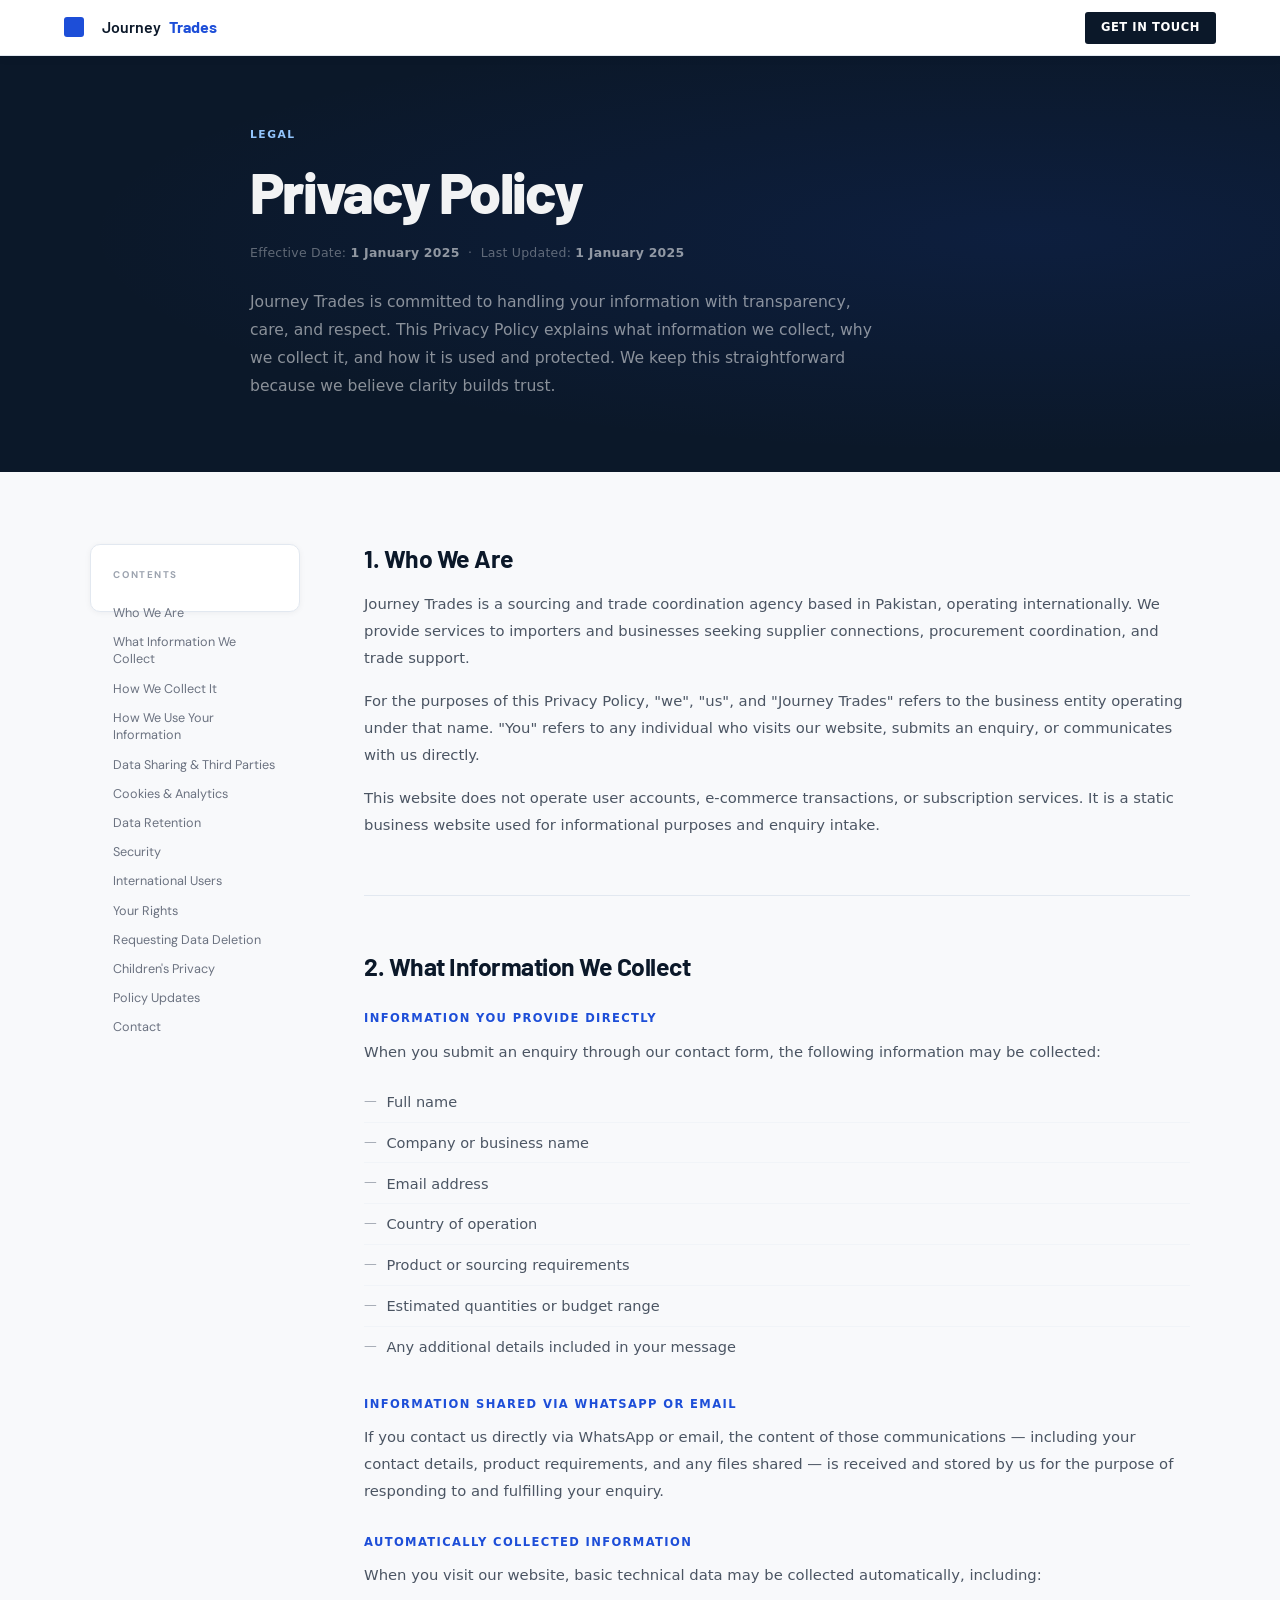
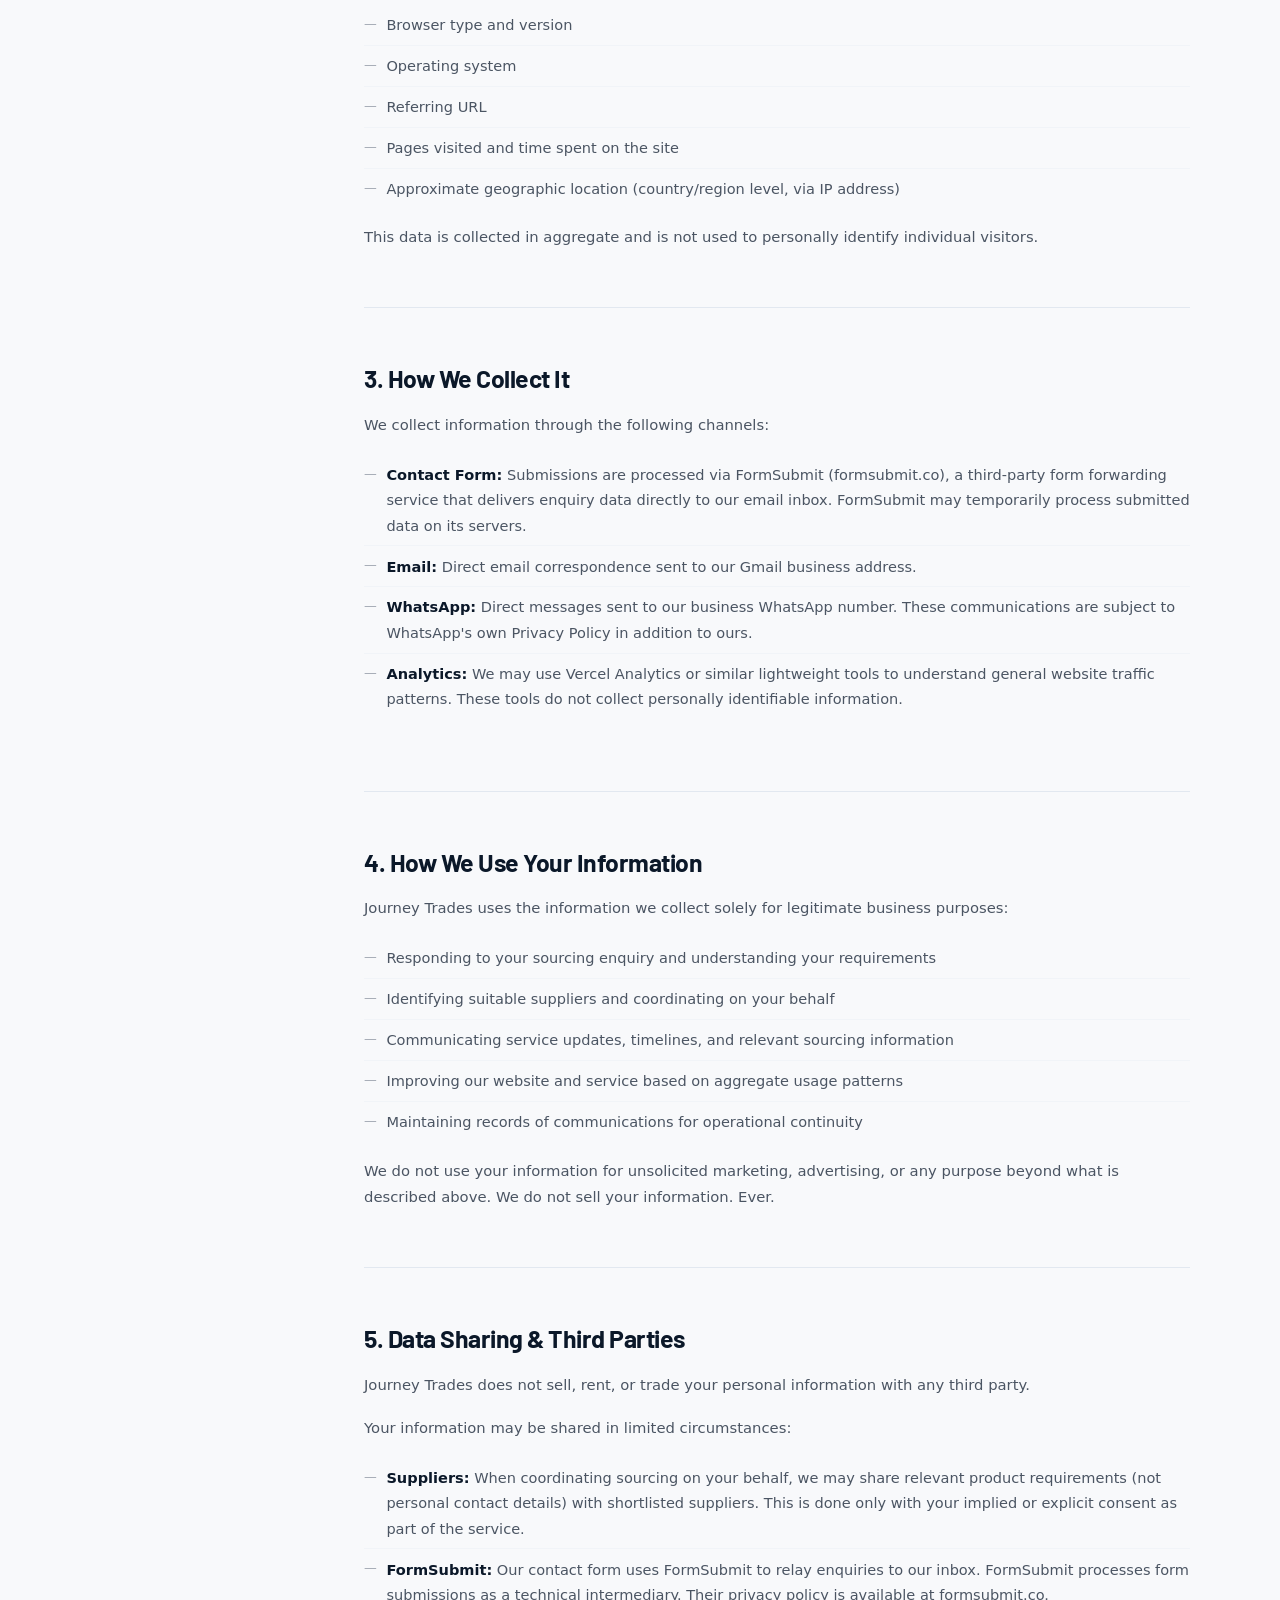
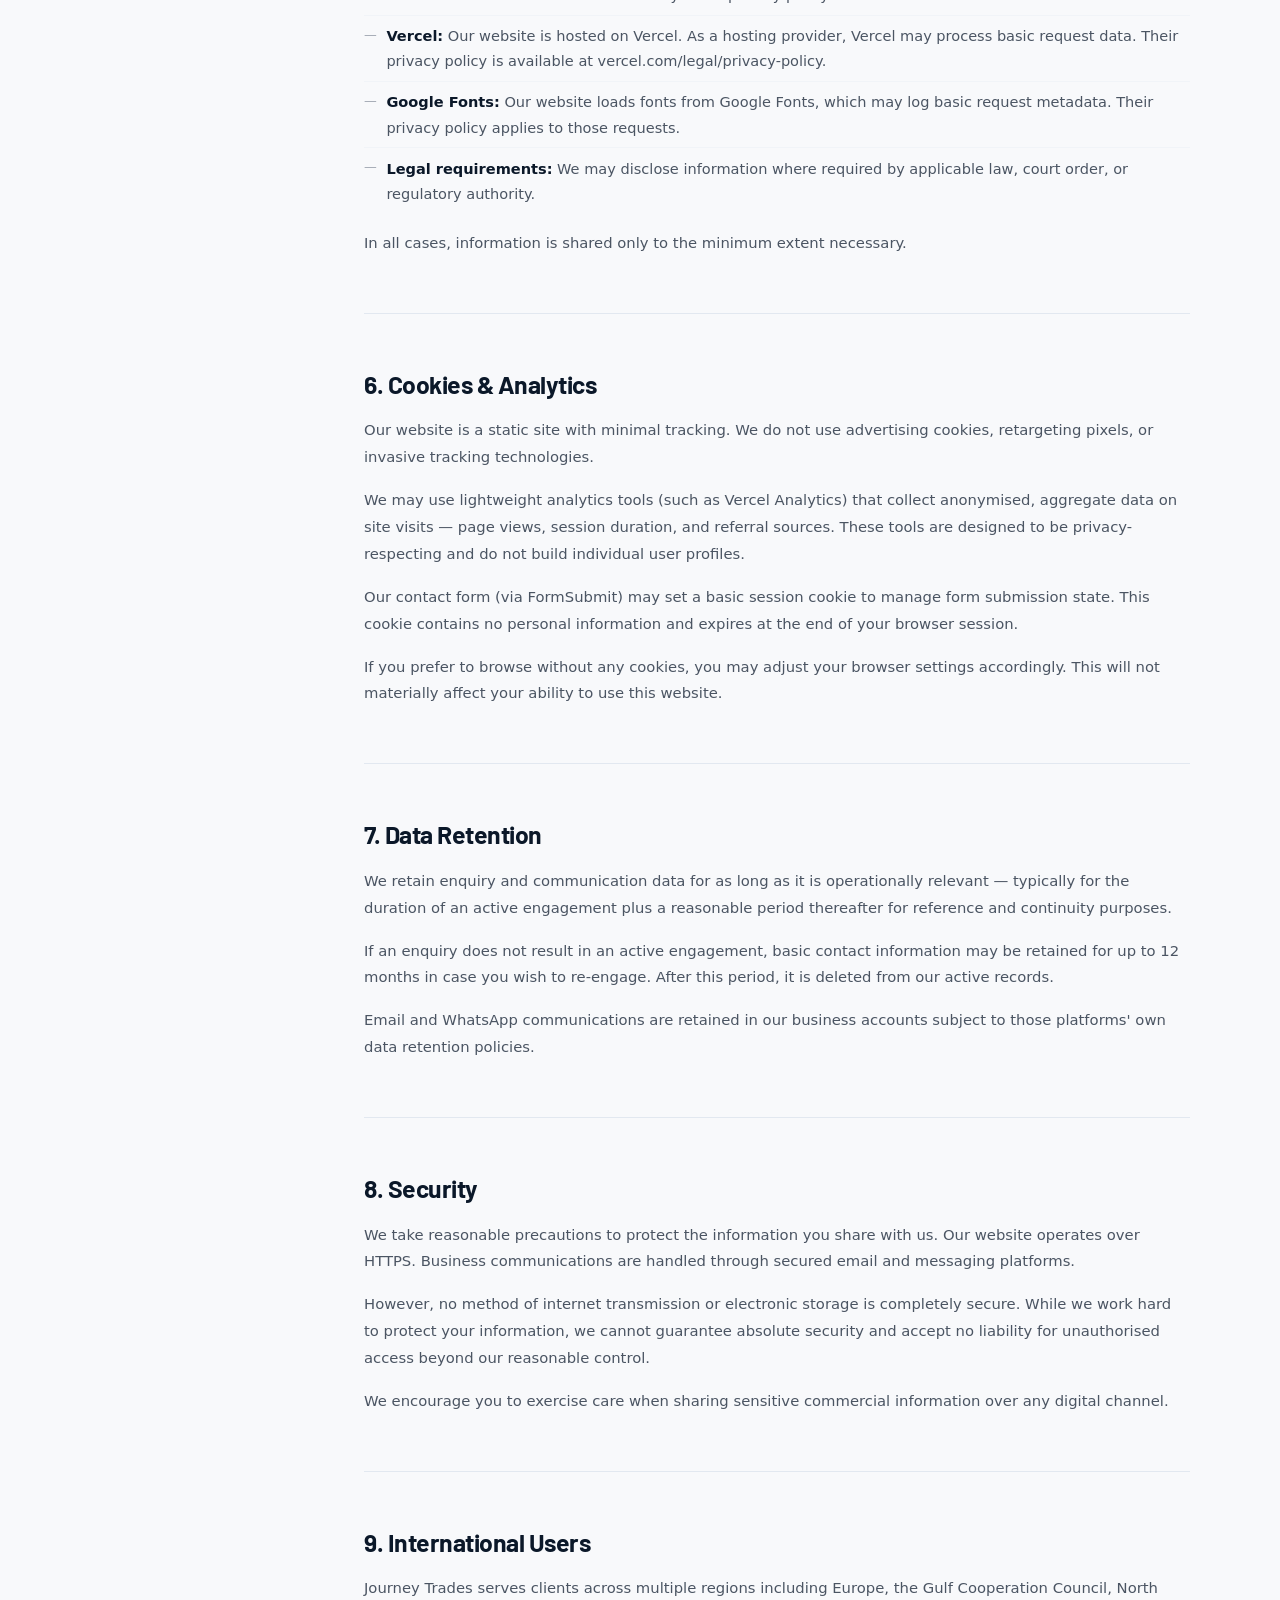
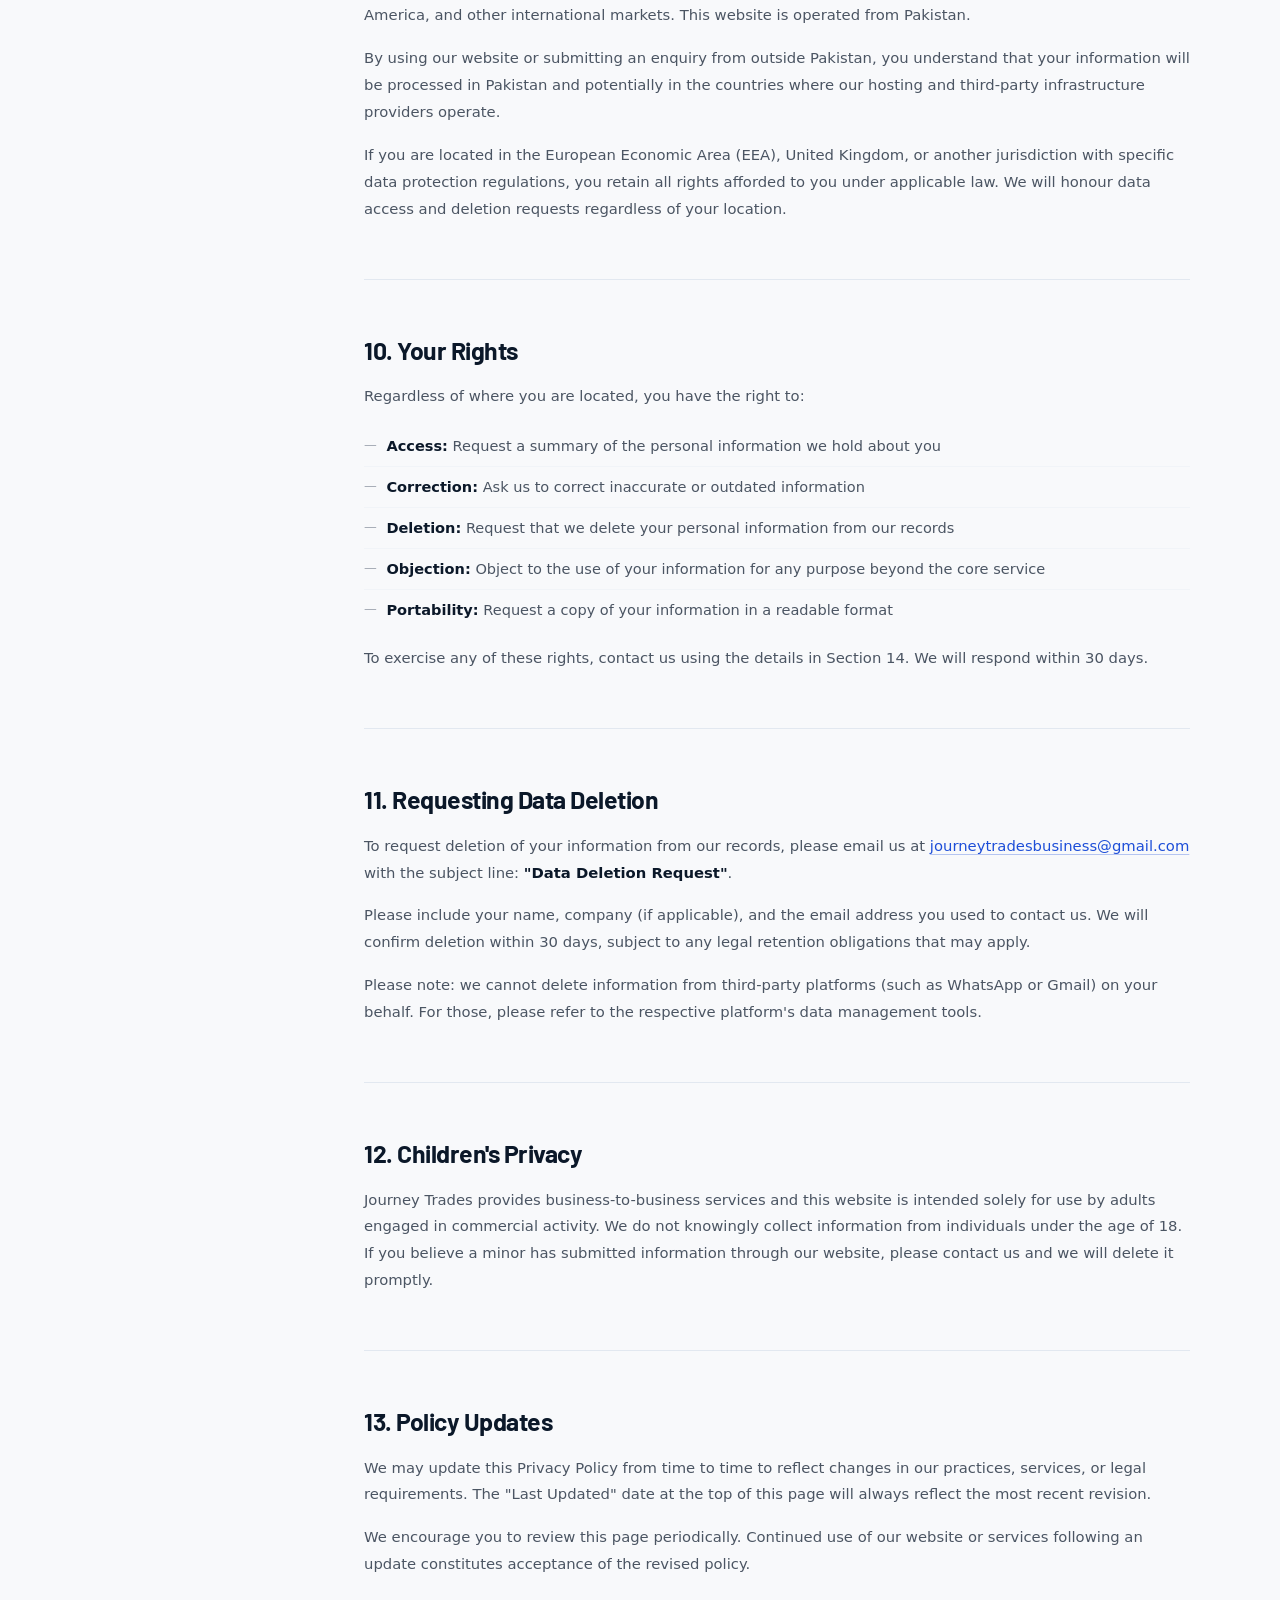
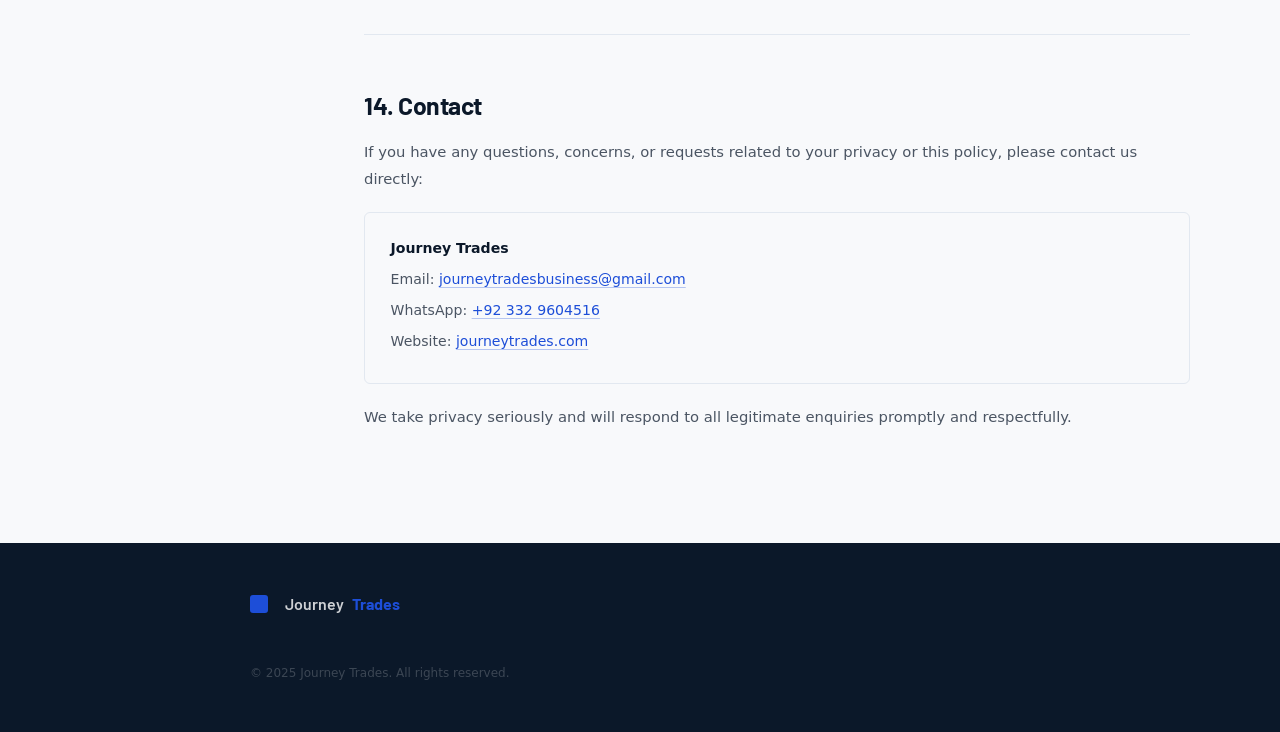
==== privacy.html @ 4850a446 "Add files via upload" ====
<!DOCTYPE html>
<html lang="en">
<head>
  <meta charset="UTF-8">
  <meta name="viewport" content="width=device-width, initial-scale=1.0">
  <meta name="description" content="Privacy Policy — Journey Trades. How we collect, use, and protect your information when you use our sourcing and trade coordination services.">
  <meta name="robots" content="noindex, follow">
  <title>Privacy Policy — Journey Trades</title>
  <link rel="canonical" href="https://journeytrades.com/privacy">
  <link rel="icon" type="image/x-icon" href="./assets/favicon/favicon.ico">
  <link rel="icon" type="image/png" sizes="32x32" href="./assets/favicon/favicon-32x32.png">
  <link rel="apple-touch-icon" sizes="180x180" href="./assets/favicon/apple-touch-icon.png">
  <meta name="theme-color" content="#0B1829">
  <link rel="preconnect" href="https://fonts.googleapis.com">
  <link rel="preconnect" href="https://fonts.gstatic.com" crossorigin>
  <link href="https://fonts.googleapis.com/css2?family=Barlow:ital,wght@0,400;0,500;0,600;0,700;0,800;1,700&family=DM+Sans:opsz,wght@9..40,300;9..40,400;9..40,500;9..40,600&display=swap" rel="stylesheet">
  <!-- ?v=2 bypasses Vercel CDN cache and all browser cache — REQUIRED after fixing CSS -->
  <link rel="stylesheet" href="./style.css?v=2">
  <link rel="stylesheet" href="./legal.css?v=2">
</head>
<body class="legal-page">

<nav id="main-nav" role="navigation" aria-label="Main navigation">
  <div class="nav-inner">
    <a href="./" class="nav-logo" aria-label="Journey Trades — home">
      <div class="nav-logo-mark" aria-hidden="true"></div>
      Journey<em>Trades</em>
    </a>
    <div class="nav-right">
      <a href="./#contact" class="nav-cta">Get in Touch</a>
    </div>
  </div>
</nav>

<header class="legal-header">
  <div class="legal-header-inner">
    <span class="section-tag">Legal</span>
    <h1>Privacy Policy</h1>
    <p class="legal-meta">
      Effective Date: <strong>1 January 2025</strong> &nbsp;&middot;&nbsp;
      Last Updated: <strong>1 January 2025</strong>
    </p>
    <p class="legal-intro">
      Journey Trades is committed to handling your information with transparency, care, and respect. This Privacy Policy explains what information we collect, why we collect it, and how it is used and protected. We keep this straightforward because we believe clarity builds trust.
    </p>
  </div>
</header>

<main class="legal-body" id="main-content">
  <div class="legal-inner">

    <nav class="legal-toc" aria-label="Table of contents">
      <h2>Contents</h2>
      <ol>
        <li><a href="#who-we-are">Who We Are</a></li>
        <li><a href="#what-we-collect">What Information We Collect</a></li>
        <li><a href="#how-we-collect">How We Collect It</a></li>
        <li><a href="#how-we-use">How We Use Your Information</a></li>
        <li><a href="#data-sharing">Data Sharing &amp; Third Parties</a></li>
        <li><a href="#cookies">Cookies &amp; Analytics</a></li>
        <li><a href="#retention">Data Retention</a></li>
        <li><a href="#security">Security</a></li>
        <li><a href="#international">International Users</a></li>
        <li><a href="#your-rights">Your Rights</a></li>
        <li><a href="#deletion">Requesting Data Deletion</a></li>
        <li><a href="#children">Children's Privacy</a></li>
        <li><a href="#updates">Policy Updates</a></li>
        <li><a href="#contact">Contact</a></li>
      </ol>
    </nav>

    <div class="legal-content">

      <section id="who-we-are" class="legal-section">
        <h2>1. Who We Are</h2>
        <p>Journey Trades is a sourcing and trade coordination agency based in Pakistan, operating internationally. We provide services to importers and businesses seeking supplier connections, procurement coordination, and trade support.</p>
        <p>For the purposes of this Privacy Policy, "we", "us", and "Journey Trades" refers to the business entity operating under that name. "You" refers to any individual who visits our website, submits an enquiry, or communicates with us directly.</p>
        <p>This website does not operate user accounts, e-commerce transactions, or subscription services. It is a static business website used for informational purposes and enquiry intake.</p>
      </section>

      <section id="what-we-collect" class="legal-section">
        <h2>2. What Information We Collect</h2>
        <h3>Information You Provide Directly</h3>
        <p>When you submit an enquiry through our contact form, the following information may be collected:</p>
        <ul>
          <li>Full name</li>
          <li>Company or business name</li>
          <li>Email address</li>
          <li>Country of operation</li>
          <li>Product or sourcing requirements</li>
          <li>Estimated quantities or budget range</li>
          <li>Any additional details included in your message</li>
        </ul>
        <h3>Information Shared via WhatsApp or Email</h3>
        <p>If you contact us directly via WhatsApp or email, the content of those communications — including your contact details, product requirements, and any files shared — is received and stored by us for the purpose of responding to and fulfilling your enquiry.</p>
        <h3>Automatically Collected Information</h3>
        <p>When you visit our website, basic technical data may be collected automatically, including:</p>
        <ul>
          <li>Browser type and version</li>
          <li>Operating system</li>
          <li>Referring URL</li>
          <li>Pages visited and time spent on the site</li>
          <li>Approximate geographic location (country/region level, via IP address)</li>
        </ul>
        <p>This data is collected in aggregate and is not used to personally identify individual visitors.</p>
      </section>

      <section id="how-we-collect" class="legal-section">
        <h2>3. How We Collect It</h2>
        <p>We collect information through the following channels:</p>
        <ul>
          <li><strong>Contact Form:</strong> Submissions are processed via FormSubmit (formsubmit.co), a third-party form forwarding service that delivers enquiry data directly to our email inbox. FormSubmit may temporarily process submitted data on its servers.</li>
          <li><strong>Email:</strong> Direct email correspondence sent to our Gmail business address.</li>
          <li><strong>WhatsApp:</strong> Direct messages sent to our business WhatsApp number. These communications are subject to WhatsApp's own Privacy Policy in addition to ours.</li>
          <li><strong>Analytics:</strong> We may use Vercel Analytics or similar lightweight tools to understand general website traffic patterns. These tools do not collect personally identifiable information.</li>
        </ul>
      </section>

      <section id="how-we-use" class="legal-section">
        <h2>4. How We Use Your Information</h2>
        <p>Journey Trades uses the information we collect solely for legitimate business purposes:</p>
        <ul>
          <li>Responding to your sourcing enquiry and understanding your requirements</li>
          <li>Identifying suitable suppliers and coordinating on your behalf</li>
          <li>Communicating service updates, timelines, and relevant sourcing information</li>
          <li>Improving our website and service based on aggregate usage patterns</li>
          <li>Maintaining records of communications for operational continuity</li>
        </ul>
        <p>We do not use your information for unsolicited marketing, advertising, or any purpose beyond what is described above. We do not sell your information. Ever.</p>
      </section>

      <section id="data-sharing" class="legal-section">
        <h2>5. Data Sharing &amp; Third Parties</h2>
        <p>Journey Trades does not sell, rent, or trade your personal information with any third party.</p>
        <p>Your information may be shared in limited circumstances:</p>
        <ul>
          <li><strong>Suppliers:</strong> When coordinating sourcing on your behalf, we may share relevant product requirements (not personal contact details) with shortlisted suppliers. This is done only with your implied or explicit consent as part of the service.</li>
          <li><strong>FormSubmit:</strong> Our contact form uses FormSubmit to relay enquiries to our inbox. FormSubmit processes form submissions as a technical intermediary. Their privacy policy is available at formsubmit.co.</li>
          <li><strong>Vercel:</strong> Our website is hosted on Vercel. As a hosting provider, Vercel may process basic request data. Their privacy policy is available at vercel.com/legal/privacy-policy.</li>
          <li><strong>Google Fonts:</strong> Our website loads fonts from Google Fonts, which may log basic request metadata. Their privacy policy applies to those requests.</li>
          <li><strong>Legal requirements:</strong> We may disclose information where required by applicable law, court order, or regulatory authority.</li>
        </ul>
        <p>In all cases, information is shared only to the minimum extent necessary.</p>
      </section>

      <section id="cookies" class="legal-section">
        <h2>6. Cookies &amp; Analytics</h2>
        <p>Our website is a static site with minimal tracking. We do not use advertising cookies, retargeting pixels, or invasive tracking technologies.</p>
        <p>We may use lightweight analytics tools (such as Vercel Analytics) that collect anonymised, aggregate data on site visits — page views, session duration, and referral sources. These tools are designed to be privacy-respecting and do not build individual user profiles.</p>
        <p>Our contact form (via FormSubmit) may set a basic session cookie to manage form submission state. This cookie contains no personal information and expires at the end of your browser session.</p>
        <p>If you prefer to browse without any cookies, you may adjust your browser settings accordingly. This will not materially affect your ability to use this website.</p>
      </section>

      <section id="retention" class="legal-section">
        <h2>7. Data Retention</h2>
        <p>We retain enquiry and communication data for as long as it is operationally relevant — typically for the duration of an active engagement plus a reasonable period thereafter for reference and continuity purposes.</p>
        <p>If an enquiry does not result in an active engagement, basic contact information may be retained for up to 12 months in case you wish to re-engage. After this period, it is deleted from our active records.</p>
        <p>Email and WhatsApp communications are retained in our business accounts subject to those platforms' own data retention policies.</p>
      </section>

      <section id="security" class="legal-section">
        <h2>8. Security</h2>
        <p>We take reasonable precautions to protect the information you share with us. Our website operates over HTTPS. Business communications are handled through secured email and messaging platforms.</p>
        <p>However, no method of internet transmission or electronic storage is completely secure. While we work hard to protect your information, we cannot guarantee absolute security and accept no liability for unauthorised access beyond our reasonable control.</p>
        <p>We encourage you to exercise care when sharing sensitive commercial information over any digital channel.</p>
      </section>

      <section id="international" class="legal-section">
        <h2>9. International Users</h2>
        <p>Journey Trades serves clients across multiple regions including Europe, the Gulf Cooperation Council, North America, and other international markets. This website is operated from Pakistan.</p>
        <p>By using our website or submitting an enquiry from outside Pakistan, you understand that your information will be processed in Pakistan and potentially in the countries where our hosting and third-party infrastructure providers operate.</p>
        <p>If you are located in the European Economic Area (EEA), United Kingdom, or another jurisdiction with specific data protection regulations, you retain all rights afforded to you under applicable law. We will honour data access and deletion requests regardless of your location.</p>
      </section>

      <section id="your-rights" class="legal-section">
        <h2>10. Your Rights</h2>
        <p>Regardless of where you are located, you have the right to:</p>
        <ul>
          <li><strong>Access:</strong> Request a summary of the personal information we hold about you</li>
          <li><strong>Correction:</strong> Ask us to correct inaccurate or outdated information</li>
          <li><strong>Deletion:</strong> Request that we delete your personal information from our records</li>
          <li><strong>Objection:</strong> Object to the use of your information for any purpose beyond the core service</li>
          <li><strong>Portability:</strong> Request a copy of your information in a readable format</li>
        </ul>
        <p>To exercise any of these rights, contact us using the details in Section 14. We will respond within 30 days.</p>
      </section>

      <section id="deletion" class="legal-section">
        <h2>11. Requesting Data Deletion</h2>
        <p>To request deletion of your information from our records, please email us at <a href="mailto:journeytradesbusiness@gmail.com">journeytradesbusiness@gmail.com</a> with the subject line: <strong>"Data Deletion Request"</strong>.</p>
        <p>Please include your name, company (if applicable), and the email address you used to contact us. We will confirm deletion within 30 days, subject to any legal retention obligations that may apply.</p>
        <p>Please note: we cannot delete information from third-party platforms (such as WhatsApp or Gmail) on your behalf. For those, please refer to the respective platform's data management tools.</p>
      </section>

      <section id="children" class="legal-section">
        <h2>12. Children's Privacy</h2>
        <p>Journey Trades provides business-to-business services and this website is intended solely for use by adults engaged in commercial activity. We do not knowingly collect information from individuals under the age of 18. If you believe a minor has submitted information through our website, please contact us and we will delete it promptly.</p>
      </section>

      <section id="updates" class="legal-section">
        <h2>13. Policy Updates</h2>
        <p>We may update this Privacy Policy from time to time to reflect changes in our practices, services, or legal requirements. The "Last Updated" date at the top of this page will always reflect the most recent revision.</p>
        <p>We encourage you to review this page periodically. Continued use of our website or services following an update constitutes acceptance of the revised policy.</p>
      </section>

      <section id="contact" class="legal-section">
        <h2>14. Contact</h2>
        <p>If you have any questions, concerns, or requests related to your privacy or this policy, please contact us directly:</p>
        <div class="legal-contact-block">
          <p><strong>Journey Trades</strong></p>
          <p>Email: <a href="mailto:journeytradesbusiness@gmail.com">journeytradesbusiness@gmail.com</a></p>
          <p>WhatsApp: <a href="https://wa.me/923329604516" target="_blank" rel="noopener noreferrer">+92 332 9604516</a></p>
          <p>Website: <a href="https://journeytrades.com">journeytrades.com</a></p>
        </div>
        <p>We take privacy seriously and will respond to all legitimate enquiries promptly and respectfully.</p>
      </section>

    </div>
  </div>
</main>

<footer class="legal-footer">
  <div class="legal-footer-inner">
    <a href="./" class="footer-logo" aria-label="Journey Trades — home">
      <div class="footer-logo-mark" aria-hidden="true"></div>
      Journey<em>Trades</em>
    </a>
    <nav class="legal-footer-links" aria-label="Legal page links">
      <a href="./terms">Terms &amp; Conditions</a>
      <a href="./privacy" aria-current="page">Privacy Policy</a>
      <a href="./">Back to Website</a>
    </nav>
    <p class="legal-footer-copy">&copy; 2025 Journey Trades. All rights reserved.</p>
  </div>
</footer>

</body>
</html>
---- style.css ----
/* ═══════════════════════════════════════════════════════════
   JOURNEY TRADES — style.css  v2
   Premium B2B sourcing website
   Design: cinematic · editorial · minimal · trustworthy
   Fonts: Cormorant Garamond (display) + Outfit (body)

   FIXES v2:
   - Added .nav-backdrop (full-screen dimmer behind mobile-nav).
     Fixes click-outside-to-close on mobile.
   - .mobile-nav: added background-color hardcoded fallback alongside
     var(--bg) — certain Android Chromium versions fail to paint
     CSS-variable backgrounds on GPU-composited position:fixed layers.
     Also added will-change and isolation:isolate to force a clean
     compositing layer, preventing the "transparent nav" bug.
   - z-index hierarchy enforced: nav(100) > mobile-nav(99) > backdrop(98).
═══════════════════════════════════════════════════════════ */


/* ── DESIGN TOKENS ─────────────────────────────────────── */
:root {
  /* Backgrounds */
  --bg:          #F4F1EC;
  --bg-warm:     #EFEBE4;
  --surface:     #FFFFFF;
  --dark:        #0E0F0D;
  --dark-mid:    #1C1E1A;

  /* Text */
  --text-head:   #0E0F0D;
  --text-body:   #3D3D38;
  --text-muted:  #7A7A72;
  --text-light:  rgba(255,255,255,0.88);
  --text-dim:    rgba(255,255,255,0.44);

  /* Accent */
  --accent:      #2B4C7E;
  --accent-mid:  #1E3B6B;
  --accent-warm: #C8955C;

  /* Utility */
  --border:      rgba(14,15,13,0.10);
  --border-warm: rgba(14,15,13,0.06);
  --whatsapp:    #25D366;

  /* Spacing */
  --nav-h:       68px;
  --max-w:       1380px;
  --pad-x:       6%;
  --pad-x-sm:    5%;

  /* Typography */
  --font-display: 'Cormorant Garamond', Georgia, serif;
  --font-body:    'Outfit', system-ui, sans-serif;

  /* Radius */
  --r-sm:        4px;
  --r:           8px;
  --r-lg:        16px;

  /* Shadows */
  --shadow-sm:   0 1px 4px rgba(14,15,13,0.06);
  --shadow:      0 4px 20px rgba(14,15,13,0.09);
  --shadow-lg:   0 16px 60px rgba(14,15,13,0.14);
}


/* ── RESET ──────────────────────────────────────────────── */
*, *::before, *::after {
  box-sizing: border-box;
  margin: 0;
  padding: 0;
}

html {
  scroll-behavior: smooth;
  scroll-padding-top: var(--nav-h);
  -webkit-text-size-adjust: 100%;
  font-size: 16px;
  /*
    overflow-x MUST live on html, not body.
    overflow-x:hidden on body creates a new scroll container in Safari,
    which silently breaks position:fixed (mobile nav) and position:sticky
    (legal TOC). On html it clips without creating a scroll container.
  */
  overflow-x: hidden;
}

body {
  font-family: var(--font-body);
  background: var(--bg);
  color: var(--text-body);
  line-height: 1.65;
  -webkit-font-smoothing: antialiased;
  -moz-osx-font-smoothing: grayscale;
  /* overflow-x NOT set here — would break position:fixed and :sticky in Safari */
}

img {
  display: block;
  max-width: 100%;
  height: auto;
}

a {
  color: inherit;
  text-decoration: none;
}

ul { list-style: none; }

button, input, select, textarea {
  font-family: var(--font-body);
}

.sr-only {
  position: absolute;
  width: 1px;
  height: 1px;
  padding: 0;
  margin: -1px;
  overflow: hidden;
  clip: rect(0,0,0,0);
  white-space: nowrap;
  border-width: 0;
}


/* ── SHARED TOKENS ──────────────────────────────────────── */
.section-tag {
  display: inline-block;
  font-family: var(--font-body);
  font-size: 0.65rem;
  font-weight: 600;
  letter-spacing: 0.18em;
  text-transform: uppercase;
  color: var(--accent);
  margin-bottom: 1.25rem;
}

.section-heading {
  font-family: var(--font-display);
  font-size: clamp(2.2rem, 4.5vw, 3.8rem);
  font-weight: 600;
  line-height: 1.1;
  color: var(--text-head);
  letter-spacing: -0.02em;
}

.section-heading em {
  font-style: italic;
  font-weight: 400;
  color: var(--accent);
}

.section-sub {
  font-size: 1rem;
  color: var(--text-muted);
  max-width: 520px;
  line-height: 1.7;
  margin-top: 1.25rem;
}

.section-head {
  text-align: center;
  margin-bottom: 5rem;
}

.section-head .section-sub {
  margin-left: auto;
  margin-right: auto;
}


/* ═══════════════════════════════════════════════════════════
   NAVBAR
═══════════════════════════════════════════════════════════ */
nav {
  position: fixed;
  top: 0; left: 0; right: 0;
  z-index: 100;
  height: var(--nav-h);
  transition: background 0.4s ease, box-shadow 0.4s ease, border-color 0.4s ease;
  border-bottom: 1px solid transparent;
}

/* Transparent over hero */
nav.nav-transparent {
  background: transparent;
}

/* Solid after scroll */
nav.nav-solid {
  background: rgba(244,241,236,0.97);
  border-bottom-color: var(--border);
  box-shadow: 0 1px 20px rgba(14,15,13,0.07);
  backdrop-filter: blur(12px);
  -webkit-backdrop-filter: blur(12px);
}

.nav-inner {
  height: 100%;
  max-width: var(--max-w);
  margin: 0 auto;
  padding: 0 var(--pad-x);
  display: flex;
  align-items: center;
  justify-content: space-between;
  gap: 2rem;
}

/* Logo */
.nav-logo {
  display: inline-flex;
  align-items: center;
  gap: 0;
  flex-shrink: 0;
  text-decoration: none;
}

.nav-logo-mark {
  width: 20px;
  height: 20px;
  background: var(--accent);
  border-radius: 3px;
  margin-right: 10px;
  flex-shrink: 0;
  transition: transform 0.3s cubic-bezier(0.34, 1.56, 0.64, 1);
}

.nav-logo:hover .nav-logo-mark {
  transform: rotate(10deg) scale(1.05);
}

.nav-logo-text {
  font-family: var(--font-display);
  font-size: 1.2rem;
  font-weight: 600;
  letter-spacing: -0.01em;
  color: #fff;
  transition: color 0.3s;
}

.nav-logo-text em {
  font-style: normal;
  color: rgba(255,255,255,0.65);
}

/* When navbar is solid */
nav.nav-solid .nav-logo-text { color: var(--text-head); }
nav.nav-solid .nav-logo-text em { color: var(--accent); }

/* Nav Links */
.nav-links {
  display: flex;
  align-items: center;
  gap: 0;
  flex: 1;
  justify-content: center;
}

.nav-links a {
  font-size: 0.8rem;
  font-weight: 500;
  letter-spacing: 0.04em;
  color: rgba(255,255,255,0.7);
  padding: 0 1rem;
  height: var(--nav-h);
  display: flex;
  align-items: center;
  border-bottom: 1.5px solid transparent;
  transition: color 0.2s, border-color 0.2s;
  white-space: nowrap;
}

.nav-links a:hover {
  color: #fff;
}

nav.nav-solid .nav-links a { color: var(--text-muted); }
nav.nav-solid .nav-links a:hover { color: var(--text-head); border-bottom-color: var(--accent); }

/* Active section highlight */
.nav-links a.active {
  color: #fff;
  border-bottom-color: var(--accent-warm);
}
nav.nav-solid .nav-links a.active {
  color: var(--text-head);
  border-bottom-color: var(--accent);
}

/* Nav Right */
.nav-right {
  display: flex;
  align-items: center;
  gap: 1.5rem;
  flex-shrink: 0;
}

.nav-badge {
  display: flex;
  align-items: center;
  gap: 6px;
  font-size: 0.7rem;
  font-weight: 500;
  letter-spacing: 0.03em;
  color: rgba(255,255,255,0.55);
  white-space: nowrap;
}

nav.nav-solid .nav-badge { color: var(--text-muted); }

.nav-badge-dot {
  width: 6px;
  height: 6px;
  background: #34d399;
  border-radius: 50%;
  animation: navPulse 2.5s infinite;
}

@keyframes navPulse {
  0%, 100% { box-shadow: 0 0 0 0 rgba(52,211,153,0.5); }
  60%       { box-shadow: 0 0 0 4px rgba(52,211,153,0); }
}

.nav-cta {
  display: inline-flex;
  align-items: center;
  height: 36px;
  padding: 0 1.2rem;
  background: var(--accent);
  color: #fff !important;
  font-size: 0.72rem;
  font-weight: 600;
  letter-spacing: 0.08em;
  text-transform: uppercase;
  border-radius: var(--r-sm);
  transition: background 0.2s, transform 0.15s, box-shadow 0.2s;
  white-space: nowrap;
}

.nav-cta:hover {
  background: var(--accent-mid);
  transform: translateY(-1px);
  box-shadow: 0 4px 16px rgba(43,76,126,0.4);
}

/* Hamburger */
.hamburger {
  display: none;
  flex-direction: column;
  justify-content: center;
  gap: 6px;
  width: 36px;
  height: 36px;
  background: none;
  border: none;
  cursor: pointer;
  padding: 6px;
  border-radius: var(--r-sm);
  transition: background 0.15s;
}

.hamburger span {
  display: block;
  width: 100%;
  height: 1.5px;
  background: #fff;
  transform-origin: center;
  transition: transform 0.3s cubic-bezier(0.23, 1, 0.32, 1), opacity 0.2s, background 0.3s;
}

nav.nav-solid .hamburger span { background: var(--text-head); }

.hamburger.open span:nth-child(1) { transform: translateY(7.5px) rotate(45deg); }
.hamburger.open span:nth-child(2) { transform: translateY(-7.5px) rotate(-45deg); }


/* ── NAV BACKDROP ───────────────────────────────────────── */
/*
  Full-screen dimmer injected by JS between the nav (z:100)
  and the page content. Provides:
  1. Visual context that the menu is a modal-like layer.
  2. Tap-outside-to-close on mobile (wired in script.js).

  DESKTOP: display:none — never shown above 860px because
  the hamburger and mobile-nav are also hidden at that width.

  MOBILE (≤ 860px): display:block, toggled via .open class.
  opacity transition handles the fade; pointer-events:auto
  on .open ensures the tap target is active only when visible.
*/
.nav-backdrop {
  display: none;           /* hidden on desktop */
  position: fixed;
  inset: 0;
  z-index: 98;             /* below mobile-nav(99) and nav(100) */
  background: rgba(14,15,13,0.55);
  backdrop-filter: blur(3px);
  -webkit-backdrop-filter: blur(3px);
  opacity: 0;
  pointer-events: none;
  transition: opacity 0.3s ease;
  /* No will-change — backdrop is a simple fade, not GPU-intensive */
}

.nav-backdrop.open {
  opacity: 1;
  pointer-events: auto;
}


/* ── MOBILE NAV ─────────────────────────────────────────── */
/*
  FIX: Added background-color with hardcoded fallback alongside var(--bg).
  On certain Android Chromium versions, CSS custom properties fail to paint
  on GPU-composited layers (position:fixed + will-change:transform).
  The hardcoded #F4F1EC guarantees the background always renders.

  FIX: Added will-change:transform,opacity to promote the element to its
  own compositing layer BEFORE the animation starts. Without this, the
  browser promotes it mid-animation causing the background paint to be
  skipped in the first frame (the "transparent nav" bug from Image 1).

  FIX: isolation:isolate creates a new stacking context, preventing
  any child element from accidentally bleeding outside the panel.
*/
.mobile-nav {
  position: fixed;
  top: var(--nav-h);
  left: 0; right: 0;
  z-index: 99;
  background-color: #F4F1EC;            /* hardcoded fallback — CRITICAL */
  background: var(--bg);               /* CSS var override if supported */
  border-bottom: 1px solid var(--border);
  box-shadow: 0 16px 40px rgba(14,15,13,0.15);
  transform: translateY(-8px);
  opacity: 0;
  pointer-events: none;
  visibility: hidden;
  isolation: isolate;                  /* new stacking context */
  will-change: transform, opacity;     /* promote to GPU layer upfront */
  /*
    display:none in base (desktop) — restored to display:block in the
    860px breakpoint. We do NOT rely on display for the open/close
    animation; opacity + visibility handle that.
  */
  display: none;
  transition:
    transform 0.3s cubic-bezier(0.23, 1, 0.32, 1),
    opacity   0.3s ease,
    visibility 0.3s;
}

.mobile-nav.open {
  transform: translateY(0);
  opacity: 1;
  pointer-events: auto;
  visibility: visible;
}

.mobile-nav-inner {
  padding: 1.25rem 0;
}

.mobile-nav a {
  display: block;
  padding: 0.85rem var(--pad-x-sm);
  font-size: 0.88rem;
  font-weight: 500;
  color: var(--text-body);
  border-bottom: 1px solid var(--border-warm);
  transition: color 0.15s, background 0.15s;
  letter-spacing: 0.01em;
}

.mobile-nav a:last-of-type { border-bottom: none; }
.mobile-nav a:hover { color: var(--text-head); background: var(--bg-warm); }

.mobile-nav-cta {
  display: block;
  margin: 1rem var(--pad-x-sm);
  padding: 0.9rem 1.5rem !important;
  background: var(--accent) !important;
  color: #fff !important;
  border-radius: var(--r-sm) !important;
  text-align: center;
  font-size: 0.78rem !important;
  font-weight: 700 !important;
  letter-spacing: 0.08em !important;
  text-transform: uppercase;
  border-bottom: none !important;
  transition: background 0.2s !important;
}

.mobile-nav-cta:hover {
  background: var(--accent-mid) !important;
}


/* ═══════════════════════════════════════════════════════════
   HERO — Full screen cinematic
═══════════════════════════════════════════════════════════ */
.hero {
  position: relative;
  height: 100svh;
  min-height: 600px;
  display: flex;
  flex-direction: column;
  justify-content: center;
  align-items: flex-start;
  overflow: hidden;
  background: var(--dark);
}

/* ── Slideshow background ── */
.hero-slideshow {
  position: absolute;
  inset: 0;
  z-index: 0;
}

.hero-slide {
  position: absolute;
  inset: 0;
  background-size: cover;
  background-position: center;
  background-repeat: no-repeat;
  opacity: 0;
  transform: scale(1.04);
  transition:
    opacity 1.4s cubic-bezier(0.4, 0, 0.2, 1),
    transform 8s cubic-bezier(0.25, 0.46, 0.45, 0.94);
  will-change: opacity, transform;
}

.hero-slide.active {
  opacity: 1;
  transform: scale(1);
}

/* ── Overlays ── */
.hero-overlay {
  position: absolute;
  inset: 0;
  z-index: 1;
  background:
    linear-gradient(105deg, rgba(10,12,10,0.75) 0%, rgba(10,12,10,0.30) 55%, rgba(10,12,10,0.15) 100%),
    linear-gradient(to top, rgba(10,12,10,0.65) 0%, transparent 50%);
}

.hero-grain {
  position: absolute;
  inset: 0;
  z-index: 2;
  opacity: 0.04;
  background-image: url("data:image/svg+xml,%3Csvg viewBox='0 0 256 256' xmlns='http://www.w3.org/2000/svg'%3E%3Cfilter id='noise'%3E%3CfeTurbulence type='fractalNoise' baseFrequency='0.9' numOctaves='4' stitchTiles='stitch'/%3E%3C/filter%3E%3Crect width='100%25' height='100%25' filter='url(%23noise)' opacity='1'/%3E%3C/svg%3E");
  background-repeat: repeat;
  background-size: 180px;
  pointer-events: none;
}

/* ── Hero content ── */
.hero-content {
  position: relative;
  z-index: 3;
  max-width: var(--max-w);
  width: 100%;
  margin: 0 auto;
  padding: 0 var(--pad-x);
  padding-top: var(--nav-h);
}

.hero-eyebrow {
  display: flex;
  align-items: center;
  gap: 1rem;
  margin-bottom: 2rem;
  animation: heroFadeUp 1s ease 0.2s both;
}

.hero-eyebrow-line {
  display: block;
  width: 36px;
  height: 1px;
  background: var(--accent-warm);
  flex-shrink: 0;
}

.hero-eyebrow span:last-child {
  font-size: 0.65rem;
  font-weight: 600;
  letter-spacing: 0.2em;
  text-transform: uppercase;
  color: rgba(255,255,255,0.6);
}

.hero-heading {
  font-family: var(--font-display);
  font-size: clamp(3rem, 7.5vw, 6.5rem);
  font-weight: 600;
  line-height: 1.0;
  letter-spacing: -0.03em;
  color: #fff;
  max-width: 14ch;
  animation: heroFadeUp 1s ease 0.35s both;
}

.hero-heading em {
  display: block;
  font-style: italic;
  font-weight: 400;
  color: rgba(255,255,255,0.72);
}

.hero-sub {
  font-size: clamp(0.95rem, 1.4vw, 1.1rem);
  color: rgba(255,255,255,0.65);
  max-width: 500px;
  line-height: 1.7;
  margin-top: 2rem;
  font-weight: 300;
  animation: heroFadeUp 1s ease 0.5s both;
}

.hero-actions {
  display: flex;
  align-items: center;
  gap: 1rem;
  margin-top: 2.75rem;
  flex-wrap: wrap;
  animation: heroFadeUp 1s ease 0.65s both;
}

.btn-primary {
  display: inline-flex;
  align-items: center;
  height: 50px;
  padding: 0 2rem;
  background: var(--accent);
  color: #fff;
  font-size: 0.82rem;
  font-weight: 600;
  letter-spacing: 0.08em;
  text-transform: uppercase;
  border-radius: var(--r-sm);
  transition: background 0.2s, transform 0.15s, box-shadow 0.2s;
}

.btn-primary:hover {
  background: var(--accent-mid);
  transform: translateY(-2px);
  box-shadow: 0 8px 28px rgba(43,76,126,0.5);
}

.btn-ghost {
  display: inline-flex;
  align-items: center;
  gap: 8px;
  height: 50px;
  padding: 0 1.5rem;
  border: 1px solid rgba(255,255,255,0.28);
  color: rgba(255,255,255,0.82);
  font-size: 0.82rem;
  font-weight: 500;
  letter-spacing: 0.04em;
  border-radius: var(--r-sm);
  transition: background 0.2s, border-color 0.2s, color 0.2s;
  backdrop-filter: blur(4px);
}

.btn-ghost:hover {
  background: rgba(255,255,255,0.1);
  border-color: rgba(255,255,255,0.45);
  color: #fff;
}

/* ── Hero Metrics bar ── */
.hero-metrics {
  position: absolute;
  bottom: 0;
  left: 0; right: 0;
  z-index: 3;
  display: flex;
  align-items: center;
  background: rgba(10,12,10,0.7);
  backdrop-filter: blur(10px);
  -webkit-backdrop-filter: blur(10px);
  border-top: 1px solid rgba(255,255,255,0.08);
  padding: 0;
  animation: heroFadeUp 1s ease 0.8s both;
}

.hero-metric {
  flex: 1;
  display: flex;
  flex-direction: column;
  align-items: center;
  justify-content: center;
  padding: 1.5rem 1rem;
  gap: 4px;
}

.hero-metric-num {
  font-family: var(--font-display);
  font-size: clamp(1.5rem, 2.5vw, 2rem);
  font-weight: 600;
  color: #fff;
  line-height: 1;
  letter-spacing: -0.02em;
}

.hero-metric-label {
  font-size: 0.65rem;
  font-weight: 500;
  letter-spacing: 0.1em;
  text-transform: uppercase;
  color: rgba(255,255,255,0.45);
}

.hero-metric-div {
  width: 1px;
  height: 40px;
  background: rgba(255,255,255,0.10);
  flex-shrink: 0;
}

/* ── Scroll indicator ── */
.hero-scroll {
  position: absolute;
  right: var(--pad-x);
  bottom: 90px;
  z-index: 3;
  display: flex;
  flex-direction: column;
  align-items: center;
  gap: 8px;
  animation: heroFadeUp 1s ease 1s both;
}

.hero-scroll-line {
  display: block;
  width: 1px;
  height: 60px;
  background: linear-gradient(to bottom, rgba(255,255,255,0.5), rgba(255,255,255,0));
  animation: scrollLine 2s ease-in-out infinite;
}

@keyframes scrollLine {
  0%, 100% { transform: scaleY(1); opacity: 1; }
  50%       { transform: scaleY(0.4); opacity: 0.4; }
}

@keyframes heroFadeUp {
  from { opacity: 0; transform: translateY(24px); }
  to   { opacity: 1; transform: translateY(0); }
}


/* ═══════════════════════════════════════════════════════════
   PROBLEM SECTION
═══════════════════════════════════════════════════════════ */
.problem {
  padding: 8rem var(--pad-x);
  background: var(--dark);
  color: var(--text-light);
}

.problem-inner {
  max-width: var(--max-w);
  margin: 0 auto;
  display: grid;
  grid-template-columns: 1fr 1.5fr;
  gap: 6rem;
  align-items: start;
}

.problem-left .section-tag { color: var(--accent-warm); }

.problem-left .section-heading {
  color: rgba(255,255,255,0.95);
  font-size: clamp(2.4rem, 4vw, 4rem);
}

.problem-left .section-heading em { color: rgba(255,255,255,0.5); }

.problem-right {
  display: flex;
  flex-direction: column;
  gap: 0;
}

.problem-item {
  display: flex;
  gap: 2rem;
  align-items: flex-start;
  padding: 2.5rem 0;
  border-bottom: 1px solid rgba(255,255,255,0.07);
}

.problem-item:first-child { padding-top: 0; }
.problem-item:last-child  { border-bottom: none; }

.problem-num {
  font-family: var(--font-display);
  font-size: 0.85rem;
  font-weight: 400;
  color: rgba(255,255,255,0.2);
  letter-spacing: 0.05em;
  flex-shrink: 0;
  padding-top: 3px;
}

.problem-text h3 {
  font-family: var(--font-display);
  font-size: 1.4rem;
  font-weight: 600;
  color: rgba(255,255,255,0.92);
  margin-bottom: 0.6rem;
  letter-spacing: -0.01em;
}

.problem-text p {
  font-size: 0.95rem;
  color: rgba(255,255,255,0.48);
  line-height: 1.7;
}


/* ═══════════════════════════════════════════════════════════
   SERVICES
═══════════════════════════════════════════════════════════ */
.services {
  padding: 8rem var(--pad-x);
  background: var(--bg);
}

.services .section-head {
  max-width: var(--max-w);
  margin-left: auto;
  margin-right: auto;
}

.services-grid {
  max-width: var(--max-w);
  margin: 0 auto;
  display: grid;
  grid-template-columns: repeat(3, 1fr);
  gap: 0;
  border: 1px solid var(--border);
  border-radius: var(--r-lg);
  overflow: hidden;
  background: var(--surface);
  box-shadow: var(--shadow);
}

.service-card {
  position: relative;
  padding: 2.75rem 2.25rem;
  border-right: 1px solid var(--border);
  border-bottom: 1px solid var(--border);
  transition: background 0.25s;
  overflow: hidden;
}

.service-card:nth-child(3n) { border-right: none; }
.service-card:nth-child(n+4) { border-bottom: none; }

.service-card::after {
  content: '';
  position: absolute;
  inset: 0;
  background: var(--bg-warm);
  opacity: 0;
  transition: opacity 0.3s;
}

.service-card:hover::after { opacity: 1; }

.service-card > * { position: relative; z-index: 1; }

.service-card-num {
  font-family: var(--font-display);
  font-size: 0.75rem;
  font-weight: 400;
  color: var(--text-muted);
  letter-spacing: 0.1em;
  margin-bottom: 1.5rem;
  opacity: 0.5;
}

.service-icon {
  width: 40px;
  height: 40px;
  color: var(--accent);
  margin-bottom: 1.25rem;
}

.service-icon svg { width: 100%; height: 100%; }

.service-card h3 {
  font-family: var(--font-display);
  font-size: 1.25rem;
  font-weight: 600;
  color: var(--text-head);
  margin-bottom: 0.75rem;
  letter-spacing: -0.01em;
}

.service-card p {
  font-size: 0.88rem;
  color: var(--text-muted);
  line-height: 1.7;
}


/* ═══════════════════════════════════════════════════════════
   PROCESS
═══════════════════════════════════════════════════════════ */
.process {
  padding: 8rem var(--pad-x);
  background: var(--bg-warm);
}

.process-inner {
  max-width: var(--max-w);
  margin: 0 auto;
}

.process-inner .section-head { text-align: left; margin-bottom: 4.5rem; }

.process-steps {
  display: grid;
  grid-template-columns: repeat(4, 1fr);
  gap: 0;
  position: relative;
}

.process-steps::before {
  content: '';
  position: absolute;
  top: 1.8rem;
  left: calc(100% / 8);
  right: calc(100% / 8);
  height: 1px;
  background: var(--border);
}

.process-step {
  padding: 0 2rem 0 0;
  position: relative;
}

.process-step-num {
  font-family: var(--font-display);
  font-size: 0.75rem;
  font-weight: 600;
  letter-spacing: 0.1em;
  color: var(--accent);
  width: 3.5rem;
  height: 3.5rem;
  border-radius: 50%;
  background: var(--surface);
  border: 1px solid var(--border);
  display: flex;
  align-items: center;
  justify-content: center;
  margin-bottom: 2rem;
  position: relative;
  z-index: 1;
  box-shadow: var(--shadow-sm);
}

.process-step-line {
  position: absolute;
  top: 1.75rem;
  left: 3.5rem;
  right: 0;
  height: 1px;
  background: var(--border);
}

.process-step:last-child .process-step-line { display: none; }

.process-step h3 {
  font-family: var(--font-display);
  font-size: 1.15rem;
  font-weight: 600;
  color: var(--text-head);
  margin-bottom: 0.65rem;
  letter-spacing: -0.01em;
}

.process-step p {
  font-size: 0.87rem;
  color: var(--text-muted);
  line-height: 1.7;
}


/* ═══════════════════════════════════════════════════════════
   OPERATIONS GALLERY
═══════════════════════════════════════════════════════════ */
.operations {
  padding: 8rem var(--pad-x);
  background: var(--bg);
}

.operations .section-head {
  max-width: var(--max-w);
  margin-left: auto;
  margin-right: auto;
}

.gallery-grid {
  max-width: var(--max-w);
  margin: 0 auto 3rem;
  display: grid;
  grid-template-columns: 1fr 1fr 1fr;
  grid-template-rows: 280px 280px;
  gap: 12px;
}

.gallery-tall { grid-row: span 2; }

.gallery-item {
  position: relative;
  overflow: hidden;
  border-radius: var(--r);
  background: var(--dark-mid);
}

.gallery-item img {
  width: 100%;
  height: 100%;
  object-fit: cover;
  transition: transform 0.8s cubic-bezier(0.25, 0.46, 0.45, 0.94);
  display: block;
}

.gallery-item:hover img { transform: scale(1.06); }

.gallery-caption {
  position: absolute;
  bottom: 0; left: 0; right: 0;
  padding: 1.25rem 1.25rem 1rem;
  background: linear-gradient(to top, rgba(10,12,10,0.75) 0%, transparent 100%);
  font-size: 0.72rem;
  font-weight: 600;
  letter-spacing: 0.1em;
  text-transform: uppercase;
  color: rgba(255,255,255,0.7);
  opacity: 0;
  transition: opacity 0.3s;
}

.gallery-item:hover .gallery-caption { opacity: 1; }

.gallery-strip {
  max-width: var(--max-w);
  margin: 0 auto;
  position: relative;
  border-radius: var(--r);
  overflow: hidden;
  height: 380px;
  background: var(--dark);
}

.gallery-strip img {
  width: 100%;
  height: 100%;
  object-fit: cover;
  opacity: 0.55;
  transition: opacity 0.5s, transform 8s ease;
}

.gallery-strip:hover img {
  opacity: 0.65;
  transform: scale(1.03);
}

.gallery-strip-overlay {
  position: absolute;
  inset: 0;
  display: flex;
  align-items: flex-end;
  padding: 3rem 4rem;
  background: linear-gradient(to top, rgba(10,12,10,0.7) 0%, transparent 60%);
}

.gallery-strip-overlay blockquote {
  font-family: var(--font-display);
  font-size: clamp(1.15rem, 2vw, 1.5rem);
  font-style: italic;
  font-weight: 400;
  color: rgba(255,255,255,0.85);
  max-width: 640px;
  line-height: 1.5;
  letter-spacing: -0.01em;
}


/* ═══════════════════════════════════════════════════════════
   INDUSTRIES
═══════════════════════════════════════════════════════════ */
.industries {
  padding: 8rem var(--pad-x);
  background: var(--dark);
}

.industries .section-head {
  max-width: var(--max-w);
  margin-left: auto;
  margin-right: auto;
}

.industries .section-tag  { color: var(--accent-warm); }
.industries .section-heading { color: rgba(255,255,255,0.95); }
.industries .section-heading em { color: rgba(255,255,255,0.45); }
.industries .section-sub  { color: rgba(255,255,255,0.44); }

.industries-grid {
  max-width: var(--max-w);
  margin: 0 auto;
  display: grid;
  grid-template-columns: repeat(3, 1fr);
  gap: 1px;
  background: rgba(255,255,255,0.06);
  border: 1px solid rgba(255,255,255,0.06);
  border-radius: var(--r-lg);
  overflow: hidden;
}

.industry-item {
  padding: 2.5rem 2.25rem;
  background: var(--dark);
  transition: background 0.25s;
}

.industry-item:hover { background: rgba(255,255,255,0.04); }

.industry-icon {
  width: 36px;
  height: 36px;
  color: var(--accent-warm);
  margin-bottom: 1.25rem;
}

.industry-icon svg { width: 100%; height: 100%; }

.industry-item h4 {
  font-family: var(--font-display);
  font-size: 1.1rem;
  font-weight: 600;
  color: rgba(255,255,255,0.9);
  margin-bottom: 0.5rem;
  letter-spacing: -0.01em;
}

.industry-item p {
  font-size: 0.86rem;
  color: rgba(255,255,255,0.4);
  line-height: 1.65;
}


/* ═══════════════════════════════════════════════════════════
   CONTACT
═══════════════════════════════════════════════════════════ */
.contact {
  padding: 8rem var(--pad-x);
  background: var(--bg);
}

.contact-inner {
  max-width: var(--max-w);
  margin: 0 auto;
  display: grid;
  grid-template-columns: 1fr 1.5fr;
  gap: 7rem;
  align-items: start;
}

.contact-left .section-sub { max-width: 380px; }

.contact-channels {
  display: flex;
  flex-direction: column;
  gap: 1rem;
  margin-top: 2.5rem;
  margin-bottom: 2.5rem;
}

.contact-channel {
  display: flex;
  align-items: center;
  gap: 1.25rem;
  padding: 1.25rem 1.5rem;
  background: var(--surface);
  border: 1px solid var(--border);
  border-radius: var(--r);
  text-decoration: none;
  transition: border-color 0.2s, box-shadow 0.2s, transform 0.2s;
}

.contact-channel:hover {
  border-color: rgba(43,76,126,0.3);
  box-shadow: var(--shadow);
  transform: translateY(-1px);
}

.contact-channel-icon {
  width: 44px;
  height: 44px;
  border-radius: var(--r-sm);
  display: flex;
  align-items: center;
  justify-content: center;
  flex-shrink: 0;
}

.contact-channel-icon.wa { background: rgba(37,211,102,0.1); }
.contact-channel-icon.wa svg { width: 22px; height: 22px; }
.contact-channel-icon.em { background: rgba(43,76,126,0.08); }
.contact-channel-icon.em svg { width: 20px; height: 20px; color: var(--accent); }

.contact-channel > div:last-child {
  display: flex;
  flex-direction: column;
  gap: 3px;
}

.contact-channel strong {
  font-size: 0.82rem;
  font-weight: 600;
  color: var(--text-head);
  letter-spacing: 0.01em;
}

.contact-channel span {
  font-size: 0.82rem;
  color: var(--text-muted);
}

.btn-wa {
  display: inline-flex;
  align-items: center;
  gap: 10px;
  height: 50px;
  padding: 0 1.75rem;
  background: var(--whatsapp);
  color: #fff;
  font-size: 0.82rem;
  font-weight: 600;
  letter-spacing: 0.04em;
  border-radius: var(--r-sm);
  transition: background 0.2s, transform 0.15s, box-shadow 0.2s;
}

.btn-wa:hover {
  background: #1daf56;
  transform: translateY(-2px);
  box-shadow: 0 6px 24px rgba(37,211,102,0.4);
}

/* Form */
.contact-form {
  background: var(--surface);
  border: 1px solid var(--border);
  border-radius: var(--r-lg);
  padding: 3rem 2.75rem;
  box-shadow: var(--shadow);
}

.form-header {
  margin-bottom: 2rem;
  padding-bottom: 1.75rem;
  border-bottom: 1px solid var(--border-warm);
}

.form-header h3 {
  font-family: var(--font-display);
  font-size: 1.5rem;
  font-weight: 600;
  color: var(--text-head);
  letter-spacing: -0.01em;
  margin-bottom: 0.25rem;
}

.form-header p {
  font-size: 0.8rem;
  color: var(--text-muted);
}

.form-row {
  display: grid;
  grid-template-columns: 1fr 1fr;
  gap: 1rem;
}

.form-group {
  display: flex;
  flex-direction: column;
  gap: 0.4rem;
  margin-bottom: 1.1rem;
}

.form-group label {
  font-size: 0.75rem;
  font-weight: 600;
  letter-spacing: 0.04em;
  color: var(--text-body);
  text-transform: uppercase;
}

.req { color: var(--accent); }

.form-group input,
.form-group select,
.form-group textarea {
  width: 100%;
  padding: 0.75rem 1rem;
  background: var(--bg);
  border: 1px solid var(--border);
  border-radius: var(--r-sm);
  font-size: 0.88rem;
  color: var(--text-head);
  transition: border-color 0.2s, box-shadow 0.2s, background 0.2s;
  outline: none;
  appearance: none;
}

.form-group input::placeholder,
.form-group textarea::placeholder { color: var(--text-muted); }

.form-group input:focus,
.form-group select:focus,
.form-group textarea:focus {
  border-color: var(--accent);
  background: var(--surface);
  box-shadow: 0 0 0 3px rgba(43,76,126,0.08);
}

.form-group input.invalid,
.form-group select.invalid,
.form-group textarea.invalid {
  border-color: #ef4444;
  background: #fff8f8;
}

.form-group select {
  cursor: pointer;
  background-image: url("data:image/svg+xml,%3Csvg xmlns='http://www.w3.org/2000/svg' width='12' height='12' viewBox='0 0 24 24' fill='none' stroke='%237A7A72' stroke-width='2'%3E%3Cpath d='M6 9l6 6 6-6'/%3E%3C/svg%3E");
  background-repeat: no-repeat;
  background-position: right 0.9rem center;
  padding-right: 2.5rem;
}

.form-group textarea {
  resize: vertical;
  min-height: 110px;
  line-height: 1.6;
}

.form-error {
  font-size: 0.73rem;
  color: #ef4444;
  min-height: 1rem;
}

.form-submit {
  width: 100%;
  height: 50px;
  background: var(--accent);
  color: #fff;
  font-size: 0.82rem;
  font-weight: 600;
  letter-spacing: 0.08em;
  text-transform: uppercase;
  border: none;
  border-radius: var(--r-sm);
  cursor: pointer;
  transition: background 0.2s, transform 0.15s, box-shadow 0.2s;
  margin-top: 0.5rem;
  display: flex;
  align-items: center;
  justify-content: center;
  gap: 8px;
}

.form-submit:hover:not(:disabled) {
  background: var(--accent-mid);
  transform: translateY(-2px);
  box-shadow: 0 8px 24px rgba(43,76,126,0.4);
}

.form-submit:disabled {
  opacity: 0.65;
  cursor: not-allowed;
  transform: none;
}

.btn-text { display: inline; }
.btn-loading { display: none; align-items: center; gap: 8px; }

.form-submit.loading .btn-text    { display: none; }
.form-submit.loading .btn-loading { display: inline-flex; }

.btn-loading svg { animation: spin 0.8s linear infinite; }

@keyframes spin { to { transform: rotate(360deg); } }

.form-success {
  display: none;
  align-items: flex-start;
  gap: 1rem;
  padding: 2rem;
  background: rgba(34,197,94,0.06);
  border: 1px solid rgba(34,197,94,0.2);
  border-radius: var(--r);
  margin-bottom: 1.5rem;
}

.form-success.visible { display: flex; }

.form-success > div { display: flex; flex-direction: column; gap: 4px; }

.form-success strong { font-size: 0.9rem; font-weight: 600; color: var(--text-head); }
.form-success span   { font-size: 0.83rem; color: var(--text-muted); }


/* ═══════════════════════════════════════════════════════════
   FOOTER
═══════════════════════════════════════════════════════════ */
footer {
  background: var(--dark);
  padding: 5rem var(--pad-x) 2.5rem;
}

.footer-inner {
  max-width: var(--max-w);
  margin: 0 auto;
  display: flex;
  align-items: flex-start;
  justify-content: space-between;
  flex-wrap: wrap;
  gap: 3rem;
  padding-bottom: 3rem;
  border-bottom: 1px solid rgba(255,255,255,0.07);
  margin-bottom: 2rem;
}

.footer-logo {
  display: inline-flex;
  align-items: center;
  margin-bottom: 1rem;
  text-decoration: none;
}

.footer-logo-mark {
  width: 18px;
  height: 18px;
  background: var(--accent);
  border-radius: 3px;
  margin-right: 9px;
  flex-shrink: 0;
}

.footer-logo-text {
  font-family: var(--font-display);
  font-size: 1.1rem;
  font-weight: 600;
  color: rgba(255,255,255,0.9);
  letter-spacing: -0.01em;
}

.footer-logo-text em {
  font-style: normal;
  color: rgba(255,255,255,0.4);
}

.footer-brand p {
  font-size: 0.83rem;
  color: rgba(255,255,255,0.32);
  max-width: 260px;
  line-height: 1.7;
}

.footer-region {
  font-size: 0.7rem;
  font-weight: 600;
  letter-spacing: 0.1em;
  text-transform: uppercase;
  color: rgba(255,255,255,0.2);
  margin-top: 1rem;
}

.footer-nav h5,
.footer-contact-col h5 {
  font-family: var(--font-body);
  font-size: 0.65rem;
  font-weight: 700;
  letter-spacing: 0.14em;
  text-transform: uppercase;
  color: rgba(255,255,255,0.28);
  margin-bottom: 1.25rem;
}

.footer-nav ul li { margin-bottom: 0.65rem; }

.footer-nav ul a {
  font-size: 0.85rem;
  color: rgba(255,255,255,0.44);
  transition: color 0.2s;
}

.footer-nav ul a:hover { color: rgba(255,255,255,0.9); }

.footer-contact-col a {
  display: flex;
  align-items: center;
  gap: 8px;
  font-size: 0.85rem;
  color: rgba(255,255,255,0.44);
  text-decoration: none;
  margin-bottom: 0.65rem;
  transition: color 0.2s;
}

.footer-contact-col a:hover { color: rgba(255,255,255,0.9); }

.footer-bottom {
  max-width: var(--max-w);
  margin: 0 auto;
  display: flex;
  align-items: center;
  justify-content: space-between;
  flex-wrap: wrap;
  gap: 1rem;
}

.footer-bottom p,
.footer-bottom span { font-size: 0.77rem; color: rgba(255,255,255,0.2); }

.footer-legal-links {
  display: flex;
  align-items: center;
  gap: 0.75rem;
}

.footer-legal-links a {
  font-size: 0.77rem;
  color: rgba(255,255,255,0.28);
  text-decoration: none;
  transition: color 0.2s;
}

.footer-legal-links a:hover { color: rgba(255,255,255,0.65); }
.footer-legal-links span    { color: rgba(255,255,255,0.12); }

.form-privacy-line {
  display: flex;
  align-items: flex-start;
  gap: 6px;
  font-size: 0.76rem;
  color: var(--text-muted);
  margin-top: 0.9rem;
  line-height: 1.6;
}

.form-privacy-line svg { flex-shrink: 0; margin-top: 2px; color: var(--accent); }

.form-privacy-line a {
  color: var(--accent);
  text-decoration: underline;
  text-underline-offset: 2px;
  text-decoration-color: rgba(43,76,126,0.35);
  transition: text-decoration-color 0.2s;
}

.form-privacy-line a:hover { text-decoration-color: var(--accent); }


/* ═══════════════════════════════════════════════════════════
   FLOATING WHATSAPP
═══════════════════════════════════════════════════════════ */
.floating-wa {
  position: fixed;
  bottom: 2rem;
  right: 2rem;
  z-index: 200;
  width: 58px;
  height: 58px;
  background: var(--whatsapp);
  border-radius: 50%;
  display: flex;
  align-items: center;
  justify-content: center;
  text-decoration: none;
  box-shadow: 0 4px 20px rgba(37,211,102,0.5);
  transition: transform 0.2s, box-shadow 0.2s;
  animation: waPulse 3s ease-in-out infinite 3s;
}

.floating-wa:hover {
  transform: scale(1.1);
  box-shadow: 0 6px 32px rgba(37,211,102,0.65);
}

@keyframes waPulse {
  0%, 100% { box-shadow: 0 4px 20px rgba(37,211,102,0.5); }
  50%       { box-shadow: 0 4px 40px rgba(37,211,102,0.8); }
}


/* ═══════════════════════════════════════════════════════════
   SCROLL REVEAL
═══════════════════════════════════════════════════════════ */
.reveal {
  opacity: 0;
  transform: translateY(28px);
  transition: opacity 0.7s ease, transform 0.7s cubic-bezier(0.25, 0.46, 0.45, 0.94);
}

.reveal.visible {
  opacity: 1;
  transform: translateY(0);
}


/* ═══════════════════════════════════════════════════════════
   RESPONSIVE — TABLET (≤ 1100px)
═══════════════════════════════════════════════════════════ */
@media (max-width: 1100px) {
  :root { --pad-x: 5%; }

  .problem-inner { grid-template-columns: 1fr; gap: 3.5rem; }

  .services-grid { grid-template-columns: repeat(2, 1fr); }

  .service-card:nth-child(3n)   { border-right: 1px solid var(--border); }
  .service-card:nth-child(2n)   { border-right: none; }
  .service-card:nth-child(n+4)  { border-bottom: 1px solid var(--border); }
  .service-card:nth-child(n+5)  { border-bottom: none; }

  .process-steps { grid-template-columns: repeat(2, 1fr); gap: 3rem; }
  .process-steps::before { display: none; }
  .process-step-line { display: none; }

  .gallery-grid {
    grid-template-columns: 1fr 1fr;
    grid-template-rows: 280px 280px 280px;
  }
  .gallery-tall { grid-row: span 2; }

  .industries-grid { grid-template-columns: repeat(2, 1fr); }

  .contact-inner { grid-template-columns: 1fr; gap: 4rem; }
}


/* ═══════════════════════════════════════════════════════════
   RESPONSIVE — MOBILE (≤ 860px)
═══════════════════════════════════════════════════════════ */
@media (max-width: 860px) {
  /* Nav — show hamburger, hide desktop items */
  .nav-links  { display: none; }
  .nav-badge  { display: none; }
  .nav-cta    { display: none; }
  .hamburger  { display: flex; }

  /* Restore mobile-nav and backdrop to block so JS can toggle them */
  .mobile-nav   { display: block; }
  .nav-backdrop { display: block; }

  /* Hero */
  .hero { min-height: 100svh; }
  .hero-heading { font-size: clamp(2.4rem, 9vw, 4rem); }

  .hero-metrics {
    display: grid;
    grid-template-columns: 1fr 1fr;
  }
  .hero-metric-div { display: none; }
  .hero-scroll { display: none; }

  /* Sections */
  .problem   { padding: 5rem var(--pad-x-sm); }
  .problem-inner { gap: 3rem; }

  .services  { padding: 5rem var(--pad-x-sm); }
  .services-grid { grid-template-columns: 1fr; }
  .service-card { border-right: none !important; border-bottom: 1px solid var(--border) !important; }
  .service-card:last-child { border-bottom: none !important; }

  .process   { padding: 5rem var(--pad-x-sm); }
  .process-steps { grid-template-columns: 1fr; gap: 2.5rem; }

  .operations { padding: 5rem var(--pad-x-sm); }
  .gallery-grid { grid-template-columns: 1fr; grid-template-rows: auto; }
  .gallery-tall { grid-row: span 1; }
  .gallery-item { height: 260px; }
  .gallery-strip { height: 260px; }
  .gallery-strip-overlay { padding: 2rem; }

  .industries { padding: 5rem var(--pad-x-sm); }
  .industries-grid { grid-template-columns: 1fr; }

  .contact { padding: 5rem var(--pad-x-sm); }

  .footer-inner { flex-direction: column; gap: 2.5rem; }

  .floating-wa { bottom: 1.5rem; right: 1.5rem; width: 52px; height: 52px; }
}


/* ═══════════════════════════════════════════════════════════
   RESPONSIVE — SMALL MOBILE (≤ 480px)
═══════════════════════════════════════════════════════════ */
@media (max-width: 480px) {
  .hero-heading  { font-size: clamp(2rem, 10vw, 2.8rem); }
  .hero-sub      { font-size: 0.9rem; }
  .hero-actions  { flex-direction: column; align-items: flex-start; }
  .btn-primary, .btn-ghost { width: 100%; justify-content: center; }
  .hero-metrics  { grid-template-columns: 1fr 1fr; }
  .section-head  { margin-bottom: 3rem; }
  .form-row      { grid-template-columns: 1fr; }
  .contact-form  { padding: 1.75rem 1.5rem; }
  .gallery-strip { height: 200px; }
  .footer-bottom { flex-direction: column; align-items: flex-start; }
}


/* ═══════════════════════════════════════════════════════════
   ULTRA-WIDE (≥ 1600px)
═══════════════════════════════════════════════════════════ */
@media (min-width: 1600px) {
  :root { --pad-x: 7%; }
  .section-heading { font-size: 4.2rem; }
  .hero-heading    { font-size: 7.5rem; }
}


/* ── FOCUS VISIBLE ──────────────────────────────────────── */
:focus { outline: none; }

:focus-visible {
  outline: 2.5px solid var(--accent);
  outline-offset: 3px;
  border-radius: 2px;
}

.btn-primary:focus-visible,
.btn-ghost:focus-visible,
.btn-wa:focus-visible,
.nav-cta:focus-visible,
.form-submit:focus-visible {
  outline-offset: 3px;
  box-shadow: 0 0 0 4px rgba(43,76,126,0.2);
}

.form-group input:focus-visible,
.form-group select:focus-visible,
.form-group textarea:focus-visible {
  outline: none;
  border-color: var(--accent);
  box-shadow: 0 0 0 3px rgba(43,76,126,0.12);
}


/* ── SKIP LINK ──────────────────────────────────────────── */
.skip-link {
  position: absolute;
  top: -100%;
  left: 1rem;
  z-index: 9999;
  padding: 0.75rem 1.25rem;
  background: var(--accent);
  color: #fff;
  font-size: 0.85rem;
  font-weight: 600;
  border-radius: 0 0 var(--r-sm) var(--r-sm);
  text-decoration: none;
  transition: top 0.2s;
}

.skip-link:focus { top: 0; }


/* ── PRINT ──────────────────────────────────────────────── */
@media print {
  nav,
  .mobile-nav,
  .nav-backdrop,
  .floating-wa,
  .hero-slideshow,
  .hero-grain,
  .hero-overlay,
  .hero-scroll,
  .hero-metrics,
  .gallery-strip,
  .btn-wa,
  .form-submit {
    display: none !important;
  }

  .hero {
    min-height: auto;
    height: auto;
    padding: 2rem;
    background: #fff;
  }

  .hero-heading { color: #000; font-size: 2.5rem; }
  .hero-sub     { color: #333; }
  body          { background: #fff; color: #000; }
  a             { color: #000; text-decoration: underline; }
  .reveal       { opacity: 1 !important; transform: none !important; }
}


/* ── REDUCED MOTION ─────────────────────────────────────── */
@media (prefers-reduced-motion: reduce) {
  *, *::before, *::after {
    animation-duration: 0.01ms !important;
    transition-duration: 0.01ms !important;
  }

  .reveal      { opacity: 1; transform: none; }
  .hero-slide  { transition: opacity 0.3s !important; transform: none !important; }
  .nav-backdrop { transition: none !important; }
}
---- legal.css ----
/* =========================================================
   JOURNEY TRADES — legal.css
   Terms & Conditions + Privacy Policy pages.
   COMPLETELY SELF-CONTAINED — does not rely on CSS
   variables from style.css. All values are hardcoded.

   FIX NOTES (v2):
   - Converted .legal-inner and .legal-toc to MOBILE-FIRST.
     The old desktop-first approach relied on overriding
     position:sticky with position:static !important on mobile,
     which is fragile on Android WebView and certain mobile
     Chromium builds. Mobile-first eliminates the need for
     !important overrides entirely.
   - Added nav-backdrop rules for legal pages (mirrors style.css).
   - Added isolation:isolate to the legal nav to prevent any
     stacking-context bleed from child elements.
   ========================================================= */


/* ── PAGE ─────────────────────────────────────────────── */
body.legal-page {
  background: #F8F9FB;
  /*
    Do NOT set overflow:hidden or overflow-x:hidden on body —
    it silently breaks position:sticky on any descendant by
    making body the scroll container reference.
    Clipping belongs on html (see style.css).
  */
  overflow: visible;
}


/* ── LEGAL NAV OVERRIDES ──────────────────────────────── */
body.legal-page #main-nav {
  position: fixed !important;
  top: 0 !important;
  left: 0 !important;
  right: 0 !important;
  height: 56px !important;
  background: #ffffff !important;
  border-bottom: 1px solid #E2E8F0 !important;
  box-shadow: 0 1px 10px rgba(11,24,41,0.07) !important;
  backdrop-filter: none !important;
  -webkit-backdrop-filter: none !important;
  display: flex !important;
  align-items: center !important;
  padding: 0 5% !important;
  z-index: 200 !important;            /* raised — ensures nav is above all legal page content */
  isolation: isolate;                  /* new stacking context — prevents child bleed */
}

body.legal-page #main-nav .nav-inner {
  display: flex !important;
  align-items: center !important;
  justify-content: space-between !important;
  width: 100% !important;
  max-width: 1240px !important;
  margin: 0 auto !important;
  padding: 0 !important;
}

/* Logo */
body.legal-page #main-nav .nav-logo {
  display: inline-flex !important;
  align-items: center !important;
  gap: 8px !important;
  font-family: 'Barlow', sans-serif !important;
  font-size: 1rem !important;
  font-weight: 600 !important;
  color: #0B1829 !important;
  text-decoration: none !important;
  white-space: nowrap !important;
  flex-shrink: 0 !important;
}

body.legal-page #main-nav .nav-logo em,
body.legal-page #main-nav .nav-logo strong {
  color: #1D4ED8 !important;
  font-style: normal !important;
  font-weight: 700 !important;
}

body.legal-page #main-nav .nav-logo-mark,
body.legal-page #main-nav .nav-mark {
  width: 20px !important;
  height: 20px !important;
  min-width: 20px !important;
  background: #1D4ED8 !important;
  border-radius: 3px !important;
  display: inline-block !important;
}

body.legal-page #main-nav .nav-logo-text {
  color: #0B1829 !important;
}

/* Hide elements that should NOT appear on legal pages */
body.legal-page #main-nav .nav-links,
body.legal-page #main-nav .hamburger,
body.legal-page #main-nav .nav-badge,
body.legal-page #main-nav .nav-status,
body.legal-page #main-nav .nav-pipe,
body.legal-page #main-nav .nav-tag,
body.legal-page #main-nav .nav-descriptor,
body.legal-page .mobile-nav,
body.legal-page .mobile-menu,
body.legal-page .floating-wa,
body.legal-page .nav-backdrop {
  display: none !important;
}

/* Nav right wrapper */
body.legal-page #main-nav .nav-right {
  display: flex !important;
  align-items: center !important;
  flex-shrink: 0 !important;
  overflow: hidden !important;        /* prevents any text from bleeding out of the right slot */
}

/* CTA button */
body.legal-page #main-nav .nav-cta,
body.legal-page #main-nav .nav-btn {
  display: inline-flex !important;
  align-items: center !important;
  height: 32px !important;
  padding: 0 1rem !important;
  background: #0B1829 !important;
  color: #fff !important;
  border-radius: 3px !important;
  font-size: 0.72rem !important;
  font-weight: 600 !important;
  letter-spacing: 0.05em !important;
  text-transform: uppercase !important;
  text-decoration: none !important;
  white-space: nowrap !important;
  border: none !important;
  border-bottom: none !important;
  transition: background 0.15s !important;
}

body.legal-page #main-nav .nav-cta:hover,
body.legal-page #main-nav .nav-btn:hover {
  background: #1D4ED8 !important;
  color: #fff !important;
  border-bottom-color: transparent !important;
}


/* ── LEGAL HEADER ─────────────────────────────────────── */
.legal-header {
  padding: calc(56px + 4rem) 5% 4.5rem;
  background: #0B1829;
  position: relative;
  overflow: hidden;
}

.legal-header::after {
  content: '';
  position: absolute;
  inset: 0;
  background: radial-gradient(ellipse at 80% 50%, rgba(29,78,216,0.12) 0%, transparent 65%);
  pointer-events: none;
}

.legal-header-inner {
  max-width: 780px;
  margin: 0 auto;
  position: relative;
  z-index: 1;
}

.legal-header .section-tag {
  display: inline-block;
  font-size: 0.67rem;
  font-weight: 700;
  letter-spacing: 0.14em;
  text-transform: uppercase;
  color: #93C5FD;
  margin-bottom: 1rem;
}

.legal-header h1 {
  font-family: 'Barlow', sans-serif;
  font-size: clamp(2.2rem, 5vw, 3.6rem);
  font-weight: 800;
  color: rgba(255,255,255,0.95);
  letter-spacing: -0.03em;
  line-height: 1.1;
  margin-bottom: 1.25rem;
}

.legal-meta {
  font-size: 0.78rem;
  color: rgba(255,255,255,0.35);
  letter-spacing: 0.02em;
  margin-bottom: 1.5rem;
}

.legal-meta strong {
  color: rgba(255,255,255,0.55);
  font-weight: 600;
}

.legal-intro {
  font-size: 0.975rem;
  color: rgba(255,255,255,0.52);
  line-height: 1.8;
  max-width: 640px;
}


/* ── LEGAL BODY ───────────────────────────────────────── */
.legal-body {
  padding: 3rem 5% 5rem;              /* mobile padding by default */
}


/* ── LEGAL INNER — MOBILE FIRST ───────────────────────── */
/*
   DEFAULT (mobile): single column, TOC above content.
   This is the safe default. The two-column layout is an
   ENHANCEMENT applied only at >= 901px.

   Why mobile-first matters here:
   Overriding position:sticky → position:static with !important
   is unreliable on Android WebView and some Chromium builds.
   Starting from static and ADDING sticky only on wide screens
   is bulletproof across all browsers.
*/
.legal-inner {
  max-width: 1100px;
  margin: 0 auto;
  display: flex;
  flex-direction: column;             /* single column on mobile */
  gap: 2rem;
  align-items: stretch;              /* full-width children by default */
}

/* Content column */
.legal-content {
  flex: 1 1 auto;
  min-width: 0;
  width: 100%;
}


/* ── TABLE OF CONTENTS — MOBILE FIRST ────────────────── */
/*
   DEFAULT (mobile): static block, full width.
   No sticky, no fixed width, no alignment tricks.
   Cannot overlap adjacent content.
*/
.legal-toc {
  /* Layout — mobile defaults */
  flex: none;
  width: 100%;
  align-self: auto;
  position: static;                   /* NOT sticky by default */
  top: auto;                          /* no offset needed */

  /* Appearance */
  background: #ffffff;
  border: 1px solid #E2E8F0;
  border-radius: 10px;
  padding: 1.4rem;
  box-shadow: 0 1px 6px rgba(11,24,41,0.05);
}

.legal-toc h2 {
  font-family: 'DM Sans', sans-serif;
  font-size: 0.61rem;
  font-weight: 700;
  letter-spacing: 0.16em;
  text-transform: uppercase;
  color: #9CA3AF;
  margin-bottom: 0.9rem;
}

/*
   Mobile TOC: 2-column grid so 18 items don't make a
   very long list on small screens.
*/
.legal-toc ol {
  list-style: none;
  padding: 0;
  margin: 0;
  display: grid;
  grid-template-columns: 1fr 1fr;
  gap: 0 2rem;
}

.legal-toc ol li a {
  display: block;
  font-family: 'DM Sans', sans-serif;
  font-size: 0.79rem;
  color: #6B7280;
  text-decoration: none;
  padding: 0.36rem 0;
  line-height: 1.4;
  transition: color 0.15s, padding-left 0.15s;
}

.legal-toc ol li a:hover {
  color: #1D4ED8;
  padding-left: 4px;
}


/* ── DESKTOP: TWO-COLUMN LAYOUT ───────────────────────── */
/*
   At 901px and above: enable the sticky sidebar layout.
   All layout enhancements live here — base styles remain mobile-safe.
*/
@media (min-width: 901px) {
  .legal-body {
    padding: 4.5rem 5% 7rem;
  }

  .legal-inner {
    flex-direction: row;              /* side-by-side */
    gap: 4rem;
    align-items: flex-start;         /* top-align both columns */
  }

  .legal-content {
    flex: 1 1 0;
  }

  .legal-toc {
    /* Fixed sidebar width */
    flex: 0 0 210px;
    width: 210px;

    /*
      align-self:flex-start is REQUIRED for position:sticky
      inside a flex container. Without it, the element stretches
      to full container height and sticky never activates.
    */
    align-self: flex-start;

    /*
      Sticky sidebar — safe here because:
      1. html has overflow-x:hidden (not body), so no scroll-container bug
      2. No overflow set on .legal-toc itself (Safari overflow+sticky bug avoided)
      3. align-self:flex-start gives the element room to scroll within
    */
    position: sticky;
    top: calc(56px + 1.5rem);        /* clears the fixed navbar */
  }

  /* Desktop TOC: vertical list (single column) */
  .legal-toc ol {
    display: flex;
    flex-direction: column;
    gap: 0;
  }
}


/* ── LEGAL SECTIONS ───────────────────────────────────── */
.legal-section {
  margin-bottom: 3.5rem;
  padding-bottom: 3.5rem;
  border-bottom: 1px solid #E2E8F0;
}

.legal-section:last-child {
  border-bottom: none;
  margin-bottom: 0;
  padding-bottom: 0;
}

.legal-section h2 {
  font-family: 'Barlow', sans-serif;
  font-size: 1.55rem;
  font-weight: 700;
  color: #0B1829;
  letter-spacing: -0.02em;
  line-height: 1.2;
  margin-bottom: 1.1rem;
}

.legal-section h3 {
  font-size: 0.72rem;
  font-weight: 700;
  letter-spacing: 0.12em;
  text-transform: uppercase;
  color: #1D4ED8;
  margin-top: 1.75rem;
  margin-bottom: 0.65rem;
}

.legal-section p {
  font-size: 0.925rem;
  color: #4B5563;
  line-height: 1.82;
  margin-bottom: 1rem;
}

.legal-section p:last-child { margin-bottom: 0; }

.legal-section ul,
.legal-section ol {
  margin: 0.75rem 0 1rem;
  padding-left: 0;
  list-style: none;
}

.legal-section ul li,
.legal-section ol li {
  font-size: 0.91rem;
  color: #4B5563;
  line-height: 1.75;
  padding: 0.45rem 0 0.45rem 1.4rem;
  position: relative;
  border-bottom: 1px solid #F1F4F8;
}

.legal-section ul li:last-child,
.legal-section ol li:last-child { border-bottom: none; }

.legal-section ul li::before {
  content: '—';
  position: absolute;
  left: 0;
  top: 0.5rem;
  color: #9CA3AF;
  font-size: 0.8rem;
}

.legal-section a {
  color: #1D4ED8;
  text-decoration: underline;
  text-decoration-color: rgba(29,78,216,0.3);
  text-underline-offset: 3px;
  transition: text-decoration-color 0.2s;
}

.legal-section a:hover { text-decoration-color: #1D4ED8; }

.legal-section strong {
  font-weight: 600;
  color: #0B1829;
}


/* ── CONTACT BLOCK ────────────────────────────────────── */
.legal-contact-block {
  background: #F8F9FB;
  border: 1px solid #E2E8F0;
  border-radius: 6px;
  padding: 1.4rem 1.6rem;
  margin: 1.25rem 0;
}

.legal-contact-block p {
  margin-bottom: 0.35rem !important;
  font-size: 0.88rem !important;
}


/* ── LEGAL FOOTER ─────────────────────────────────────── */
.legal-footer {
  background: #0B1829;
  padding: 3rem 5%;
}

.legal-footer-inner {
  max-width: 780px;
  margin: 0 auto;
  display: flex;
  align-items: center;
  justify-content: space-between;
  flex-wrap: wrap;
  gap: 1.5rem;
}

/* Footer logo */
.legal-footer a.footer-logo,
.legal-footer .footer-logo {
  display: inline-flex;
  align-items: center;
  gap: 8px;
  font-family: 'Barlow', sans-serif;
  font-size: 1rem;
  font-weight: 600;
  color: rgba(255,255,255,0.8);
  text-decoration: none;
}

.legal-footer .footer-logo em,
.legal-footer .footer-logo strong {
  color: #1D4ED8;
  font-style: normal;
  font-weight: 700;
}

.legal-footer .footer-logo-mark {
  width: 18px;
  height: 18px;
  min-width: 18px;
  background: #1D4ED8;
  border-radius: 3px;
  display: inline-block;
}

/* Hide old-style logo text span (legacy markup compat) */
.legal-footer .footer-logo-text {
  display: none;
}

.legal-footer-links {
  display: flex;
  align-items: center;
  gap: 1.5rem;
  flex-wrap: wrap;
}

.legal-footer-links a {
  font-size: 0.78rem;
  color: rgba(255,255,255,0.35);
  text-decoration: none;
  transition: color 0.2s;
}

.legal-footer-links a:hover,
.legal-footer-links a[aria-current="page"] {
  color: rgba(255,255,255,0.75);
}

.legal-footer-copy {
  font-size: 0.75rem;
  color: rgba(255,255,255,0.2);
  width: 100%;
  margin-top: 0.4rem;
}


/* ── RESPONSIVE — SMALL MOBILE (≤ 500px) ─────────────── */
@media (max-width: 500px) {
  .legal-header {
    padding: calc(56px + 2rem) 5% 2.5rem;
  }

  .legal-header h1 {
    font-size: 2rem;
  }

  .legal-section h2 {
    font-size: 1.3rem;
  }

  /* Collapse TOC to single column on very small screens */
  .legal-toc ol {
    grid-template-columns: 1fr;
  }

  .legal-footer {
    padding: 2.5rem 5%;
  }

  .legal-footer-inner {
    flex-direction: column;
    align-items: flex-start;
  }
}
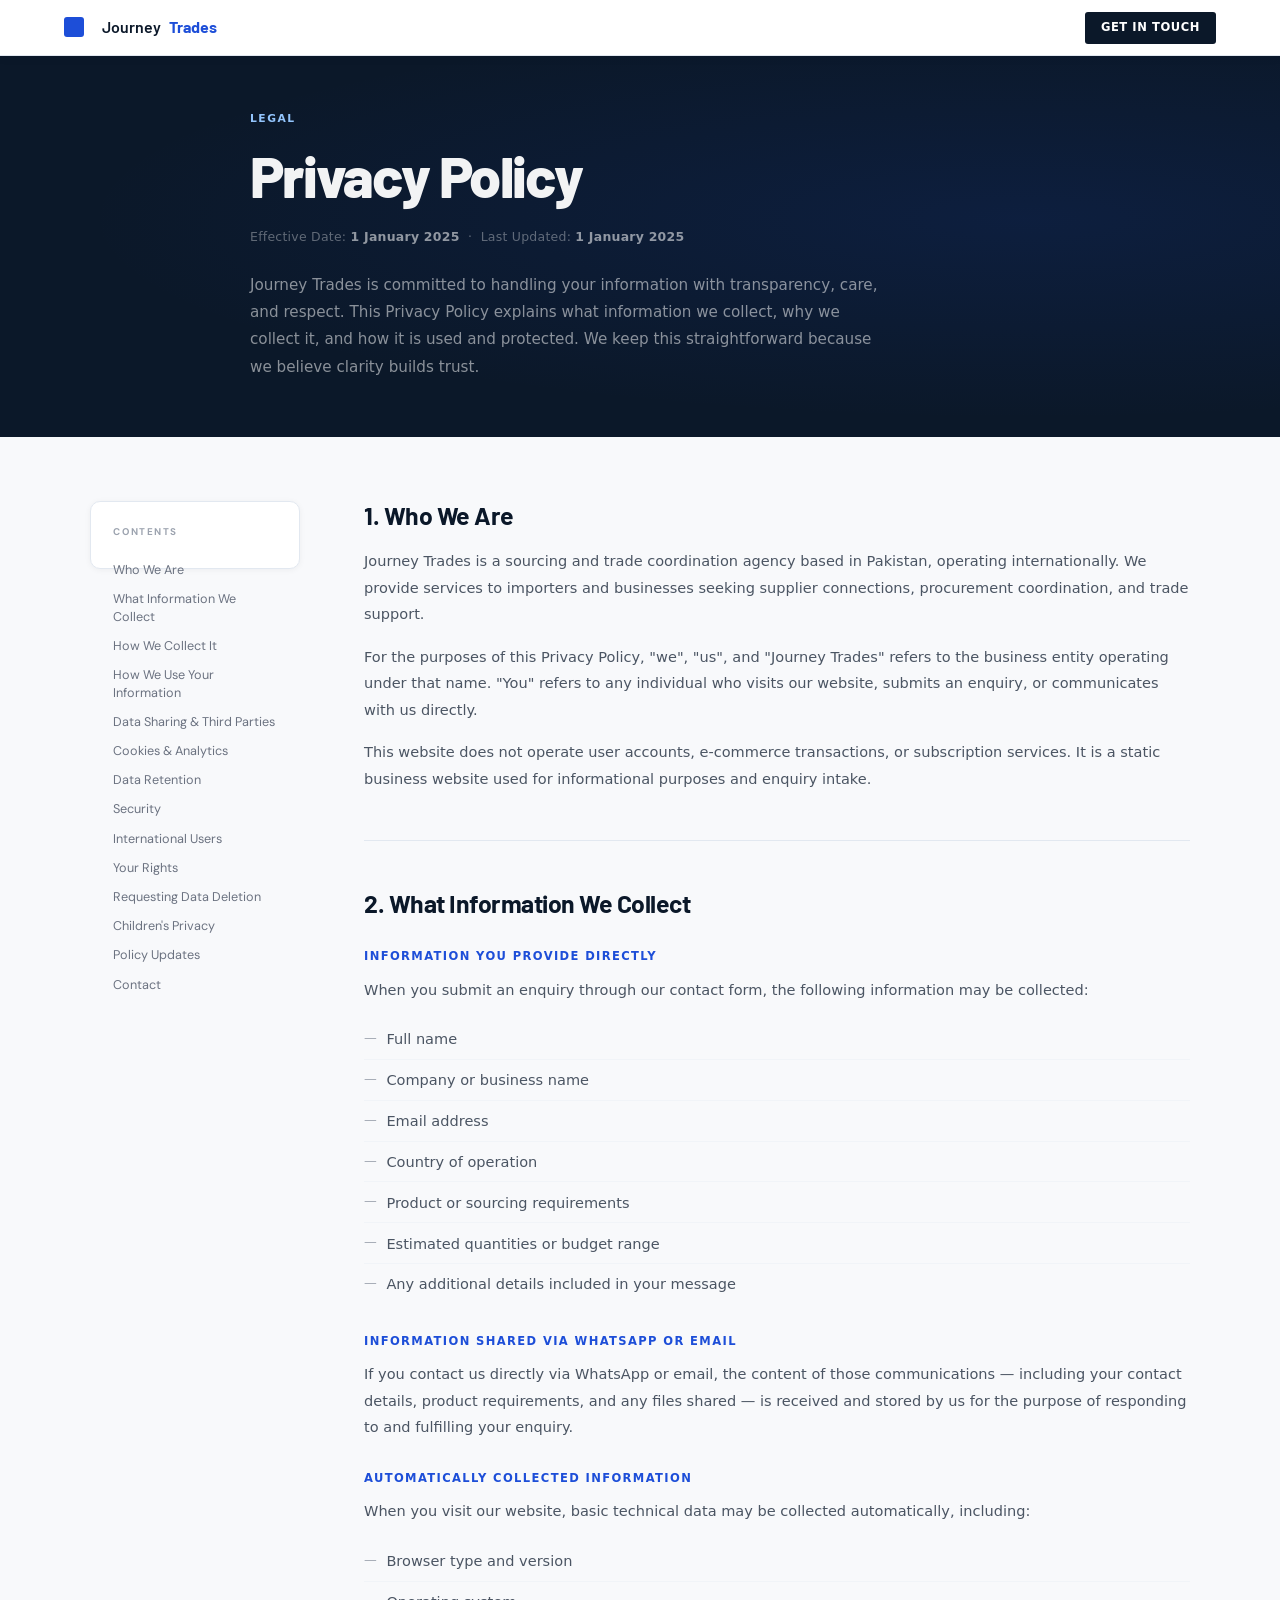
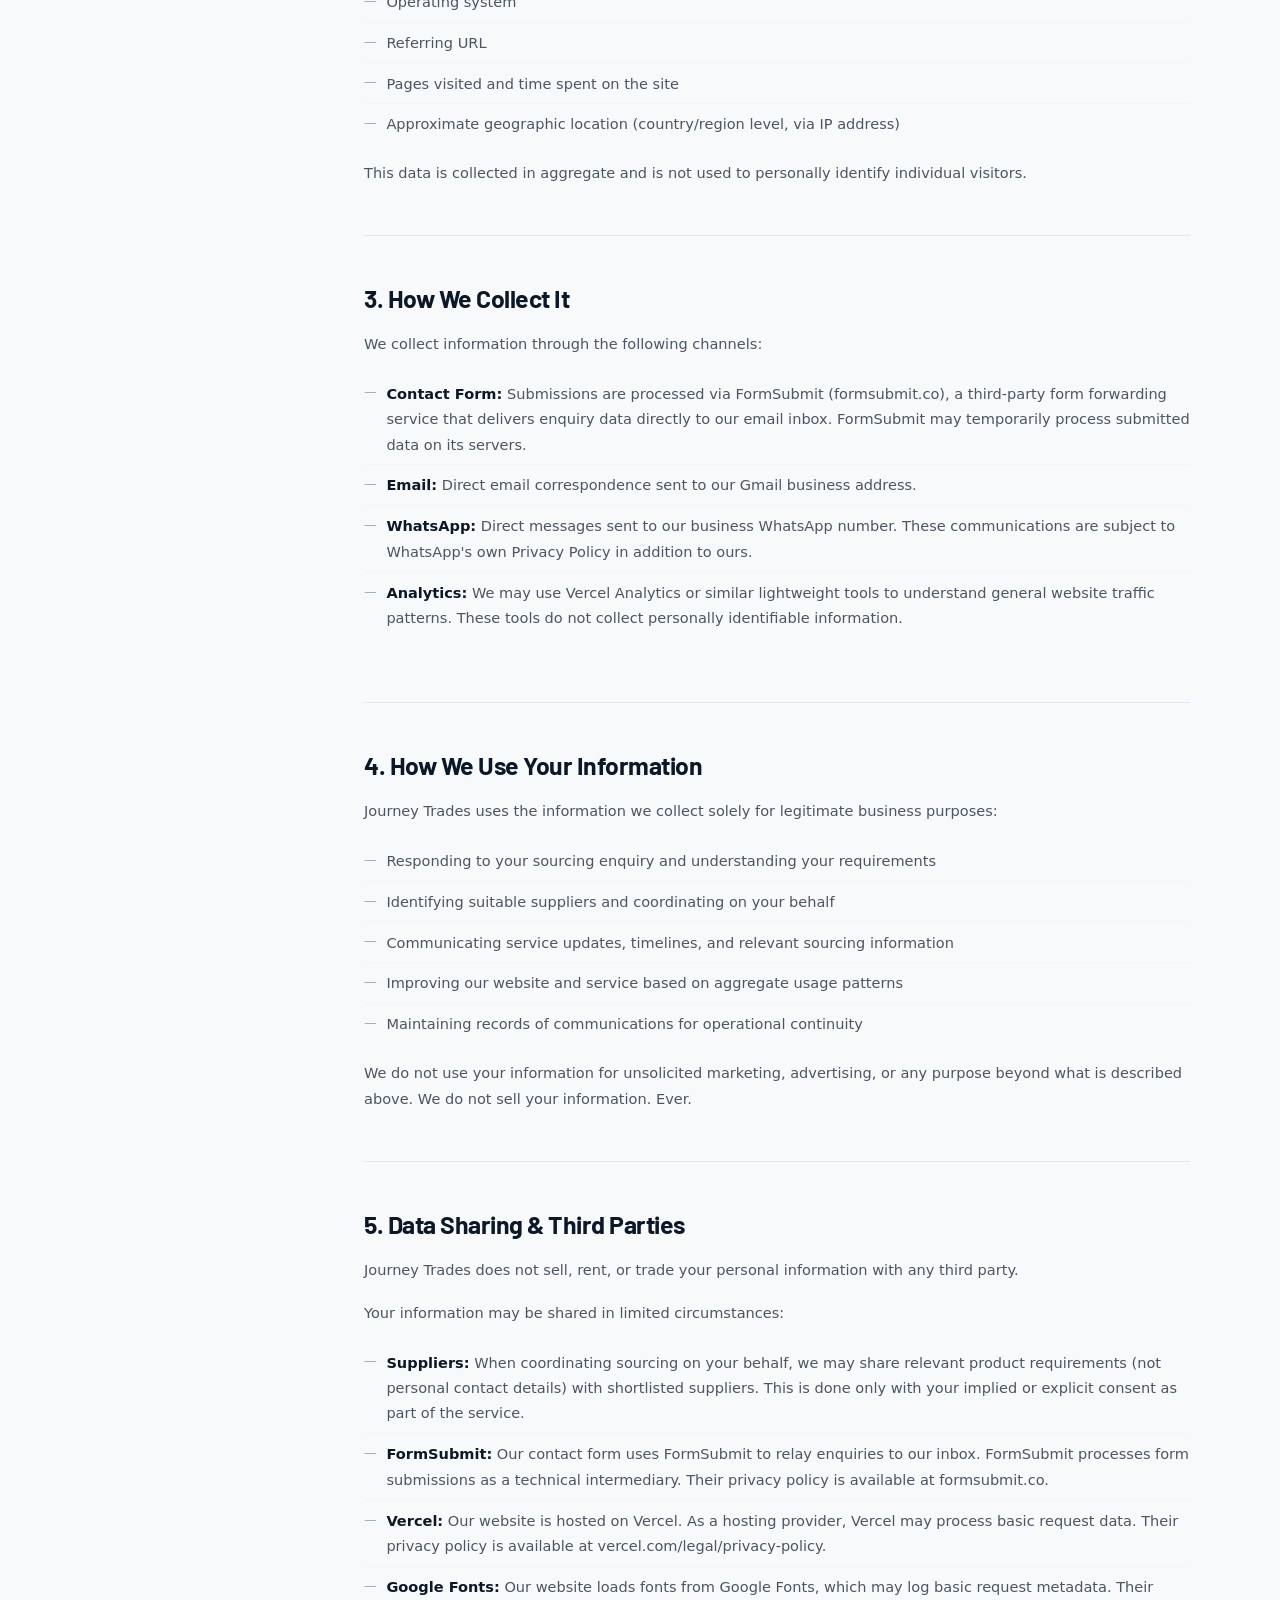
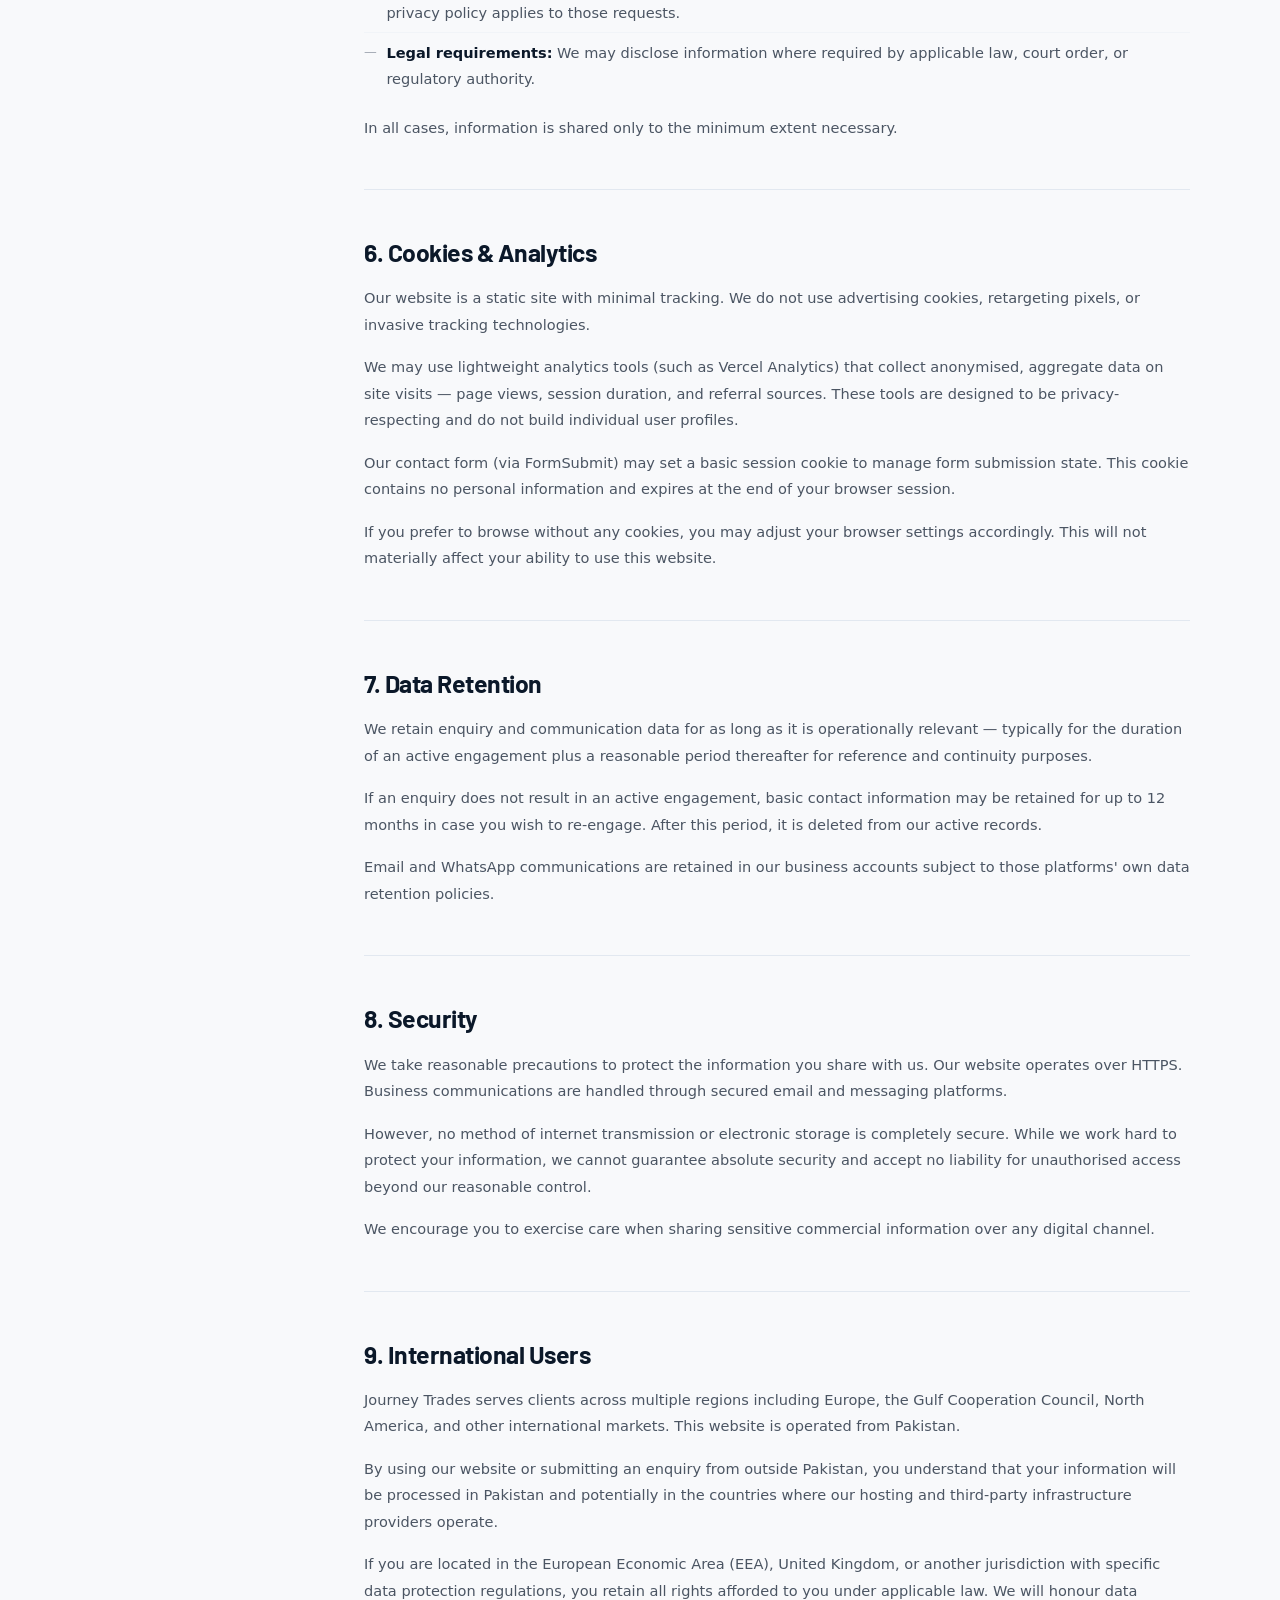
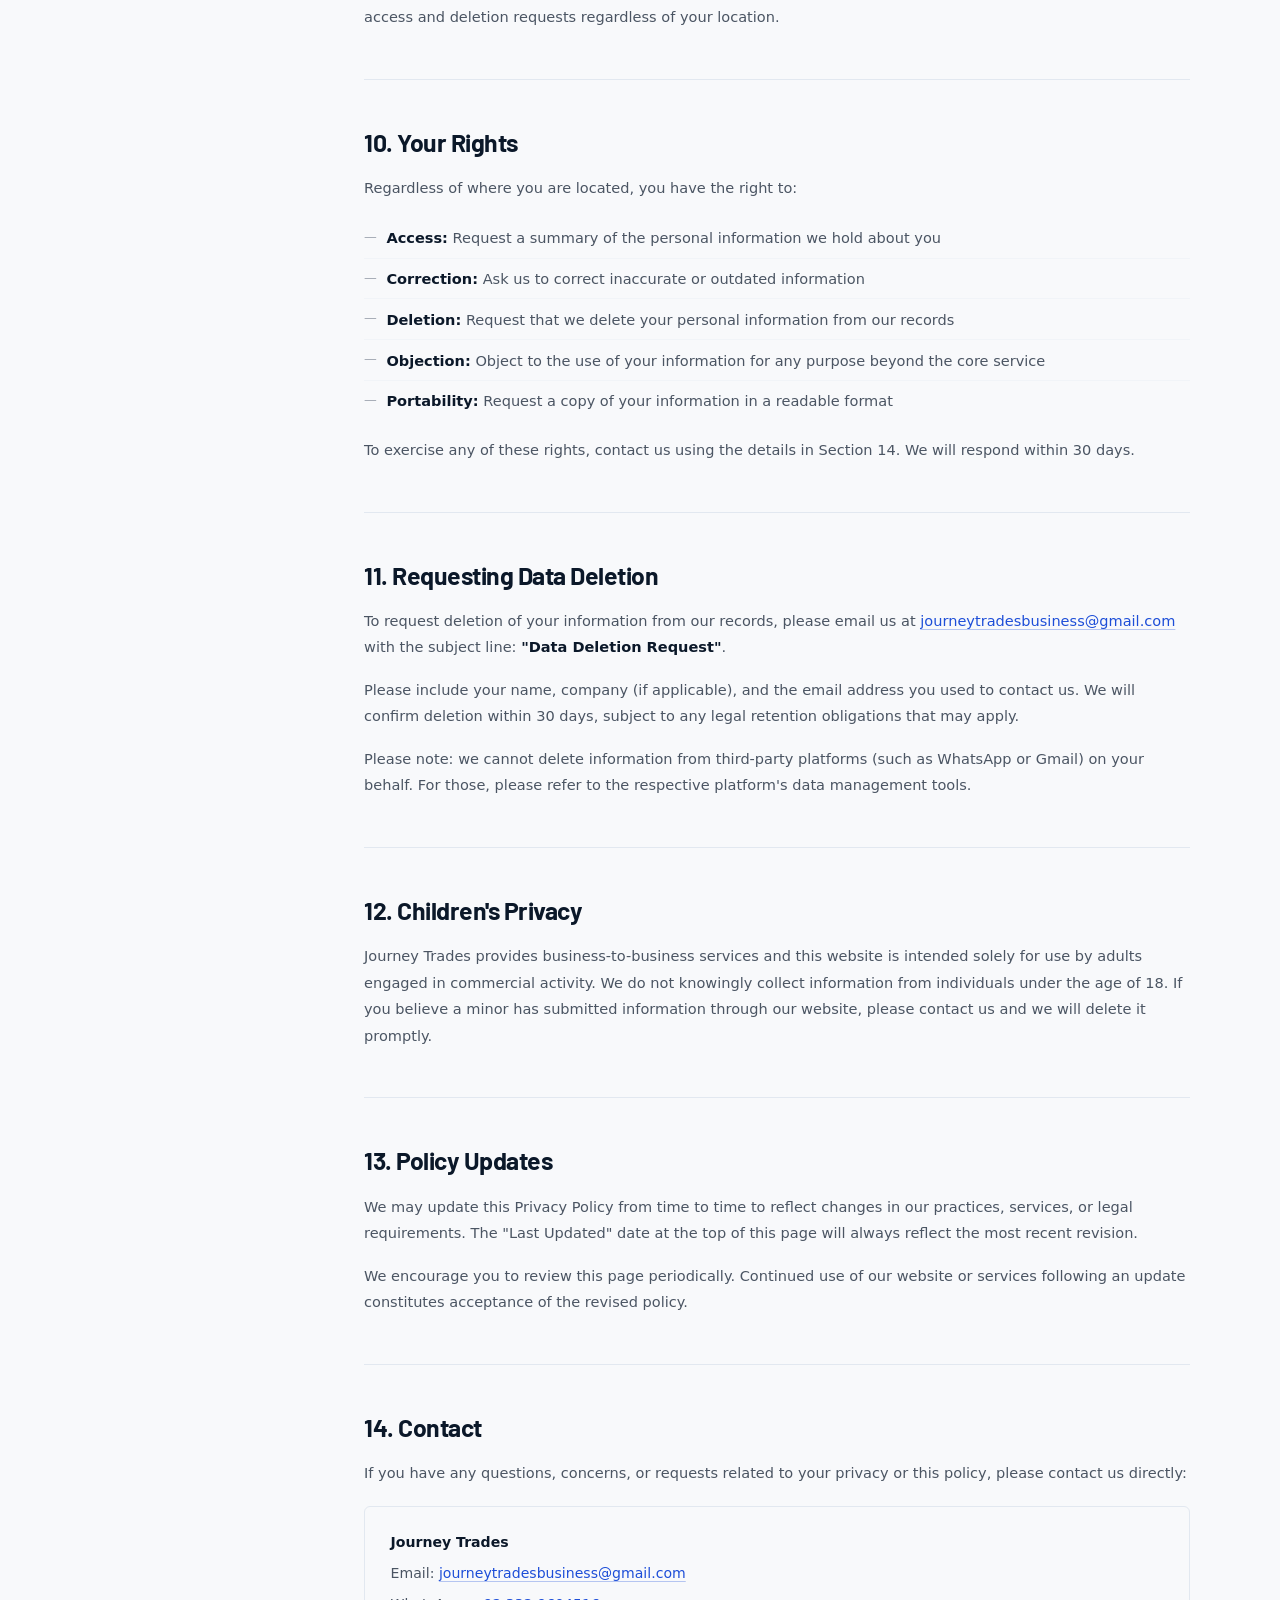
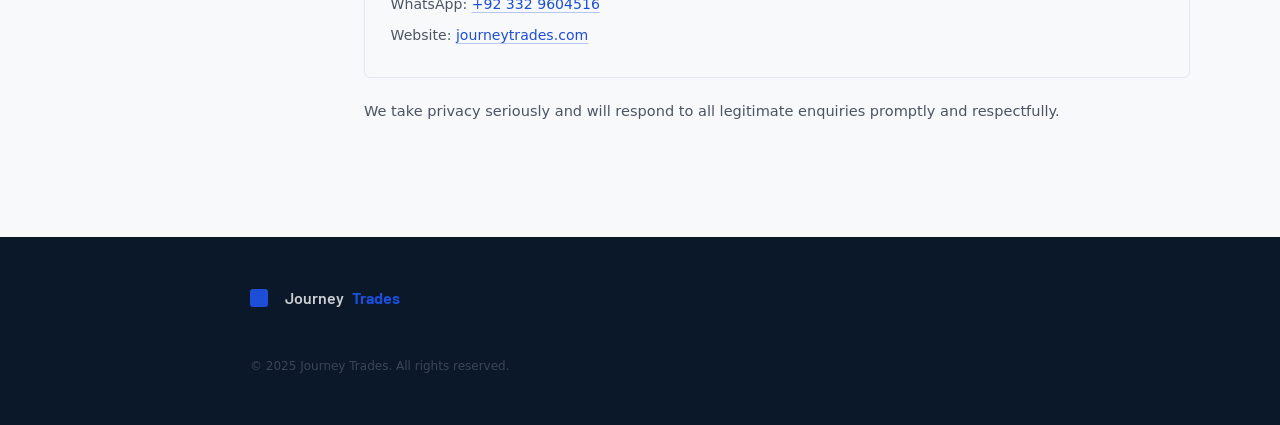
==== commit af3f0746: "Add files via upload" ====
--- a/style.css
+++ b/style.css
@@ -1,63 +1,42 @@
 /* ═══════════════════════════════════════════════════════════
-   JOURNEY TRADES — style.css  v2
-   Premium B2B sourcing website
-   Design: cinematic · editorial · minimal · trustworthy
-   Fonts: Cormorant Garamond (display) + Outfit (body)
-
-   FIXES v2:
-   - Added .nav-backdrop (full-screen dimmer behind mobile-nav).
-     Fixes click-outside-to-close on mobile.
-   - .mobile-nav: added background-color hardcoded fallback alongside
-     var(--bg) — certain Android Chromium versions fail to paint
-     CSS-variable backgrounds on GPU-composited position:fixed layers.
-     Also added will-change and isolation:isolate to force a clean
-     compositing layer, preventing the "transparent nav" bug.
-   - z-index hierarchy enforced: nav(100) > mobile-nav(99) > backdrop(98).
+   JOURNEY TRADES — style.css  FINAL
+   
+   CORE FIX:
+   .mobile-nav is display:none at ALL screen sizes in CSS.
+   JavaScript alone calls element.style.display = 'block'/'none'.
+   This eliminates the overlap bug caused by CSS making the nav
+   display:block while opacity/visibility tried to hide it —
+   which failed silently on Android WebView / mobile Chrome.
 ═══════════════════════════════════════════════════════════ */
 
 
 /* ── DESIGN TOKENS ─────────────────────────────────────── */
 :root {
-  /* Backgrounds */
   --bg:          #F4F1EC;
   --bg-warm:     #EFEBE4;
   --surface:     #FFFFFF;
   --dark:        #0E0F0D;
   --dark-mid:    #1C1E1A;
-
-  /* Text */
   --text-head:   #0E0F0D;
   --text-body:   #3D3D38;
   --text-muted:  #7A7A72;
   --text-light:  rgba(255,255,255,0.88);
   --text-dim:    rgba(255,255,255,0.44);
-
-  /* Accent */
   --accent:      #2B4C7E;
   --accent-mid:  #1E3B6B;
   --accent-warm: #C8955C;
-
-  /* Utility */
   --border:      rgba(14,15,13,0.10);
   --border-warm: rgba(14,15,13,0.06);
   --whatsapp:    #25D366;
-
-  /* Spacing */
   --nav-h:       68px;
   --max-w:       1380px;
   --pad-x:       6%;
   --pad-x-sm:    5%;
-
-  /* Typography */
   --font-display: 'Cormorant Garamond', Georgia, serif;
   --font-body:    'Outfit', system-ui, sans-serif;
-
-  /* Radius */
   --r-sm:        4px;
   --r:           8px;
   --r-lg:        16px;
-
-  /* Shadows */
   --shadow-sm:   0 1px 4px rgba(14,15,13,0.06);
   --shadow:      0 4px 20px rgba(14,15,13,0.09);
   --shadow-lg:   0 16px 60px rgba(14,15,13,0.14);
@@ -65,24 +44,14 @@
 
 
 /* ── RESET ──────────────────────────────────────────────── */
-*, *::before, *::after {
-  box-sizing: border-box;
-  margin: 0;
-  padding: 0;
-}
+*, *::before, *::after { box-sizing: border-box; margin: 0; padding: 0; }
 
 html {
   scroll-behavior: smooth;
   scroll-padding-top: var(--nav-h);
   -webkit-text-size-adjust: 100%;
   font-size: 16px;
-  /*
-    overflow-x MUST live on html, not body.
-    overflow-x:hidden on body creates a new scroll container in Safari,
-    which silently breaks position:fixed (mobile nav) and position:sticky
-    (legal TOC). On html it clips without creating a scroll container.
-  */
-  overflow-x: hidden;
+  overflow-x: hidden; /* on html, NOT body — avoids Safari sticky/fixed bug */
 }
 
 body {
@@ -92,40 +61,21 @@
   line-height: 1.65;
   -webkit-font-smoothing: antialiased;
   -moz-osx-font-smoothing: grayscale;
-  /* overflow-x NOT set here — would break position:fixed and :sticky in Safari */
-}
-
-img {
-  display: block;
-  max-width: 100%;
-  height: auto;
-}
-
-a {
-  color: inherit;
-  text-decoration: none;
-}
-
+}
+
+img { display: block; max-width: 100%; height: auto; }
+a { color: inherit; text-decoration: none; }
 ul { list-style: none; }
-
-button, input, select, textarea {
-  font-family: var(--font-body);
-}
+button, input, select, textarea { font-family: var(--font-body); }
 
 .sr-only {
-  position: absolute;
-  width: 1px;
-  height: 1px;
-  padding: 0;
-  margin: -1px;
-  overflow: hidden;
-  clip: rect(0,0,0,0);
-  white-space: nowrap;
-  border-width: 0;
-}
-
-
-/* ── SHARED TOKENS ──────────────────────────────────────── */
+  position: absolute; width: 1px; height: 1px; padding: 0;
+  margin: -1px; overflow: hidden; clip: rect(0,0,0,0);
+  white-space: nowrap; border-width: 0;
+}
+
+
+/* ── SHARED ─────────────────────────────────────────────── */
 .section-tag {
   display: inline-block;
   font-family: var(--font-body);
@@ -146,11 +96,7 @@
   letter-spacing: -0.02em;
 }
 
-.section-heading em {
-  font-style: italic;
-  font-weight: 400;
-  color: var(--accent);
-}
+.section-heading em { font-style: italic; font-weight: 400; color: var(--accent); }
 
 .section-sub {
   font-size: 1rem;
@@ -160,15 +106,8 @@
   margin-top: 1.25rem;
 }
 
-.section-head {
-  text-align: center;
-  margin-bottom: 5rem;
-}
-
-.section-head .section-sub {
-  margin-left: auto;
-  margin-right: auto;
-}
+.section-head { text-align: center; margin-bottom: 5rem; }
+.section-head .section-sub { margin-left: auto; margin-right: auto; }
 
 
 /* ═══════════════════════════════════════════════════════════
@@ -183,12 +122,8 @@
   border-bottom: 1px solid transparent;
 }
 
-/* Transparent over hero */
-nav.nav-transparent {
-  background: transparent;
-}
-
-/* Solid after scroll */
+nav.nav-transparent { background: transparent; }
+
 nav.nav-solid {
   background: rgba(244,241,236,0.97);
   border-bottom-color: var(--border);
@@ -208,28 +143,23 @@
   gap: 2rem;
 }
 
-/* Logo */
 .nav-logo {
   display: inline-flex;
   align-items: center;
-  gap: 0;
   flex-shrink: 0;
   text-decoration: none;
 }
 
 .nav-logo-mark {
-  width: 20px;
-  height: 20px;
+  width: 20px; height: 20px;
   background: var(--accent);
   border-radius: 3px;
   margin-right: 10px;
   flex-shrink: 0;
-  transition: transform 0.3s cubic-bezier(0.34, 1.56, 0.64, 1);
-}
-
-.nav-logo:hover .nav-logo-mark {
-  transform: rotate(10deg) scale(1.05);
-}
+  transition: transform 0.3s cubic-bezier(0.34,1.56,0.64,1);
+}
+
+.nav-logo:hover .nav-logo-mark { transform: rotate(10deg) scale(1.05); }
 
 .nav-logo-text {
   font-family: var(--font-display);
@@ -240,20 +170,14 @@
   transition: color 0.3s;
 }
 
-.nav-logo-text em {
-  font-style: normal;
-  color: rgba(255,255,255,0.65);
-}
-
-/* When navbar is solid */
+.nav-logo-text em { font-style: normal; color: rgba(255,255,255,0.65); }
+
 nav.nav-solid .nav-logo-text { color: var(--text-head); }
 nav.nav-solid .nav-logo-text em { color: var(--accent); }
 
-/* Nav Links */
 .nav-links {
   display: flex;
   align-items: center;
-  gap: 0;
   flex: 1;
   justify-content: center;
 }
@@ -272,47 +196,25 @@
   white-space: nowrap;
 }
 
-.nav-links a:hover {
-  color: #fff;
-}
-
+.nav-links a:hover { color: #fff; }
 nav.nav-solid .nav-links a { color: var(--text-muted); }
 nav.nav-solid .nav-links a:hover { color: var(--text-head); border-bottom-color: var(--accent); }
 
-/* Active section highlight */
-.nav-links a.active {
-  color: #fff;
-  border-bottom-color: var(--accent-warm);
-}
-nav.nav-solid .nav-links a.active {
-  color: var(--text-head);
-  border-bottom-color: var(--accent);
-}
-
-/* Nav Right */
-.nav-right {
-  display: flex;
-  align-items: center;
-  gap: 1.5rem;
-  flex-shrink: 0;
-}
+.nav-links a.active { color: #fff; border-bottom-color: var(--accent-warm); }
+nav.nav-solid .nav-links a.active { color: var(--text-head); border-bottom-color: var(--accent); }
+
+.nav-right { display: flex; align-items: center; gap: 1.5rem; flex-shrink: 0; }
 
 .nav-badge {
-  display: flex;
-  align-items: center;
-  gap: 6px;
-  font-size: 0.7rem;
-  font-weight: 500;
-  letter-spacing: 0.03em;
-  color: rgba(255,255,255,0.55);
-  white-space: nowrap;
+  display: flex; align-items: center; gap: 6px;
+  font-size: 0.7rem; font-weight: 500; letter-spacing: 0.03em;
+  color: rgba(255,255,255,0.55); white-space: nowrap;
 }
 
 nav.nav-solid .nav-badge { color: var(--text-muted); }
 
 .nav-badge-dot {
-  width: 6px;
-  height: 6px;
+  width: 6px; height: 6px;
   background: #34d399;
   border-radius: 50%;
   animation: navPulse 2.5s infinite;
@@ -324,16 +226,12 @@
 }
 
 .nav-cta {
-  display: inline-flex;
-  align-items: center;
-  height: 36px;
-  padding: 0 1.2rem;
+  display: inline-flex; align-items: center;
+  height: 36px; padding: 0 1.2rem;
   background: var(--accent);
   color: #fff !important;
-  font-size: 0.72rem;
-  font-weight: 600;
-  letter-spacing: 0.08em;
-  text-transform: uppercase;
+  font-size: 0.72rem; font-weight: 600;
+  letter-spacing: 0.08em; text-transform: uppercase;
   border-radius: var(--r-sm);
   transition: background 0.2s, transform 0.15s, box-shadow 0.2s;
   white-space: nowrap;
@@ -345,29 +243,23 @@
   box-shadow: 0 4px 16px rgba(43,76,126,0.4);
 }
 
-/* Hamburger */
+/* Hamburger — hidden on desktop, shown on mobile via media query */
 .hamburger {
   display: none;
   flex-direction: column;
   justify-content: center;
   gap: 6px;
-  width: 36px;
-  height: 36px;
-  background: none;
-  border: none;
-  cursor: pointer;
-  padding: 6px;
+  width: 36px; height: 36px;
+  background: none; border: none;
+  cursor: pointer; padding: 6px;
   border-radius: var(--r-sm);
-  transition: background 0.15s;
 }
 
 .hamburger span {
-  display: block;
-  width: 100%;
-  height: 1.5px;
+  display: block; width: 100%; height: 1.5px;
   background: #fff;
   transform-origin: center;
-  transition: transform 0.3s cubic-bezier(0.23, 1, 0.32, 1), opacity 0.2s, background 0.3s;
+  transition: transform 0.3s cubic-bezier(0.23,1,0.32,1), background 0.3s;
 }
 
 nav.nav-solid .hamburger span { background: var(--text-head); }
@@ -376,100 +268,32 @@
 .hamburger.open span:nth-child(2) { transform: translateY(-7.5px) rotate(-45deg); }
 
 
-/* ── NAV BACKDROP ───────────────────────────────────────── */
-/*
-  Full-screen dimmer injected by JS between the nav (z:100)
-  and the page content. Provides:
-  1. Visual context that the menu is a modal-like layer.
-  2. Tap-outside-to-close on mobile (wired in script.js).
-
-  DESKTOP: display:none — never shown above 860px because
-  the hamburger and mobile-nav are also hidden at that width.
-
-  MOBILE (≤ 860px): display:block, toggled via .open class.
-  opacity transition handles the fade; pointer-events:auto
-  on .open ensures the tap target is active only when visible.
-*/
-.nav-backdrop {
-  display: none;           /* hidden on desktop */
-  position: fixed;
-  inset: 0;
-  z-index: 98;             /* below mobile-nav(99) and nav(100) */
-  background: rgba(14,15,13,0.55);
-  backdrop-filter: blur(3px);
-  -webkit-backdrop-filter: blur(3px);
-  opacity: 0;
-  pointer-events: none;
-  transition: opacity 0.3s ease;
-  /* No will-change — backdrop is a simple fade, not GPU-intensive */
-}
-
-.nav-backdrop.open {
-  opacity: 1;
-  pointer-events: auto;
-}
-
-
 /* ── MOBILE NAV ─────────────────────────────────────────── */
 /*
-  FIX: Added background-color with hardcoded fallback alongside var(--bg).
-  On certain Android Chromium versions, CSS custom properties fail to paint
-  on GPU-composited layers (position:fixed + will-change:transform).
-  The hardcoded #F4F1EC guarantees the background always renders.
-
-  FIX: Added will-change:transform,opacity to promote the element to its
-  own compositing layer BEFORE the animation starts. Without this, the
-  browser promotes it mid-animation causing the background paint to be
-  skipped in the first frame (the "transparent nav" bug from Image 1).
-
-  FIX: isolation:isolate creates a new stacking context, preventing
-  any child element from accidentally bleeding outside the panel.
+  CRITICAL: display:none here AND in every media query.
+  JavaScript sets element.style.display = 'block' when open.
+  This is the only reliable cross-browser way to prevent the
+  overlap bug on Android WebView / mobile Chrome.
 */
 .mobile-nav {
+  display: none; /* JS controls this — never change */
   position: fixed;
   top: var(--nav-h);
   left: 0; right: 0;
   z-index: 99;
-  background-color: #F4F1EC;            /* hardcoded fallback — CRITICAL */
-  background: var(--bg);               /* CSS var override if supported */
-  border-bottom: 1px solid var(--border);
-  box-shadow: 0 16px 40px rgba(14,15,13,0.15);
-  transform: translateY(-8px);
-  opacity: 0;
-  pointer-events: none;
-  visibility: hidden;
-  isolation: isolate;                  /* new stacking context */
-  will-change: transform, opacity;     /* promote to GPU layer upfront */
-  /*
-    display:none in base (desktop) — restored to display:block in the
-    860px breakpoint. We do NOT rely on display for the open/close
-    animation; opacity + visibility handle that.
-  */
-  display: none;
-  transition:
-    transform 0.3s cubic-bezier(0.23, 1, 0.32, 1),
-    opacity   0.3s ease,
-    visibility 0.3s;
-}
-
-.mobile-nav.open {
-  transform: translateY(0);
-  opacity: 1;
-  pointer-events: auto;
-  visibility: visible;
-}
-
-.mobile-nav-inner {
-  padding: 1.25rem 0;
-}
+  background: #F4F1EC; /* hardcoded — CSS vars can fail on GPU layers */
+  border-bottom: 1px solid rgba(14,15,13,0.10);
+  box-shadow: 0 8px 32px rgba(14,15,13,0.15);
+}
+
+.mobile-nav-inner { padding: 1.25rem 0; }
 
 .mobile-nav a {
   display: block;
   padding: 0.85rem var(--pad-x-sm);
-  font-size: 0.88rem;
-  font-weight: 500;
+  font-size: 0.88rem; font-weight: 500;
   color: var(--text-body);
-  border-bottom: 1px solid var(--border-warm);
+  border-bottom: 1px solid rgba(14,15,13,0.06);
   transition: color 0.15s, background 0.15s;
   letter-spacing: 0.01em;
 }
@@ -485,1215 +309,399 @@
   color: #fff !important;
   border-radius: var(--r-sm) !important;
   text-align: center;
-  font-size: 0.78rem !important;
-  font-weight: 700 !important;
-  letter-spacing: 0.08em !important;
-  text-transform: uppercase;
+  font-size: 0.78rem !important; font-weight: 700 !important;
+  letter-spacing: 0.08em !important; text-transform: uppercase;
   border-bottom: none !important;
-  transition: background 0.2s !important;
-}
-
-.mobile-nav-cta:hover {
-  background: var(--accent-mid) !important;
-}
-
-
-/* ═══════════════════════════════════════════════════════════
-   HERO — Full screen cinematic
+}
+
+.mobile-nav-cta:hover { background: var(--accent-mid) !important; }
+
+
+/* ═══════════════════════════════════════════════════════════
+   HERO
 ═══════════════════════════════════════════════════════════ */
 .hero {
   position: relative;
-  height: 100svh;
-  min-height: 600px;
-  display: flex;
-  flex-direction: column;
-  justify-content: center;
-  align-items: flex-start;
+  height: 100svh; min-height: 600px;
+  display: flex; flex-direction: column;
+  justify-content: center; align-items: flex-start;
   overflow: hidden;
   background: var(--dark);
 }
 
-/* ── Slideshow background ── */
-.hero-slideshow {
-  position: absolute;
-  inset: 0;
-  z-index: 0;
-}
+.hero-slideshow { position: absolute; inset: 0; z-index: 0; }
 
 .hero-slide {
-  position: absolute;
-  inset: 0;
-  background-size: cover;
-  background-position: center;
-  background-repeat: no-repeat;
-  opacity: 0;
-  transform: scale(1.04);
-  transition:
-    opacity 1.4s cubic-bezier(0.4, 0, 0.2, 1),
-    transform 8s cubic-bezier(0.25, 0.46, 0.45, 0.94);
+  position: absolute; inset: 0;
+  background-size: cover; background-position: center;
+  opacity: 0; transform: scale(1.04);
+  transition: opacity 1.4s cubic-bezier(0.4,0,0.2,1), transform 8s cubic-bezier(0.25,0.46,0.45,0.94);
   will-change: opacity, transform;
 }
 
-.hero-slide.active {
-  opacity: 1;
-  transform: scale(1);
-}
-
-/* ── Overlays ── */
+.hero-slide.active { opacity: 1; transform: scale(1); }
+
 .hero-overlay {
-  position: absolute;
-  inset: 0;
-  z-index: 1;
+  position: absolute; inset: 0; z-index: 1;
   background:
     linear-gradient(105deg, rgba(10,12,10,0.75) 0%, rgba(10,12,10,0.30) 55%, rgba(10,12,10,0.15) 100%),
     linear-gradient(to top, rgba(10,12,10,0.65) 0%, transparent 50%);
 }
 
 .hero-grain {
-  position: absolute;
-  inset: 0;
-  z-index: 2;
-  opacity: 0.04;
+  position: absolute; inset: 0; z-index: 2; opacity: 0.04;
   background-image: url("data:image/svg+xml,%3Csvg viewBox='0 0 256 256' xmlns='http://www.w3.org/2000/svg'%3E%3Cfilter id='noise'%3E%3CfeTurbulence type='fractalNoise' baseFrequency='0.9' numOctaves='4' stitchTiles='stitch'/%3E%3C/filter%3E%3Crect width='100%25' height='100%25' filter='url(%23noise)' opacity='1'/%3E%3C/svg%3E");
-  background-repeat: repeat;
-  background-size: 180px;
-  pointer-events: none;
-}
-
-/* ── Hero content ── */
+  background-repeat: repeat; background-size: 180px; pointer-events: none;
+}
+
 .hero-content {
-  position: relative;
-  z-index: 3;
-  max-width: var(--max-w);
-  width: 100%;
-  margin: 0 auto;
-  padding: 0 var(--pad-x);
+  position: relative; z-index: 3;
+  max-width: var(--max-w); width: 100%;
+  margin: 0 auto; padding: 0 var(--pad-x);
   padding-top: var(--nav-h);
 }
 
 .hero-eyebrow {
-  display: flex;
-  align-items: center;
-  gap: 1rem;
+  display: flex; align-items: center; gap: 1rem;
   margin-bottom: 2rem;
   animation: heroFadeUp 1s ease 0.2s both;
 }
 
-.hero-eyebrow-line {
-  display: block;
-  width: 36px;
-  height: 1px;
-  background: var(--accent-warm);
-  flex-shrink: 0;
-}
+.hero-eyebrow-line { display: block; width: 36px; height: 1px; background: var(--accent-warm); flex-shrink: 0; }
 
 .hero-eyebrow span:last-child {
-  font-size: 0.65rem;
-  font-weight: 600;
-  letter-spacing: 0.2em;
-  text-transform: uppercase;
+  font-size: 0.65rem; font-weight: 600;
+  letter-spacing: 0.2em; text-transform: uppercase;
   color: rgba(255,255,255,0.6);
 }
 
 .hero-heading {
   font-family: var(--font-display);
   font-size: clamp(3rem, 7.5vw, 6.5rem);
-  font-weight: 600;
-  line-height: 1.0;
-  letter-spacing: -0.03em;
-  color: #fff;
-  max-width: 14ch;
+  font-weight: 600; line-height: 1.0;
+  letter-spacing: -0.03em; color: #fff; max-width: 14ch;
   animation: heroFadeUp 1s ease 0.35s both;
 }
 
-.hero-heading em {
-  display: block;
-  font-style: italic;
-  font-weight: 400;
-  color: rgba(255,255,255,0.72);
-}
+.hero-heading em { display: block; font-style: italic; font-weight: 400; color: rgba(255,255,255,0.72); }
 
 .hero-sub {
   font-size: clamp(0.95rem, 1.4vw, 1.1rem);
   color: rgba(255,255,255,0.65);
-  max-width: 500px;
-  line-height: 1.7;
-  margin-top: 2rem;
-  font-weight: 300;
+  max-width: 500px; line-height: 1.7;
+  margin-top: 2rem; font-weight: 300;
   animation: heroFadeUp 1s ease 0.5s both;
 }
 
 .hero-actions {
-  display: flex;
-  align-items: center;
-  gap: 1rem;
-  margin-top: 2.75rem;
-  flex-wrap: wrap;
+  display: flex; align-items: center; gap: 1rem;
+  margin-top: 2.75rem; flex-wrap: wrap;
   animation: heroFadeUp 1s ease 0.65s both;
 }
 
 .btn-primary {
-  display: inline-flex;
-  align-items: center;
-  height: 50px;
-  padding: 0 2rem;
-  background: var(--accent);
-  color: #fff;
-  font-size: 0.82rem;
-  font-weight: 600;
-  letter-spacing: 0.08em;
-  text-transform: uppercase;
+  display: inline-flex; align-items: center;
+  height: 50px; padding: 0 2rem;
+  background: var(--accent); color: #fff;
+  font-size: 0.82rem; font-weight: 600;
+  letter-spacing: 0.08em; text-transform: uppercase;
   border-radius: var(--r-sm);
   transition: background 0.2s, transform 0.15s, box-shadow 0.2s;
 }
 
-.btn-primary:hover {
-  background: var(--accent-mid);
-  transform: translateY(-2px);
-  box-shadow: 0 8px 28px rgba(43,76,126,0.5);
-}
+.btn-primary:hover { background: var(--accent-mid); transform: translateY(-2px); box-shadow: 0 8px 28px rgba(43,76,126,0.5); }
 
 .btn-ghost {
-  display: inline-flex;
-  align-items: center;
-  gap: 8px;
-  height: 50px;
-  padding: 0 1.5rem;
+  display: inline-flex; align-items: center; gap: 8px;
+  height: 50px; padding: 0 1.5rem;
   border: 1px solid rgba(255,255,255,0.28);
   color: rgba(255,255,255,0.82);
-  font-size: 0.82rem;
-  font-weight: 500;
-  letter-spacing: 0.04em;
+  font-size: 0.82rem; font-weight: 500; letter-spacing: 0.04em;
   border-radius: var(--r-sm);
   transition: background 0.2s, border-color 0.2s, color 0.2s;
   backdrop-filter: blur(4px);
 }
 
-.btn-ghost:hover {
-  background: rgba(255,255,255,0.1);
-  border-color: rgba(255,255,255,0.45);
-  color: #fff;
-}
-
-/* ── Hero Metrics bar ── */
+.btn-ghost:hover { background: rgba(255,255,255,0.1); border-color: rgba(255,255,255,0.45); color: #fff; }
+
 .hero-metrics {
-  position: absolute;
-  bottom: 0;
-  left: 0; right: 0;
-  z-index: 3;
-  display: flex;
-  align-items: center;
+  position: absolute; bottom: 0; left: 0; right: 0; z-index: 3;
+  display: flex; align-items: center;
   background: rgba(10,12,10,0.7);
-  backdrop-filter: blur(10px);
-  -webkit-backdrop-filter: blur(10px);
+  backdrop-filter: blur(10px); -webkit-backdrop-filter: blur(10px);
   border-top: 1px solid rgba(255,255,255,0.08);
-  padding: 0;
   animation: heroFadeUp 1s ease 0.8s both;
 }
 
-.hero-metric {
-  flex: 1;
-  display: flex;
-  flex-direction: column;
-  align-items: center;
-  justify-content: center;
-  padding: 1.5rem 1rem;
-  gap: 4px;
-}
-
-.hero-metric-num {
-  font-family: var(--font-display);
-  font-size: clamp(1.5rem, 2.5vw, 2rem);
-  font-weight: 600;
-  color: #fff;
-  line-height: 1;
-  letter-spacing: -0.02em;
-}
-
-.hero-metric-label {
-  font-size: 0.65rem;
-  font-weight: 500;
-  letter-spacing: 0.1em;
-  text-transform: uppercase;
-  color: rgba(255,255,255,0.45);
-}
-
-.hero-metric-div {
-  width: 1px;
-  height: 40px;
-  background: rgba(255,255,255,0.10);
-  flex-shrink: 0;
-}
-
-/* ── Scroll indicator ── */
-.hero-scroll {
-  position: absolute;
-  right: var(--pad-x);
-  bottom: 90px;
-  z-index: 3;
-  display: flex;
-  flex-direction: column;
-  align-items: center;
-  gap: 8px;
-  animation: heroFadeUp 1s ease 1s both;
-}
-
-.hero-scroll-line {
-  display: block;
-  width: 1px;
-  height: 60px;
-  background: linear-gradient(to bottom, rgba(255,255,255,0.5), rgba(255,255,255,0));
-  animation: scrollLine 2s ease-in-out infinite;
-}
-
-@keyframes scrollLine {
-  0%, 100% { transform: scaleY(1); opacity: 1; }
-  50%       { transform: scaleY(0.4); opacity: 0.4; }
-}
-
-@keyframes heroFadeUp {
-  from { opacity: 0; transform: translateY(24px); }
-  to   { opacity: 1; transform: translateY(0); }
-}
-
-
-/* ═══════════════════════════════════════════════════════════
-   PROBLEM SECTION
-═══════════════════════════════════════════════════════════ */
-.problem {
-  padding: 8rem var(--pad-x);
-  background: var(--dark);
-  color: var(--text-light);
-}
-
-.problem-inner {
-  max-width: var(--max-w);
-  margin: 0 auto;
-  display: grid;
-  grid-template-columns: 1fr 1.5fr;
-  gap: 6rem;
-  align-items: start;
-}
+.hero-metric { flex: 1; display: flex; flex-direction: column; align-items: center; justify-content: center; padding: 1.5rem 1rem; gap: 4px; }
+.hero-metric-num { font-family: var(--font-display); font-size: clamp(1.5rem,2.5vw,2rem); font-weight: 600; color: #fff; line-height: 1; letter-spacing: -0.02em; }
+.hero-metric-label { font-size: 0.65rem; font-weight: 500; letter-spacing: 0.1em; text-transform: uppercase; color: rgba(255,255,255,0.45); }
+.hero-metric-div { width: 1px; height: 40px; background: rgba(255,255,255,0.10); flex-shrink: 0; }
+
+.hero-scroll { position: absolute; right: var(--pad-x); bottom: 90px; z-index: 3; display: flex; flex-direction: column; align-items: center; gap: 8px; animation: heroFadeUp 1s ease 1s both; }
+.hero-scroll-line { display: block; width: 1px; height: 60px; background: linear-gradient(to bottom, rgba(255,255,255,0.5), rgba(255,255,255,0)); animation: scrollLine 2s ease-in-out infinite; }
+
+@keyframes scrollLine { 0%,100%{transform:scaleY(1);opacity:1} 50%{transform:scaleY(0.4);opacity:0.4} }
+@keyframes heroFadeUp { from{opacity:0;transform:translateY(24px)} to{opacity:1;transform:translateY(0)} }
+
+
+/* ═══════════════════════════════════════════════════════════
+   PROBLEM
+═══════════════════════════════════════════════════════════ */
+.problem { padding: 8rem var(--pad-x); background: var(--dark); color: var(--text-light); }
+
+.problem-inner { max-width: var(--max-w); margin: 0 auto; display: grid; grid-template-columns: 1fr 1.5fr; gap: 6rem; align-items: start; }
 
 .problem-left .section-tag { color: var(--accent-warm); }
-
-.problem-left .section-heading {
-  color: rgba(255,255,255,0.95);
-  font-size: clamp(2.4rem, 4vw, 4rem);
-}
-
+.problem-left .section-heading { color: rgba(255,255,255,0.95); font-size: clamp(2.4rem,4vw,4rem); }
 .problem-left .section-heading em { color: rgba(255,255,255,0.5); }
 
-.problem-right {
-  display: flex;
-  flex-direction: column;
-  gap: 0;
-}
-
-.problem-item {
-  display: flex;
-  gap: 2rem;
-  align-items: flex-start;
-  padding: 2.5rem 0;
-  border-bottom: 1px solid rgba(255,255,255,0.07);
-}
-
+.problem-right { display: flex; flex-direction: column; }
+
+.problem-item { display: flex; gap: 2rem; align-items: flex-start; padding: 2.5rem 0; border-bottom: 1px solid rgba(255,255,255,0.07); }
 .problem-item:first-child { padding-top: 0; }
-.problem-item:last-child  { border-bottom: none; }
-
-.problem-num {
-  font-family: var(--font-display);
-  font-size: 0.85rem;
-  font-weight: 400;
-  color: rgba(255,255,255,0.2);
-  letter-spacing: 0.05em;
-  flex-shrink: 0;
-  padding-top: 3px;
-}
-
-.problem-text h3 {
-  font-family: var(--font-display);
-  font-size: 1.4rem;
-  font-weight: 600;
-  color: rgba(255,255,255,0.92);
-  margin-bottom: 0.6rem;
-  letter-spacing: -0.01em;
-}
-
-.problem-text p {
-  font-size: 0.95rem;
-  color: rgba(255,255,255,0.48);
-  line-height: 1.7;
-}
+.problem-item:last-child { border-bottom: none; }
+
+.problem-num { font-family: var(--font-display); font-size: 0.85rem; font-weight: 400; color: rgba(255,255,255,0.2); letter-spacing: 0.05em; flex-shrink: 0; padding-top: 3px; }
+
+.problem-text h3 { font-family: var(--font-display); font-size: 1.4rem; font-weight: 600; color: rgba(255,255,255,0.92); margin-bottom: 0.6rem; letter-spacing: -0.01em; }
+.problem-text p { font-size: 0.95rem; color: rgba(255,255,255,0.48); line-height: 1.7; }
 
 
 /* ═══════════════════════════════════════════════════════════
    SERVICES
 ═══════════════════════════════════════════════════════════ */
-.services {
-  padding: 8rem var(--pad-x);
-  background: var(--bg);
-}
-
-.services .section-head {
-  max-width: var(--max-w);
-  margin-left: auto;
-  margin-right: auto;
-}
-
-.services-grid {
-  max-width: var(--max-w);
-  margin: 0 auto;
-  display: grid;
-  grid-template-columns: repeat(3, 1fr);
-  gap: 0;
-  border: 1px solid var(--border);
-  border-radius: var(--r-lg);
-  overflow: hidden;
-  background: var(--surface);
-  box-shadow: var(--shadow);
-}
-
-.service-card {
-  position: relative;
-  padding: 2.75rem 2.25rem;
-  border-right: 1px solid var(--border);
-  border-bottom: 1px solid var(--border);
-  transition: background 0.25s;
-  overflow: hidden;
-}
-
+.services { padding: 8rem var(--pad-x); background: var(--bg); }
+.services .section-head { max-width: var(--max-w); margin-left: auto; margin-right: auto; }
+
+.services-grid { max-width: var(--max-w); margin: 0 auto; display: grid; grid-template-columns: repeat(3,1fr); border: 1px solid var(--border); border-radius: var(--r-lg); overflow: hidden; background: var(--surface); box-shadow: var(--shadow); }
+
+.service-card { position: relative; padding: 2.75rem 2.25rem; border-right: 1px solid var(--border); border-bottom: 1px solid var(--border); transition: background 0.25s; overflow: hidden; }
 .service-card:nth-child(3n) { border-right: none; }
 .service-card:nth-child(n+4) { border-bottom: none; }
-
-.service-card::after {
-  content: '';
-  position: absolute;
-  inset: 0;
-  background: var(--bg-warm);
-  opacity: 0;
-  transition: opacity 0.3s;
-}
-
+.service-card::after { content: ''; position: absolute; inset: 0; background: var(--bg-warm); opacity: 0; transition: opacity 0.3s; }
 .service-card:hover::after { opacity: 1; }
-
 .service-card > * { position: relative; z-index: 1; }
 
-.service-card-num {
-  font-family: var(--font-display);
-  font-size: 0.75rem;
-  font-weight: 400;
-  color: var(--text-muted);
-  letter-spacing: 0.1em;
-  margin-bottom: 1.5rem;
-  opacity: 0.5;
-}
-
-.service-icon {
-  width: 40px;
-  height: 40px;
-  color: var(--accent);
-  margin-bottom: 1.25rem;
-}
-
+.service-card-num { font-family: var(--font-display); font-size: 0.75rem; font-weight: 400; color: var(--text-muted); letter-spacing: 0.1em; margin-bottom: 1.5rem; opacity: 0.5; }
+.service-icon { width: 40px; height: 40px; color: var(--accent); margin-bottom: 1.25rem; }
 .service-icon svg { width: 100%; height: 100%; }
-
-.service-card h3 {
-  font-family: var(--font-display);
-  font-size: 1.25rem;
-  font-weight: 600;
-  color: var(--text-head);
-  margin-bottom: 0.75rem;
-  letter-spacing: -0.01em;
-}
-
-.service-card p {
-  font-size: 0.88rem;
-  color: var(--text-muted);
-  line-height: 1.7;
-}
+.service-card h3 { font-family: var(--font-display); font-size: 1.25rem; font-weight: 600; color: var(--text-head); margin-bottom: 0.75rem; letter-spacing: -0.01em; }
+.service-card p { font-size: 0.88rem; color: var(--text-muted); line-height: 1.7; }
 
 
 /* ═══════════════════════════════════════════════════════════
    PROCESS
 ═══════════════════════════════════════════════════════════ */
-.process {
-  padding: 8rem var(--pad-x);
-  background: var(--bg-warm);
-}
-
-.process-inner {
-  max-width: var(--max-w);
-  margin: 0 auto;
-}
-
+.process { padding: 8rem var(--pad-x); background: var(--bg-warm); }
+.process-inner { max-width: var(--max-w); margin: 0 auto; }
 .process-inner .section-head { text-align: left; margin-bottom: 4.5rem; }
 
-.process-steps {
-  display: grid;
-  grid-template-columns: repeat(4, 1fr);
-  gap: 0;
-  position: relative;
-}
-
-.process-steps::before {
-  content: '';
-  position: absolute;
-  top: 1.8rem;
-  left: calc(100% / 8);
-  right: calc(100% / 8);
-  height: 1px;
-  background: var(--border);
-}
-
-.process-step {
-  padding: 0 2rem 0 0;
-  position: relative;
-}
-
-.process-step-num {
-  font-family: var(--font-display);
-  font-size: 0.75rem;
-  font-weight: 600;
-  letter-spacing: 0.1em;
-  color: var(--accent);
-  width: 3.5rem;
-  height: 3.5rem;
-  border-radius: 50%;
-  background: var(--surface);
-  border: 1px solid var(--border);
-  display: flex;
-  align-items: center;
-  justify-content: center;
-  margin-bottom: 2rem;
-  position: relative;
-  z-index: 1;
-  box-shadow: var(--shadow-sm);
-}
-
-.process-step-line {
-  position: absolute;
-  top: 1.75rem;
-  left: 3.5rem;
-  right: 0;
-  height: 1px;
-  background: var(--border);
-}
-
+.process-steps { display: grid; grid-template-columns: repeat(4,1fr); position: relative; }
+.process-steps::before { content: ''; position: absolute; top: 1.8rem; left: calc(100%/8); right: calc(100%/8); height: 1px; background: var(--border); }
+
+.process-step { padding: 0 2rem 0 0; position: relative; }
+.process-step-num { font-family: var(--font-display); font-size: 0.75rem; font-weight: 600; letter-spacing: 0.1em; color: var(--accent); width: 3.5rem; height: 3.5rem; border-radius: 50%; background: var(--surface); border: 1px solid var(--border); display: flex; align-items: center; justify-content: center; margin-bottom: 2rem; position: relative; z-index: 1; box-shadow: var(--shadow-sm); }
+.process-step-line { position: absolute; top: 1.75rem; left: 3.5rem; right: 0; height: 1px; background: var(--border); }
 .process-step:last-child .process-step-line { display: none; }
-
-.process-step h3 {
-  font-family: var(--font-display);
-  font-size: 1.15rem;
-  font-weight: 600;
-  color: var(--text-head);
-  margin-bottom: 0.65rem;
-  letter-spacing: -0.01em;
-}
-
-.process-step p {
-  font-size: 0.87rem;
-  color: var(--text-muted);
-  line-height: 1.7;
-}
-
-
-/* ═══════════════════════════════════════════════════════════
-   OPERATIONS GALLERY
-═══════════════════════════════════════════════════════════ */
-.operations {
-  padding: 8rem var(--pad-x);
-  background: var(--bg);
-}
-
-.operations .section-head {
-  max-width: var(--max-w);
-  margin-left: auto;
-  margin-right: auto;
-}
-
-.gallery-grid {
-  max-width: var(--max-w);
-  margin: 0 auto 3rem;
-  display: grid;
-  grid-template-columns: 1fr 1fr 1fr;
-  grid-template-rows: 280px 280px;
-  gap: 12px;
-}
-
+.process-step h3 { font-family: var(--font-display); font-size: 1.15rem; font-weight: 600; color: var(--text-head); margin-bottom: 0.65rem; letter-spacing: -0.01em; }
+.process-step p { font-size: 0.87rem; color: var(--text-muted); line-height: 1.7; }
+
+
+/* ═══════════════════════════════════════════════════════════
+   OPERATIONS
+═══════════════════════════════════════════════════════════ */
+.operations { padding: 8rem var(--pad-x); background: var(--bg); }
+.operations .section-head { max-width: var(--max-w); margin-left: auto; margin-right: auto; }
+
+.gallery-grid { max-width: var(--max-w); margin: 0 auto 3rem; display: grid; grid-template-columns: 1fr 1fr 1fr; grid-template-rows: 280px 280px; gap: 12px; }
 .gallery-tall { grid-row: span 2; }
-
-.gallery-item {
-  position: relative;
-  overflow: hidden;
-  border-radius: var(--r);
-  background: var(--dark-mid);
-}
-
-.gallery-item img {
-  width: 100%;
-  height: 100%;
-  object-fit: cover;
-  transition: transform 0.8s cubic-bezier(0.25, 0.46, 0.45, 0.94);
-  display: block;
-}
-
+.gallery-item { position: relative; overflow: hidden; border-radius: var(--r); background: var(--dark-mid); }
+.gallery-item img { width: 100%; height: 100%; object-fit: cover; transition: transform 0.8s cubic-bezier(0.25,0.46,0.45,0.94); }
 .gallery-item:hover img { transform: scale(1.06); }
-
-.gallery-caption {
-  position: absolute;
-  bottom: 0; left: 0; right: 0;
-  padding: 1.25rem 1.25rem 1rem;
-  background: linear-gradient(to top, rgba(10,12,10,0.75) 0%, transparent 100%);
-  font-size: 0.72rem;
-  font-weight: 600;
-  letter-spacing: 0.1em;
-  text-transform: uppercase;
-  color: rgba(255,255,255,0.7);
-  opacity: 0;
-  transition: opacity 0.3s;
-}
-
+.gallery-caption { position: absolute; bottom: 0; left: 0; right: 0; padding: 1.25rem 1.25rem 1rem; background: linear-gradient(to top, rgba(10,12,10,0.75) 0%, transparent 100%); font-size: 0.72rem; font-weight: 600; letter-spacing: 0.1em; text-transform: uppercase; color: rgba(255,255,255,0.7); opacity: 0; transition: opacity 0.3s; }
 .gallery-item:hover .gallery-caption { opacity: 1; }
 
-.gallery-strip {
-  max-width: var(--max-w);
-  margin: 0 auto;
-  position: relative;
-  border-radius: var(--r);
-  overflow: hidden;
-  height: 380px;
-  background: var(--dark);
-}
-
-.gallery-strip img {
-  width: 100%;
-  height: 100%;
-  object-fit: cover;
-  opacity: 0.55;
-  transition: opacity 0.5s, transform 8s ease;
-}
-
-.gallery-strip:hover img {
-  opacity: 0.65;
-  transform: scale(1.03);
-}
-
-.gallery-strip-overlay {
-  position: absolute;
-  inset: 0;
-  display: flex;
-  align-items: flex-end;
-  padding: 3rem 4rem;
-  background: linear-gradient(to top, rgba(10,12,10,0.7) 0%, transparent 60%);
-}
-
-.gallery-strip-overlay blockquote {
-  font-family: var(--font-display);
-  font-size: clamp(1.15rem, 2vw, 1.5rem);
-  font-style: italic;
-  font-weight: 400;
-  color: rgba(255,255,255,0.85);
-  max-width: 640px;
-  line-height: 1.5;
-  letter-spacing: -0.01em;
-}
+.gallery-strip { max-width: var(--max-w); margin: 0 auto; position: relative; border-radius: var(--r); overflow: hidden; height: 380px; background: var(--dark); }
+.gallery-strip img { width: 100%; height: 100%; object-fit: cover; opacity: 0.55; transition: opacity 0.5s, transform 8s ease; }
+.gallery-strip:hover img { opacity: 0.65; transform: scale(1.03); }
+.gallery-strip-overlay { position: absolute; inset: 0; display: flex; align-items: flex-end; padding: 3rem 4rem; background: linear-gradient(to top, rgba(10,12,10,0.7) 0%, transparent 60%); }
+.gallery-strip-overlay blockquote { font-family: var(--font-display); font-size: clamp(1.15rem,2vw,1.5rem); font-style: italic; font-weight: 400; color: rgba(255,255,255,0.85); max-width: 640px; line-height: 1.5; letter-spacing: -0.01em; }
 
 
 /* ═══════════════════════════════════════════════════════════
    INDUSTRIES
 ═══════════════════════════════════════════════════════════ */
-.industries {
-  padding: 8rem var(--pad-x);
-  background: var(--dark);
-}
-
-.industries .section-head {
-  max-width: var(--max-w);
-  margin-left: auto;
-  margin-right: auto;
-}
-
-.industries .section-tag  { color: var(--accent-warm); }
+.industries { padding: 8rem var(--pad-x); background: var(--dark); }
+.industries .section-head { max-width: var(--max-w); margin-left: auto; margin-right: auto; }
+.industries .section-tag { color: var(--accent-warm); }
 .industries .section-heading { color: rgba(255,255,255,0.95); }
 .industries .section-heading em { color: rgba(255,255,255,0.45); }
-.industries .section-sub  { color: rgba(255,255,255,0.44); }
-
-.industries-grid {
-  max-width: var(--max-w);
-  margin: 0 auto;
-  display: grid;
-  grid-template-columns: repeat(3, 1fr);
-  gap: 1px;
-  background: rgba(255,255,255,0.06);
-  border: 1px solid rgba(255,255,255,0.06);
-  border-radius: var(--r-lg);
-  overflow: hidden;
-}
-
-.industry-item {
-  padding: 2.5rem 2.25rem;
-  background: var(--dark);
-  transition: background 0.25s;
-}
-
+.industries .section-sub { color: rgba(255,255,255,0.44); }
+
+.industries-grid { max-width: var(--max-w); margin: 0 auto; display: grid; grid-template-columns: repeat(3,1fr); gap: 1px; background: rgba(255,255,255,0.06); border: 1px solid rgba(255,255,255,0.06); border-radius: var(--r-lg); overflow: hidden; }
+.industry-item { padding: 2.5rem 2.25rem; background: var(--dark); transition: background 0.25s; }
 .industry-item:hover { background: rgba(255,255,255,0.04); }
-
-.industry-icon {
-  width: 36px;
-  height: 36px;
-  color: var(--accent-warm);
-  margin-bottom: 1.25rem;
-}
-
+.industry-icon { width: 36px; height: 36px; color: var(--accent-warm); margin-bottom: 1.25rem; }
 .industry-icon svg { width: 100%; height: 100%; }
-
-.industry-item h4 {
-  font-family: var(--font-display);
-  font-size: 1.1rem;
-  font-weight: 600;
-  color: rgba(255,255,255,0.9);
-  margin-bottom: 0.5rem;
-  letter-spacing: -0.01em;
-}
-
-.industry-item p {
-  font-size: 0.86rem;
-  color: rgba(255,255,255,0.4);
-  line-height: 1.65;
-}
+.industry-item h4 { font-family: var(--font-display); font-size: 1.1rem; font-weight: 600; color: rgba(255,255,255,0.9); margin-bottom: 0.5rem; letter-spacing: -0.01em; }
+.industry-item p { font-size: 0.86rem; color: rgba(255,255,255,0.4); line-height: 1.65; }
 
 
 /* ═══════════════════════════════════════════════════════════
    CONTACT
 ═══════════════════════════════════════════════════════════ */
-.contact {
-  padding: 8rem var(--pad-x);
-  background: var(--bg);
-}
-
-.contact-inner {
-  max-width: var(--max-w);
-  margin: 0 auto;
-  display: grid;
-  grid-template-columns: 1fr 1.5fr;
-  gap: 7rem;
-  align-items: start;
-}
-
+.contact { padding: 8rem var(--pad-x); background: var(--bg); }
+.contact-inner { max-width: var(--max-w); margin: 0 auto; display: grid; grid-template-columns: 1fr 1.5fr; gap: 7rem; align-items: start; }
 .contact-left .section-sub { max-width: 380px; }
 
-.contact-channels {
-  display: flex;
-  flex-direction: column;
-  gap: 1rem;
-  margin-top: 2.5rem;
-  margin-bottom: 2.5rem;
-}
-
-.contact-channel {
-  display: flex;
-  align-items: center;
-  gap: 1.25rem;
-  padding: 1.25rem 1.5rem;
-  background: var(--surface);
-  border: 1px solid var(--border);
-  border-radius: var(--r);
-  text-decoration: none;
-  transition: border-color 0.2s, box-shadow 0.2s, transform 0.2s;
-}
-
-.contact-channel:hover {
-  border-color: rgba(43,76,126,0.3);
-  box-shadow: var(--shadow);
-  transform: translateY(-1px);
-}
-
-.contact-channel-icon {
-  width: 44px;
-  height: 44px;
-  border-radius: var(--r-sm);
-  display: flex;
-  align-items: center;
-  justify-content: center;
-  flex-shrink: 0;
-}
-
+.contact-channels { display: flex; flex-direction: column; gap: 1rem; margin-top: 2.5rem; margin-bottom: 2.5rem; }
+.contact-channel { display: flex; align-items: center; gap: 1.25rem; padding: 1.25rem 1.5rem; background: var(--surface); border: 1px solid var(--border); border-radius: var(--r); text-decoration: none; transition: border-color 0.2s, box-shadow 0.2s, transform 0.2s; }
+.contact-channel:hover { border-color: rgba(43,76,126,0.3); box-shadow: var(--shadow); transform: translateY(-1px); }
+.contact-channel-icon { width: 44px; height: 44px; border-radius: var(--r-sm); display: flex; align-items: center; justify-content: center; flex-shrink: 0; }
 .contact-channel-icon.wa { background: rgba(37,211,102,0.1); }
 .contact-channel-icon.wa svg { width: 22px; height: 22px; }
 .contact-channel-icon.em { background: rgba(43,76,126,0.08); }
 .contact-channel-icon.em svg { width: 20px; height: 20px; color: var(--accent); }
-
-.contact-channel > div:last-child {
-  display: flex;
-  flex-direction: column;
-  gap: 3px;
-}
-
-.contact-channel strong {
-  font-size: 0.82rem;
-  font-weight: 600;
-  color: var(--text-head);
-  letter-spacing: 0.01em;
-}
-
-.contact-channel span {
-  font-size: 0.82rem;
-  color: var(--text-muted);
-}
-
-.btn-wa {
-  display: inline-flex;
-  align-items: center;
-  gap: 10px;
-  height: 50px;
-  padding: 0 1.75rem;
-  background: var(--whatsapp);
-  color: #fff;
-  font-size: 0.82rem;
-  font-weight: 600;
-  letter-spacing: 0.04em;
-  border-radius: var(--r-sm);
-  transition: background 0.2s, transform 0.15s, box-shadow 0.2s;
-}
-
-.btn-wa:hover {
-  background: #1daf56;
-  transform: translateY(-2px);
-  box-shadow: 0 6px 24px rgba(37,211,102,0.4);
-}
-
-/* Form */
-.contact-form {
-  background: var(--surface);
-  border: 1px solid var(--border);
-  border-radius: var(--r-lg);
-  padding: 3rem 2.75rem;
-  box-shadow: var(--shadow);
-}
-
-.form-header {
-  margin-bottom: 2rem;
-  padding-bottom: 1.75rem;
-  border-bottom: 1px solid var(--border-warm);
-}
-
-.form-header h3 {
-  font-family: var(--font-display);
-  font-size: 1.5rem;
-  font-weight: 600;
-  color: var(--text-head);
-  letter-spacing: -0.01em;
-  margin-bottom: 0.25rem;
-}
-
-.form-header p {
-  font-size: 0.8rem;
-  color: var(--text-muted);
-}
-
-.form-row {
-  display: grid;
-  grid-template-columns: 1fr 1fr;
-  gap: 1rem;
-}
-
-.form-group {
-  display: flex;
-  flex-direction: column;
-  gap: 0.4rem;
-  margin-bottom: 1.1rem;
-}
-
-.form-group label {
-  font-size: 0.75rem;
-  font-weight: 600;
-  letter-spacing: 0.04em;
-  color: var(--text-body);
-  text-transform: uppercase;
-}
-
+.contact-channel > div:last-child { display: flex; flex-direction: column; gap: 3px; }
+.contact-channel strong { font-size: 0.82rem; font-weight: 600; color: var(--text-head); letter-spacing: 0.01em; }
+.contact-channel span { font-size: 0.82rem; color: var(--text-muted); }
+
+.btn-wa { display: inline-flex; align-items: center; gap: 10px; height: 50px; padding: 0 1.75rem; background: var(--whatsapp); color: #fff; font-size: 0.82rem; font-weight: 600; letter-spacing: 0.04em; border-radius: var(--r-sm); transition: background 0.2s, transform 0.15s, box-shadow 0.2s; }
+.btn-wa:hover { background: #1daf56; transform: translateY(-2px); box-shadow: 0 6px 24px rgba(37,211,102,0.4); }
+
+.contact-form { background: var(--surface); border: 1px solid var(--border); border-radius: var(--r-lg); padding: 3rem 2.75rem; box-shadow: var(--shadow); }
+.form-header { margin-bottom: 2rem; padding-bottom: 1.75rem; border-bottom: 1px solid var(--border-warm); }
+.form-header h3 { font-family: var(--font-display); font-size: 1.5rem; font-weight: 600; color: var(--text-head); letter-spacing: -0.01em; margin-bottom: 0.25rem; }
+.form-header p { font-size: 0.8rem; color: var(--text-muted); }
+
+.form-row { display: grid; grid-template-columns: 1fr 1fr; gap: 1rem; }
+.form-group { display: flex; flex-direction: column; gap: 0.4rem; margin-bottom: 1.1rem; }
+.form-group label { font-size: 0.75rem; font-weight: 600; letter-spacing: 0.04em; color: var(--text-body); text-transform: uppercase; }
 .req { color: var(--accent); }
 
-.form-group input,
-.form-group select,
-.form-group textarea {
-  width: 100%;
-  padding: 0.75rem 1rem;
-  background: var(--bg);
-  border: 1px solid var(--border);
-  border-radius: var(--r-sm);
-  font-size: 0.88rem;
-  color: var(--text-head);
-  transition: border-color 0.2s, box-shadow 0.2s, background 0.2s;
-  outline: none;
-  appearance: none;
-}
-
-.form-group input::placeholder,
-.form-group textarea::placeholder { color: var(--text-muted); }
-
-.form-group input:focus,
-.form-group select:focus,
-.form-group textarea:focus {
-  border-color: var(--accent);
-  background: var(--surface);
-  box-shadow: 0 0 0 3px rgba(43,76,126,0.08);
-}
-
-.form-group input.invalid,
-.form-group select.invalid,
-.form-group textarea.invalid {
-  border-color: #ef4444;
-  background: #fff8f8;
-}
-
-.form-group select {
-  cursor: pointer;
-  background-image: url("data:image/svg+xml,%3Csvg xmlns='http://www.w3.org/2000/svg' width='12' height='12' viewBox='0 0 24 24' fill='none' stroke='%237A7A72' stroke-width='2'%3E%3Cpath d='M6 9l6 6 6-6'/%3E%3C/svg%3E");
-  background-repeat: no-repeat;
-  background-position: right 0.9rem center;
-  padding-right: 2.5rem;
-}
-
-.form-group textarea {
-  resize: vertical;
-  min-height: 110px;
-  line-height: 1.6;
-}
-
-.form-error {
-  font-size: 0.73rem;
-  color: #ef4444;
-  min-height: 1rem;
-}
-
-.form-submit {
-  width: 100%;
-  height: 50px;
-  background: var(--accent);
-  color: #fff;
-  font-size: 0.82rem;
-  font-weight: 600;
-  letter-spacing: 0.08em;
-  text-transform: uppercase;
-  border: none;
-  border-radius: var(--r-sm);
-  cursor: pointer;
-  transition: background 0.2s, transform 0.15s, box-shadow 0.2s;
-  margin-top: 0.5rem;
-  display: flex;
-  align-items: center;
-  justify-content: center;
-  gap: 8px;
-}
-
-.form-submit:hover:not(:disabled) {
-  background: var(--accent-mid);
-  transform: translateY(-2px);
-  box-shadow: 0 8px 24px rgba(43,76,126,0.4);
-}
-
-.form-submit:disabled {
-  opacity: 0.65;
-  cursor: not-allowed;
-  transform: none;
-}
+.form-group input, .form-group select, .form-group textarea { width: 100%; padding: 0.75rem 1rem; background: var(--bg); border: 1px solid var(--border); border-radius: var(--r-sm); font-size: 0.88rem; color: var(--text-head); transition: border-color 0.2s, box-shadow 0.2s; outline: none; appearance: none; }
+.form-group input::placeholder, .form-group textarea::placeholder { color: var(--text-muted); }
+.form-group input:focus, .form-group select:focus, .form-group textarea:focus { border-color: var(--accent); background: var(--surface); box-shadow: 0 0 0 3px rgba(43,76,126,0.08); }
+.form-group input.invalid, .form-group select.invalid, .form-group textarea.invalid { border-color: #ef4444; background: #fff8f8; }
+
+.form-group select { cursor: pointer; background-image: url("data:image/svg+xml,%3Csvg xmlns='http://www.w3.org/2000/svg' width='12' height='12' viewBox='0 0 24 24' fill='none' stroke='%237A7A72' stroke-width='2'%3E%3Cpath d='M6 9l6 6 6-6'/%3E%3C/svg%3E"); background-repeat: no-repeat; background-position: right 0.9rem center; padding-right: 2.5rem; }
+.form-group textarea { resize: vertical; min-height: 110px; line-height: 1.6; }
+.form-error { font-size: 0.73rem; color: #ef4444; min-height: 1rem; }
+
+.form-submit { width: 100%; height: 50px; background: var(--accent); color: #fff; font-size: 0.82rem; font-weight: 600; letter-spacing: 0.08em; text-transform: uppercase; border: none; border-radius: var(--r-sm); cursor: pointer; transition: background 0.2s, transform 0.15s, box-shadow 0.2s; margin-top: 0.5rem; display: flex; align-items: center; justify-content: center; gap: 8px; }
+.form-submit:hover:not(:disabled) { background: var(--accent-mid); transform: translateY(-2px); box-shadow: 0 8px 24px rgba(43,76,126,0.4); }
+.form-submit:disabled { opacity: 0.65; cursor: not-allowed; transform: none; }
 
 .btn-text { display: inline; }
 .btn-loading { display: none; align-items: center; gap: 8px; }
-
-.form-submit.loading .btn-text    { display: none; }
+.form-submit.loading .btn-text { display: none; }
 .form-submit.loading .btn-loading { display: inline-flex; }
-
 .btn-loading svg { animation: spin 0.8s linear infinite; }
-
 @keyframes spin { to { transform: rotate(360deg); } }
 
-.form-success {
-  display: none;
-  align-items: flex-start;
-  gap: 1rem;
-  padding: 2rem;
-  background: rgba(34,197,94,0.06);
-  border: 1px solid rgba(34,197,94,0.2);
-  border-radius: var(--r);
-  margin-bottom: 1.5rem;
-}
-
+.form-success { display: none; align-items: flex-start; gap: 1rem; padding: 2rem; background: rgba(34,197,94,0.06); border: 1px solid rgba(34,197,94,0.2); border-radius: var(--r); margin-bottom: 1.5rem; }
 .form-success.visible { display: flex; }
-
 .form-success > div { display: flex; flex-direction: column; gap: 4px; }
-
 .form-success strong { font-size: 0.9rem; font-weight: 600; color: var(--text-head); }
-.form-success span   { font-size: 0.83rem; color: var(--text-muted); }
+.form-success span { font-size: 0.83rem; color: var(--text-muted); }
+
+.form-privacy-line { display: flex; align-items: flex-start; gap: 6px; font-size: 0.76rem; color: var(--text-muted); margin-top: 0.9rem; line-height: 1.6; }
+.form-privacy-line svg { flex-shrink: 0; margin-top: 2px; color: var(--accent); }
+.form-privacy-line a { color: var(--accent); text-decoration: underline; text-underline-offset: 2px; text-decoration-color: rgba(43,76,126,0.35); }
+.form-privacy-line a:hover { text-decoration-color: var(--accent); }
 
 
 /* ═══════════════════════════════════════════════════════════
    FOOTER
 ═══════════════════════════════════════════════════════════ */
-footer {
-  background: var(--dark);
-  padding: 5rem var(--pad-x) 2.5rem;
-}
-
-.footer-inner {
-  max-width: var(--max-w);
-  margin: 0 auto;
-  display: flex;
-  align-items: flex-start;
-  justify-content: space-between;
-  flex-wrap: wrap;
-  gap: 3rem;
-  padding-bottom: 3rem;
-  border-bottom: 1px solid rgba(255,255,255,0.07);
-  margin-bottom: 2rem;
-}
-
-.footer-logo {
-  display: inline-flex;
-  align-items: center;
-  margin-bottom: 1rem;
-  text-decoration: none;
-}
-
-.footer-logo-mark {
-  width: 18px;
-  height: 18px;
-  background: var(--accent);
-  border-radius: 3px;
-  margin-right: 9px;
-  flex-shrink: 0;
-}
-
-.footer-logo-text {
-  font-family: var(--font-display);
-  font-size: 1.1rem;
-  font-weight: 600;
-  color: rgba(255,255,255,0.9);
-  letter-spacing: -0.01em;
-}
-
-.footer-logo-text em {
-  font-style: normal;
-  color: rgba(255,255,255,0.4);
-}
-
-.footer-brand p {
-  font-size: 0.83rem;
-  color: rgba(255,255,255,0.32);
-  max-width: 260px;
-  line-height: 1.7;
-}
-
-.footer-region {
-  font-size: 0.7rem;
-  font-weight: 600;
-  letter-spacing: 0.1em;
-  text-transform: uppercase;
-  color: rgba(255,255,255,0.2);
-  margin-top: 1rem;
-}
-
-.footer-nav h5,
-.footer-contact-col h5 {
-  font-family: var(--font-body);
-  font-size: 0.65rem;
-  font-weight: 700;
-  letter-spacing: 0.14em;
-  text-transform: uppercase;
-  color: rgba(255,255,255,0.28);
-  margin-bottom: 1.25rem;
-}
-
+footer { background: var(--dark); padding: 5rem var(--pad-x) 2.5rem; }
+.footer-inner { max-width: var(--max-w); margin: 0 auto; display: flex; align-items: flex-start; justify-content: space-between; flex-wrap: wrap; gap: 3rem; padding-bottom: 3rem; border-bottom: 1px solid rgba(255,255,255,0.07); margin-bottom: 2rem; }
+
+.footer-logo { display: inline-flex; align-items: center; margin-bottom: 1rem; text-decoration: none; }
+.footer-logo-mark { width: 18px; height: 18px; background: var(--accent); border-radius: 3px; margin-right: 9px; flex-shrink: 0; }
+.footer-logo-text { font-family: var(--font-display); font-size: 1.1rem; font-weight: 600; color: rgba(255,255,255,0.9); letter-spacing: -0.01em; }
+.footer-logo-text em { font-style: normal; color: rgba(255,255,255,0.4); }
+.footer-brand p { font-size: 0.83rem; color: rgba(255,255,255,0.32); max-width: 260px; line-height: 1.7; }
+.footer-region { font-size: 0.7rem; font-weight: 600; letter-spacing: 0.1em; text-transform: uppercase; color: rgba(255,255,255,0.2); margin-top: 1rem; }
+
+.footer-nav h5, .footer-contact-col h5 { font-size: 0.65rem; font-weight: 700; letter-spacing: 0.14em; text-transform: uppercase; color: rgba(255,255,255,0.28); margin-bottom: 1.25rem; }
 .footer-nav ul li { margin-bottom: 0.65rem; }
-
-.footer-nav ul a {
-  font-size: 0.85rem;
-  color: rgba(255,255,255,0.44);
-  transition: color 0.2s;
-}
-
+.footer-nav ul a { font-size: 0.85rem; color: rgba(255,255,255,0.44); transition: color 0.2s; }
 .footer-nav ul a:hover { color: rgba(255,255,255,0.9); }
 
-.footer-contact-col a {
-  display: flex;
-  align-items: center;
-  gap: 8px;
-  font-size: 0.85rem;
-  color: rgba(255,255,255,0.44);
-  text-decoration: none;
-  margin-bottom: 0.65rem;
-  transition: color 0.2s;
-}
-
+.footer-contact-col a { display: flex; align-items: center; gap: 8px; font-size: 0.85rem; color: rgba(255,255,255,0.44); text-decoration: none; margin-bottom: 0.65rem; transition: color 0.2s; }
 .footer-contact-col a:hover { color: rgba(255,255,255,0.9); }
 
-.footer-bottom {
-  max-width: var(--max-w);
-  margin: 0 auto;
-  display: flex;
-  align-items: center;
-  justify-content: space-between;
-  flex-wrap: wrap;
-  gap: 1rem;
-}
-
-.footer-bottom p,
-.footer-bottom span { font-size: 0.77rem; color: rgba(255,255,255,0.2); }
-
-.footer-legal-links {
-  display: flex;
-  align-items: center;
-  gap: 0.75rem;
-}
-
-.footer-legal-links a {
-  font-size: 0.77rem;
-  color: rgba(255,255,255,0.28);
-  text-decoration: none;
-  transition: color 0.2s;
-}
-
+.footer-bottom { max-width: var(--max-w); margin: 0 auto; display: flex; align-items: center; justify-content: space-between; flex-wrap: wrap; gap: 1rem; }
+.footer-bottom p, .footer-bottom span { font-size: 0.77rem; color: rgba(255,255,255,0.2); }
+.footer-legal-links { display: flex; align-items: center; gap: 0.75rem; }
+.footer-legal-links a { font-size: 0.77rem; color: rgba(255,255,255,0.28); text-decoration: none; transition: color 0.2s; }
 .footer-legal-links a:hover { color: rgba(255,255,255,0.65); }
-.footer-legal-links span    { color: rgba(255,255,255,0.12); }
-
-.form-privacy-line {
-  display: flex;
-  align-items: flex-start;
-  gap: 6px;
-  font-size: 0.76rem;
-  color: var(--text-muted);
-  margin-top: 0.9rem;
-  line-height: 1.6;
-}
-
-.form-privacy-line svg { flex-shrink: 0; margin-top: 2px; color: var(--accent); }
-
-.form-privacy-line a {
-  color: var(--accent);
-  text-decoration: underline;
-  text-underline-offset: 2px;
-  text-decoration-color: rgba(43,76,126,0.35);
-  transition: text-decoration-color 0.2s;
-}
-
-.form-privacy-line a:hover { text-decoration-color: var(--accent); }
+.footer-legal-links span { color: rgba(255,255,255,0.12); }
 
 
 /* ═══════════════════════════════════════════════════════════
    FLOATING WHATSAPP
 ═══════════════════════════════════════════════════════════ */
-.floating-wa {
-  position: fixed;
-  bottom: 2rem;
-  right: 2rem;
-  z-index: 200;
-  width: 58px;
-  height: 58px;
-  background: var(--whatsapp);
-  border-radius: 50%;
-  display: flex;
-  align-items: center;
-  justify-content: center;
-  text-decoration: none;
-  box-shadow: 0 4px 20px rgba(37,211,102,0.5);
-  transition: transform 0.2s, box-shadow 0.2s;
-  animation: waPulse 3s ease-in-out infinite 3s;
-}
-
-.floating-wa:hover {
-  transform: scale(1.1);
-  box-shadow: 0 6px 32px rgba(37,211,102,0.65);
-}
-
-@keyframes waPulse {
-  0%, 100% { box-shadow: 0 4px 20px rgba(37,211,102,0.5); }
-  50%       { box-shadow: 0 4px 40px rgba(37,211,102,0.8); }
-}
+.floating-wa { position: fixed; bottom: 2rem; right: 2rem; z-index: 200; width: 58px; height: 58px; background: var(--whatsapp); border-radius: 50%; display: flex; align-items: center; justify-content: center; text-decoration: none; box-shadow: 0 4px 20px rgba(37,211,102,0.5); transition: transform 0.2s, box-shadow 0.2s; }
+.floating-wa:hover { transform: scale(1.1); box-shadow: 0 6px 32px rgba(37,211,102,0.65); }
 
 
 /* ═══════════════════════════════════════════════════════════
    SCROLL REVEAL
 ═══════════════════════════════════════════════════════════ */
-.reveal {
-  opacity: 0;
-  transform: translateY(28px);
-  transition: opacity 0.7s ease, transform 0.7s cubic-bezier(0.25, 0.46, 0.45, 0.94);
-}
-
-.reveal.visible {
-  opacity: 1;
-  transform: translateY(0);
-}
-
-
-/* ═══════════════════════════════════════════════════════════
-   RESPONSIVE — TABLET (≤ 1100px)
+.reveal { opacity: 0; transform: translateY(28px); transition: opacity 0.7s ease, transform 0.7s cubic-bezier(0.25,0.46,0.45,0.94); }
+.reveal.visible { opacity: 1; transform: translateY(0); }
+
+
+/* ═══════════════════════════════════════════════════════════
+   TABLET (≤ 1100px)
 ═══════════════════════════════════════════════════════════ */
 @media (max-width: 1100px) {
   :root { --pad-x: 5%; }
-
   .problem-inner { grid-template-columns: 1fr; gap: 3.5rem; }
-
-  .services-grid { grid-template-columns: repeat(2, 1fr); }
-
-  .service-card:nth-child(3n)   { border-right: 1px solid var(--border); }
-  .service-card:nth-child(2n)   { border-right: none; }
-  .service-card:nth-child(n+4)  { border-bottom: 1px solid var(--border); }
-  .service-card:nth-child(n+5)  { border-bottom: none; }
-
-  .process-steps { grid-template-columns: repeat(2, 1fr); gap: 3rem; }
+  .services-grid { grid-template-columns: repeat(2,1fr); }
+  .service-card:nth-child(3n) { border-right: 1px solid var(--border); }
+  .service-card:nth-child(2n) { border-right: none; }
+  .service-card:nth-child(n+4) { border-bottom: 1px solid var(--border); }
+  .service-card:nth-child(n+5) { border-bottom: none; }
+  .process-steps { grid-template-columns: repeat(2,1fr); gap: 3rem; }
   .process-steps::before { display: none; }
   .process-step-line { display: none; }
-
-  .gallery-grid {
-    grid-template-columns: 1fr 1fr;
-    grid-template-rows: 280px 280px 280px;
-  }
+  .gallery-grid { grid-template-columns: 1fr 1fr; grid-template-rows: 280px 280px 280px; }
   .gallery-tall { grid-row: span 2; }
-
-  .industries-grid { grid-template-columns: repeat(2, 1fr); }
-
+  .industries-grid { grid-template-columns: repeat(2,1fr); }
   .contact-inner { grid-template-columns: 1fr; gap: 4rem; }
 }
 
 
 /* ═══════════════════════════════════════════════════════════
-   RESPONSIVE — MOBILE (≤ 860px)
+   MOBILE (≤ 860px)
 ═══════════════════════════════════════════════════════════ */
 @media (max-width: 860px) {
-  /* Nav — show hamburger, hide desktop items */
-  .nav-links  { display: none; }
-  .nav-badge  { display: none; }
-  .nav-cta    { display: none; }
-  .hamburger  { display: flex; }
-
-  /* Restore mobile-nav and backdrop to block so JS can toggle them */
-  .mobile-nav   { display: block; }
-  .nav-backdrop { display: block; }
-
-  /* Hero */
+  .nav-links { display: none; }
+  .nav-badge { display: none; }
+  .nav-cta   { display: none; }
+  .hamburger { display: flex; }
+
+  /* mobile-nav stays display:none — JS controls it */
+
   .hero { min-height: 100svh; }
-  .hero-heading { font-size: clamp(2.4rem, 9vw, 4rem); }
-
-  .hero-metrics {
-    display: grid;
-    grid-template-columns: 1fr 1fr;
-  }
+  .hero-heading { font-size: clamp(2.4rem,9vw,4rem); }
+  .hero-metrics { display: grid; grid-template-columns: 1fr 1fr; }
   .hero-metric-div { display: none; }
   .hero-scroll { display: none; }
 
-  /* Sections */
-  .problem   { padding: 5rem var(--pad-x-sm); }
+  .problem { padding: 5rem var(--pad-x-sm); }
   .problem-inner { gap: 3rem; }
 
-  .services  { padding: 5rem var(--pad-x-sm); }
+  .services { padding: 5rem var(--pad-x-sm); }
   .services-grid { grid-template-columns: 1fr; }
   .service-card { border-right: none !important; border-bottom: 1px solid var(--border) !important; }
   .service-card:last-child { border-bottom: none !important; }
 
-  .process   { padding: 5rem var(--pad-x-sm); }
+  .process { padding: 5rem var(--pad-x-sm); }
   .process-steps { grid-template-columns: 1fr; gap: 2.5rem; }
 
   .operations { padding: 5rem var(--pad-x-sm); }
@@ -1707,25 +715,22 @@
   .industries-grid { grid-template-columns: 1fr; }
 
   .contact { padding: 5rem var(--pad-x-sm); }
-
   .footer-inner { flex-direction: column; gap: 2.5rem; }
-
   .floating-wa { bottom: 1.5rem; right: 1.5rem; width: 52px; height: 52px; }
 }
 
 
 /* ═══════════════════════════════════════════════════════════
-   RESPONSIVE — SMALL MOBILE (≤ 480px)
+   SMALL MOBILE (≤ 480px)
 ═══════════════════════════════════════════════════════════ */
 @media (max-width: 480px) {
-  .hero-heading  { font-size: clamp(2rem, 10vw, 2.8rem); }
-  .hero-sub      { font-size: 0.9rem; }
-  .hero-actions  { flex-direction: column; align-items: flex-start; }
+  .hero-heading { font-size: clamp(2rem,10vw,2.8rem); }
+  .hero-sub { font-size: 0.9rem; }
+  .hero-actions { flex-direction: column; align-items: flex-start; }
   .btn-primary, .btn-ghost { width: 100%; justify-content: center; }
-  .hero-metrics  { grid-template-columns: 1fr 1fr; }
-  .section-head  { margin-bottom: 3rem; }
-  .form-row      { grid-template-columns: 1fr; }
-  .contact-form  { padding: 1.75rem 1.5rem; }
+  .section-head { margin-bottom: 3rem; }
+  .form-row { grid-template-columns: 1fr; }
+  .contact-form { padding: 1.75rem 1.5rem; }
   .gallery-strip { height: 200px; }
   .footer-bottom { flex-direction: column; align-items: flex-start; }
 }
@@ -1737,96 +742,35 @@
 @media (min-width: 1600px) {
   :root { --pad-x: 7%; }
   .section-heading { font-size: 4.2rem; }
-  .hero-heading    { font-size: 7.5rem; }
-}
-
-
-/* ── FOCUS VISIBLE ──────────────────────────────────────── */
+  .hero-heading { font-size: 7.5rem; }
+}
+
+
+/* ── FOCUS ──────────────────────────────────────────────── */
 :focus { outline: none; }
-
-:focus-visible {
-  outline: 2.5px solid var(--accent);
-  outline-offset: 3px;
-  border-radius: 2px;
-}
-
-.btn-primary:focus-visible,
-.btn-ghost:focus-visible,
-.btn-wa:focus-visible,
-.nav-cta:focus-visible,
-.form-submit:focus-visible {
-  outline-offset: 3px;
-  box-shadow: 0 0 0 4px rgba(43,76,126,0.2);
-}
+:focus-visible { outline: 2.5px solid var(--accent); outline-offset: 3px; border-radius: 2px; }
 
 .form-group input:focus-visible,
 .form-group select:focus-visible,
-.form-group textarea:focus-visible {
-  outline: none;
-  border-color: var(--accent);
-  box-shadow: 0 0 0 3px rgba(43,76,126,0.12);
-}
-
-
-/* ── SKIP LINK ──────────────────────────────────────────── */
-.skip-link {
-  position: absolute;
-  top: -100%;
-  left: 1rem;
-  z-index: 9999;
-  padding: 0.75rem 1.25rem;
-  background: var(--accent);
-  color: #fff;
-  font-size: 0.85rem;
-  font-weight: 600;
-  border-radius: 0 0 var(--r-sm) var(--r-sm);
-  text-decoration: none;
-  transition: top 0.2s;
-}
-
-.skip-link:focus { top: 0; }
+.form-group textarea:focus-visible { outline: none; border-color: var(--accent); box-shadow: 0 0 0 3px rgba(43,76,126,0.12); }
 
 
 /* ── PRINT ──────────────────────────────────────────────── */
 @media print {
-  nav,
-  .mobile-nav,
-  .nav-backdrop,
-  .floating-wa,
-  .hero-slideshow,
-  .hero-grain,
-  .hero-overlay,
-  .hero-scroll,
-  .hero-metrics,
-  .gallery-strip,
-  .btn-wa,
-  .form-submit {
-    display: none !important;
-  }
-
-  .hero {
-    min-height: auto;
-    height: auto;
-    padding: 2rem;
-    background: #fff;
-  }
-
+  nav, .mobile-nav, .floating-wa, .hero-slideshow, .hero-grain,
+  .hero-overlay, .hero-scroll, .hero-metrics, .gallery-strip,
+  .btn-wa, .form-submit { display: none !important; }
+  .hero { min-height: auto; height: auto; padding: 2rem; background: #fff; }
   .hero-heading { color: #000; font-size: 2.5rem; }
-  .hero-sub     { color: #333; }
-  body          { background: #fff; color: #000; }
-  a             { color: #000; text-decoration: underline; }
-  .reveal       { opacity: 1 !important; transform: none !important; }
+  body { background: #fff; color: #000; }
+  a { color: #000; text-decoration: underline; }
+  .reveal { opacity: 1 !important; transform: none !important; }
 }
 
 
 /* ── REDUCED MOTION ─────────────────────────────────────── */
 @media (prefers-reduced-motion: reduce) {
-  *, *::before, *::after {
-    animation-duration: 0.01ms !important;
-    transition-duration: 0.01ms !important;
-  }
-
-  .reveal      { opacity: 1; transform: none; }
-  .hero-slide  { transition: opacity 0.3s !important; transform: none !important; }
-  .nav-backdrop { transition: none !important; }
-}
+  *, *::before, *::after { animation-duration: 0.01ms !important; transition-duration: 0.01ms !important; }
+  .reveal { opacity: 1; transform: none; }
+  .hero-slide { transition: opacity 0.3s !important; transform: none !important; }
+}
--- a/legal.css
+++ b/legal.css
@@ -1,41 +1,26 @@
-/* =========================================================
-   JOURNEY TRADES — legal.css
-   Terms & Conditions + Privacy Policy pages.
-   COMPLETELY SELF-CONTAINED — does not rely on CSS
-   variables from style.css. All values are hardcoded.
-
-   FIX NOTES (v2):
-   - Converted .legal-inner and .legal-toc to MOBILE-FIRST.
-     The old desktop-first approach relied on overriding
-     position:sticky with position:static !important on mobile,
-     which is fragile on Android WebView and certain mobile
-     Chromium builds. Mobile-first eliminates the need for
-     !important overrides entirely.
-   - Added nav-backdrop rules for legal pages (mirrors style.css).
-   - Added isolation:isolate to the legal nav to prevent any
-     stacking-context bleed from child elements.
-   ========================================================= */
+/* ═══════════════════════════════════════════════════════════
+   JOURNEY TRADES — legal.css  FINAL
+
+   CORE FIX for TOC overlap:
+   Mobile-first. .legal-inner is flex-direction:column by default.
+   .legal-toc is position:static, full width, by default.
+   position:sticky and the two-column row layout are ONLY applied
+   inside min-width:901px — so they never fire on mobile at all.
+   No overrides, no !important, no fragile cascade.
+═══════════════════════════════════════════════════════════ */
 
 
 /* ── PAGE ─────────────────────────────────────────────── */
 body.legal-page {
   background: #F8F9FB;
-  /*
-    Do NOT set overflow:hidden or overflow-x:hidden on body —
-    it silently breaks position:sticky on any descendant by
-    making body the scroll container reference.
-    Clipping belongs on html (see style.css).
-  */
-  overflow: visible;
-}
-
-
-/* ── LEGAL NAV OVERRIDES ──────────────────────────────── */
+  overflow: visible; /* never set overflow:hidden on body */
+}
+
+
+/* ── NAV OVERRIDES ────────────────────────────────────── */
 body.legal-page #main-nav {
   position: fixed !important;
-  top: 0 !important;
-  left: 0 !important;
-  right: 0 !important;
+  top: 0 !important; left: 0 !important; right: 0 !important;
   height: 56px !important;
   background: #ffffff !important;
   border-bottom: 1px solid #E2E8F0 !important;
@@ -45,8 +30,7 @@
   display: flex !important;
   align-items: center !important;
   padding: 0 5% !important;
-  z-index: 200 !important;            /* raised — ensures nav is above all legal page content */
-  isolation: isolate;                  /* new stacking context — prevents child bleed */
+  z-index: 200 !important;
 }
 
 body.legal-page #main-nav .nav-inner {
@@ -59,7 +43,6 @@
   padding: 0 !important;
 }
 
-/* Logo */
 body.legal-page #main-nav .nav-logo {
   display: inline-flex !important;
   align-items: center !important;
@@ -80,46 +63,31 @@
   font-weight: 700 !important;
 }
 
-body.legal-page #main-nav .nav-logo-mark,
-body.legal-page #main-nav .nav-mark {
-  width: 20px !important;
-  height: 20px !important;
+body.legal-page #main-nav .nav-logo-mark {
+  width: 20px !important; height: 20px !important;
   min-width: 20px !important;
   background: #1D4ED8 !important;
   border-radius: 3px !important;
   display: inline-block !important;
 }
 
-body.legal-page #main-nav .nav-logo-text {
-  color: #0B1829 !important;
-}
-
-/* Hide elements that should NOT appear on legal pages */
+/* Hide everything that shouldn't show on legal pages */
 body.legal-page #main-nav .nav-links,
 body.legal-page #main-nav .hamburger,
 body.legal-page #main-nav .nav-badge,
-body.legal-page #main-nav .nav-status,
-body.legal-page #main-nav .nav-pipe,
-body.legal-page #main-nav .nav-tag,
-body.legal-page #main-nav .nav-descriptor,
+body.legal-page #main-nav .nav-badge-dot,
 body.legal-page .mobile-nav,
-body.legal-page .mobile-menu,
-body.legal-page .floating-wa,
-body.legal-page .nav-backdrop {
+body.legal-page .floating-wa {
   display: none !important;
 }
 
-/* Nav right wrapper */
 body.legal-page #main-nav .nav-right {
   display: flex !important;
   align-items: center !important;
   flex-shrink: 0 !important;
-  overflow: hidden !important;        /* prevents any text from bleeding out of the right slot */
-}
-
-/* CTA button */
-body.legal-page #main-nav .nav-cta,
-body.legal-page #main-nav .nav-btn {
+}
+
+body.legal-page #main-nav .nav-cta {
   display: inline-flex !important;
   align-items: center !important;
   height: 32px !important;
@@ -134,21 +102,18 @@
   text-decoration: none !important;
   white-space: nowrap !important;
   border: none !important;
-  border-bottom: none !important;
   transition: background 0.15s !important;
 }
 
-body.legal-page #main-nav .nav-cta:hover,
-body.legal-page #main-nav .nav-btn:hover {
+body.legal-page #main-nav .nav-cta:hover {
   background: #1D4ED8 !important;
   color: #fff !important;
-  border-bottom-color: transparent !important;
 }
 
 
 /* ── LEGAL HEADER ─────────────────────────────────────── */
 .legal-header {
-  padding: calc(56px + 4rem) 5% 4.5rem;
+  padding: calc(56px + 3rem) 5% 3.5rem;
   background: #0B1829;
   position: relative;
   overflow: hidden;
@@ -156,8 +121,7 @@
 
 .legal-header::after {
   content: '';
-  position: absolute;
-  inset: 0;
+  position: absolute; inset: 0;
   background: radial-gradient(ellipse at 80% 50%, rgba(29,78,216,0.12) 0%, transparent 65%);
   pointer-events: none;
 }
@@ -171,94 +135,65 @@
 
 .legal-header .section-tag {
   display: inline-block;
-  font-size: 0.67rem;
-  font-weight: 700;
-  letter-spacing: 0.14em;
-  text-transform: uppercase;
-  color: #93C5FD;
-  margin-bottom: 1rem;
+  font-size: 0.67rem; font-weight: 700;
+  letter-spacing: 0.14em; text-transform: uppercase;
+  color: #93C5FD; margin-bottom: 1rem;
 }
 
 .legal-header h1 {
   font-family: 'Barlow', sans-serif;
-  font-size: clamp(2.2rem, 5vw, 3.6rem);
+  font-size: clamp(1.9rem, 5vw, 3.6rem);
   font-weight: 800;
   color: rgba(255,255,255,0.95);
-  letter-spacing: -0.03em;
-  line-height: 1.1;
+  letter-spacing: -0.03em; line-height: 1.1;
   margin-bottom: 1.25rem;
 }
 
 .legal-meta {
   font-size: 0.78rem;
   color: rgba(255,255,255,0.35);
-  letter-spacing: 0.02em;
-  margin-bottom: 1.5rem;
-}
-
-.legal-meta strong {
-  color: rgba(255,255,255,0.55);
-  font-weight: 600;
-}
+  letter-spacing: 0.02em; margin-bottom: 1.5rem;
+}
+
+.legal-meta strong { color: rgba(255,255,255,0.55); font-weight: 600; }
 
 .legal-intro {
-  font-size: 0.975rem;
+  font-size: 0.95rem;
   color: rgba(255,255,255,0.52);
-  line-height: 1.8;
-  max-width: 640px;
+  line-height: 1.8; max-width: 640px;
 }
 
 
 /* ── LEGAL BODY ───────────────────────────────────────── */
 .legal-body {
-  padding: 3rem 5% 5rem;              /* mobile padding by default */
-}
-
-
-/* ── LEGAL INNER — MOBILE FIRST ───────────────────────── */
-/*
-   DEFAULT (mobile): single column, TOC above content.
-   This is the safe default. The two-column layout is an
-   ENHANCEMENT applied only at >= 901px.
-
-   Why mobile-first matters here:
-   Overriding position:sticky → position:static with !important
-   is unreliable on Android WebView and some Chromium builds.
-   Starting from static and ADDING sticky only on wide screens
-   is bulletproof across all browsers.
-*/
+  padding: 2.5rem 5% 4rem; /* mobile padding */
+}
+
+
+/* ── LEGAL INNER — mobile first: single column ────────── */
 .legal-inner {
   max-width: 1100px;
   margin: 0 auto;
   display: flex;
-  flex-direction: column;             /* single column on mobile */
+  flex-direction: column; /* single column on mobile */
   gap: 2rem;
-  align-items: stretch;              /* full-width children by default */
-}
-
-/* Content column */
+}
+
 .legal-content {
-  flex: 1 1 auto;
+  width: 100%;
   min-width: 0;
-  width: 100%;
-}
-
-
-/* ── TABLE OF CONTENTS — MOBILE FIRST ────────────────── */
+}
+
+
+/* ── TOC — mobile first: plain static block ───────────── */
 /*
-   DEFAULT (mobile): static block, full width.
-   No sticky, no fixed width, no alignment tricks.
-   Cannot overlap adjacent content.
+  On mobile: position:static, full width.
+  No sticky, no fixed height, no overflow.
+  Cannot interfere with content below it.
 */
 .legal-toc {
-  /* Layout — mobile defaults */
-  flex: none;
   width: 100%;
-  align-self: auto;
-  position: static;                   /* NOT sticky by default */
-  top: auto;                          /* no offset needed */
-
-  /* Appearance */
+  position: static; /* explicitly static — no sticky on mobile */
   background: #ffffff;
   border: 1px solid #E2E8F0;
   border-radius: 10px;
@@ -268,87 +203,53 @@
 
 .legal-toc h2 {
   font-family: 'DM Sans', sans-serif;
-  font-size: 0.61rem;
-  font-weight: 700;
-  letter-spacing: 0.16em;
-  text-transform: uppercase;
-  color: #9CA3AF;
-  margin-bottom: 0.9rem;
-}
-
-/*
-   Mobile TOC: 2-column grid so 18 items don't make a
-   very long list on small screens.
-*/
+  font-size: 0.61rem; font-weight: 700;
+  letter-spacing: 0.16em; text-transform: uppercase;
+  color: #9CA3AF; margin-bottom: 0.9rem;
+}
+
+/* 2-col grid on mobile so 14-18 items don't form a huge list */
 .legal-toc ol {
-  list-style: none;
-  padding: 0;
-  margin: 0;
+  list-style: none; padding: 0; margin: 0;
   display: grid;
   grid-template-columns: 1fr 1fr;
-  gap: 0 2rem;
+  gap: 0 1.5rem;
 }
 
 .legal-toc ol li a {
   display: block;
   font-family: 'DM Sans', sans-serif;
-  font-size: 0.79rem;
-  color: #6B7280;
+  font-size: 0.79rem; color: #6B7280;
   text-decoration: none;
-  padding: 0.36rem 0;
-  line-height: 1.4;
+  padding: 0.36rem 0; line-height: 1.4;
   transition: color 0.15s, padding-left 0.15s;
 }
 
-.legal-toc ol li a:hover {
-  color: #1D4ED8;
-  padding-left: 4px;
-}
-
-
-/* ── DESKTOP: TWO-COLUMN LAYOUT ───────────────────────── */
-/*
-   At 901px and above: enable the sticky sidebar layout.
-   All layout enhancements live here — base styles remain mobile-safe.
-*/
+.legal-toc ol li a:hover { color: #1D4ED8; padding-left: 4px; }
+
+
+/* ── DESKTOP: two-column + sticky sidebar ─────────────── */
 @media (min-width: 901px) {
-  .legal-body {
-    padding: 4.5rem 5% 7rem;
+  .legal-body { padding: 4rem 5% 7rem; }
+
+  .legal-inner {
+    flex-direction: row; /* side by side */
+    gap: 4rem;
+    align-items: flex-start;
   }
 
-  .legal-inner {
-    flex-direction: row;              /* side-by-side */
-    gap: 4rem;
-    align-items: flex-start;         /* top-align both columns */
-  }
-
-  .legal-content {
-    flex: 1 1 0;
-  }
+  .legal-content { flex: 1 1 0; }
 
   .legal-toc {
-    /* Fixed sidebar width */
     flex: 0 0 210px;
     width: 210px;
-
-    /*
-      align-self:flex-start is REQUIRED for position:sticky
-      inside a flex container. Without it, the element stretches
-      to full container height and sticky never activates.
-    */
-    align-self: flex-start;
-
-    /*
-      Sticky sidebar — safe here because:
-      1. html has overflow-x:hidden (not body), so no scroll-container bug
-      2. No overflow set on .legal-toc itself (Safari overflow+sticky bug avoided)
-      3. align-self:flex-start gives the element room to scroll within
-    */
+    align-self: flex-start; /* REQUIRED for sticky in flex container */
     position: sticky;
-    top: calc(56px + 1.5rem);        /* clears the fixed navbar */
+    top: calc(56px + 1.5rem);
+    /* No max-height, no overflow-y — avoids Safari sticky+overflow bug */
   }
 
-  /* Desktop TOC: vertical list (single column) */
+  /* Single column list on desktop */
   .legal-toc ol {
     display: flex;
     flex-direction: column;
@@ -359,208 +260,117 @@
 
 /* ── LEGAL SECTIONS ───────────────────────────────────── */
 .legal-section {
-  margin-bottom: 3.5rem;
-  padding-bottom: 3.5rem;
+  margin-bottom: 3rem;
+  padding-bottom: 3rem;
   border-bottom: 1px solid #E2E8F0;
 }
 
-.legal-section:last-child {
-  border-bottom: none;
-  margin-bottom: 0;
-  padding-bottom: 0;
-}
+.legal-section:last-child { border-bottom: none; margin-bottom: 0; padding-bottom: 0; }
 
 .legal-section h2 {
   font-family: 'Barlow', sans-serif;
-  font-size: 1.55rem;
-  font-weight: 700;
-  color: #0B1829;
-  letter-spacing: -0.02em;
-  line-height: 1.2;
+  font-size: clamp(1.2rem, 3vw, 1.55rem);
+  font-weight: 700; color: #0B1829;
+  letter-spacing: -0.02em; line-height: 1.2;
   margin-bottom: 1.1rem;
 }
 
 .legal-section h3 {
-  font-size: 0.72rem;
-  font-weight: 700;
-  letter-spacing: 0.12em;
-  text-transform: uppercase;
-  color: #1D4ED8;
-  margin-top: 1.75rem;
-  margin-bottom: 0.65rem;
+  font-size: 0.72rem; font-weight: 700;
+  letter-spacing: 0.12em; text-transform: uppercase;
+  color: #1D4ED8; margin-top: 1.75rem; margin-bottom: 0.65rem;
 }
 
 .legal-section p {
-  font-size: 0.925rem;
-  color: #4B5563;
-  line-height: 1.82;
-  margin-bottom: 1rem;
+  font-size: 0.91rem; color: #4B5563;
+  line-height: 1.82; margin-bottom: 1rem;
 }
 
 .legal-section p:last-child { margin-bottom: 0; }
 
-.legal-section ul,
-.legal-section ol {
-  margin: 0.75rem 0 1rem;
-  padding-left: 0;
-  list-style: none;
-}
-
-.legal-section ul li,
-.legal-section ol li {
-  font-size: 0.91rem;
-  color: #4B5563;
+.legal-section ul, .legal-section ol {
+  margin: 0.75rem 0 1rem; padding-left: 0; list-style: none;
+}
+
+.legal-section ul li, .legal-section ol li {
+  font-size: 0.91rem; color: #4B5563;
   line-height: 1.75;
   padding: 0.45rem 0 0.45rem 1.4rem;
   position: relative;
   border-bottom: 1px solid #F1F4F8;
 }
 
-.legal-section ul li:last-child,
-.legal-section ol li:last-child { border-bottom: none; }
+.legal-section ul li:last-child, .legal-section ol li:last-child { border-bottom: none; }
 
 .legal-section ul li::before {
-  content: '—';
-  position: absolute;
-  left: 0;
-  top: 0.5rem;
-  color: #9CA3AF;
-  font-size: 0.8rem;
+  content: '—'; position: absolute; left: 0; top: 0.5rem;
+  color: #9CA3AF; font-size: 0.8rem;
 }
 
 .legal-section a {
-  color: #1D4ED8;
-  text-decoration: underline;
+  color: #1D4ED8; text-decoration: underline;
   text-decoration-color: rgba(29,78,216,0.3);
-  text-underline-offset: 3px;
-  transition: text-decoration-color 0.2s;
+  text-underline-offset: 3px; transition: text-decoration-color 0.2s;
 }
 
 .legal-section a:hover { text-decoration-color: #1D4ED8; }
-
-.legal-section strong {
-  font-weight: 600;
-  color: #0B1829;
-}
+.legal-section strong { font-weight: 600; color: #0B1829; }
 
 
 /* ── CONTACT BLOCK ────────────────────────────────────── */
 .legal-contact-block {
-  background: #F8F9FB;
-  border: 1px solid #E2E8F0;
-  border-radius: 6px;
-  padding: 1.4rem 1.6rem;
-  margin: 1.25rem 0;
-}
-
-.legal-contact-block p {
-  margin-bottom: 0.35rem !important;
-  font-size: 0.88rem !important;
-}
+  background: #F8F9FB; border: 1px solid #E2E8F0;
+  border-radius: 6px; padding: 1.4rem 1.6rem; margin: 1.25rem 0;
+}
+
+.legal-contact-block p { margin-bottom: 0.35rem !important; font-size: 0.88rem !important; }
 
 
 /* ── LEGAL FOOTER ─────────────────────────────────────── */
-.legal-footer {
-  background: #0B1829;
-  padding: 3rem 5%;
-}
+.legal-footer { background: #0B1829; padding: 3rem 5%; }
 
 .legal-footer-inner {
-  max-width: 780px;
-  margin: 0 auto;
-  display: flex;
-  align-items: center;
-  justify-content: space-between;
-  flex-wrap: wrap;
-  gap: 1.5rem;
-}
-
-/* Footer logo */
+  max-width: 780px; margin: 0 auto;
+  display: flex; align-items: center;
+  justify-content: space-between; flex-wrap: wrap; gap: 1.5rem;
+}
+
 .legal-footer a.footer-logo,
 .legal-footer .footer-logo {
-  display: inline-flex;
-  align-items: center;
-  gap: 8px;
-  font-family: 'Barlow', sans-serif;
-  font-size: 1rem;
-  font-weight: 600;
-  color: rgba(255,255,255,0.8);
-  text-decoration: none;
+  display: inline-flex; align-items: center; gap: 8px;
+  font-family: 'Barlow', sans-serif; font-size: 1rem; font-weight: 600;
+  color: rgba(255,255,255,0.8); text-decoration: none;
 }
 
 .legal-footer .footer-logo em,
-.legal-footer .footer-logo strong {
-  color: #1D4ED8;
-  font-style: normal;
-  font-weight: 700;
-}
+.legal-footer .footer-logo strong { color: #1D4ED8; font-style: normal; font-weight: 700; }
 
 .legal-footer .footer-logo-mark {
-  width: 18px;
-  height: 18px;
-  min-width: 18px;
-  background: #1D4ED8;
-  border-radius: 3px;
-  display: inline-block;
-}
-
-/* Hide old-style logo text span (legacy markup compat) */
-.legal-footer .footer-logo-text {
-  display: none;
-}
-
-.legal-footer-links {
-  display: flex;
-  align-items: center;
-  gap: 1.5rem;
-  flex-wrap: wrap;
-}
+  width: 18px; height: 18px; min-width: 18px;
+  background: #1D4ED8; border-radius: 3px; display: inline-block;
+}
+
+.legal-footer .footer-logo-text { display: none; }
+
+.legal-footer-links { display: flex; align-items: center; gap: 1.5rem; flex-wrap: wrap; }
 
 .legal-footer-links a {
-  font-size: 0.78rem;
-  color: rgba(255,255,255,0.35);
-  text-decoration: none;
-  transition: color 0.2s;
+  font-size: 0.78rem; color: rgba(255,255,255,0.35);
+  text-decoration: none; transition: color 0.2s;
 }
 
 .legal-footer-links a:hover,
-.legal-footer-links a[aria-current="page"] {
-  color: rgba(255,255,255,0.75);
-}
-
-.legal-footer-copy {
-  font-size: 0.75rem;
-  color: rgba(255,255,255,0.2);
-  width: 100%;
-  margin-top: 0.4rem;
-}
-
-
-/* ── RESPONSIVE — SMALL MOBILE (≤ 500px) ─────────────── */
+.legal-footer-links a[aria-current="page"] { color: rgba(255,255,255,0.75); }
+
+.legal-footer-copy { font-size: 0.75rem; color: rgba(255,255,255,0.2); width: 100%; margin-top: 0.4rem; }
+
+
+/* ── SMALL MOBILE ─────────────────────────────────────── */
 @media (max-width: 500px) {
-  .legal-header {
-    padding: calc(56px + 2rem) 5% 2.5rem;
-  }
-
-  .legal-header h1 {
-    font-size: 2rem;
-  }
-
-  .legal-section h2 {
-    font-size: 1.3rem;
-  }
-
-  /* Collapse TOC to single column on very small screens */
-  .legal-toc ol {
-    grid-template-columns: 1fr;
-  }
-
-  .legal-footer {
-    padding: 2.5rem 5%;
-  }
-
-  .legal-footer-inner {
-    flex-direction: column;
-    align-items: flex-start;
-  }
-}
+  .legal-header { padding: calc(56px + 1.5rem) 5% 2rem; }
+  .legal-header h1 { font-size: 1.8rem; }
+  .legal-section h2 { font-size: 1.2rem; }
+  .legal-toc ol { grid-template-columns: 1fr; } /* single col on tiny screens */
+  .legal-footer { padding: 2.5rem 5%; }
+  .legal-footer-inner { flex-direction: column; align-items: flex-start; }
+}
